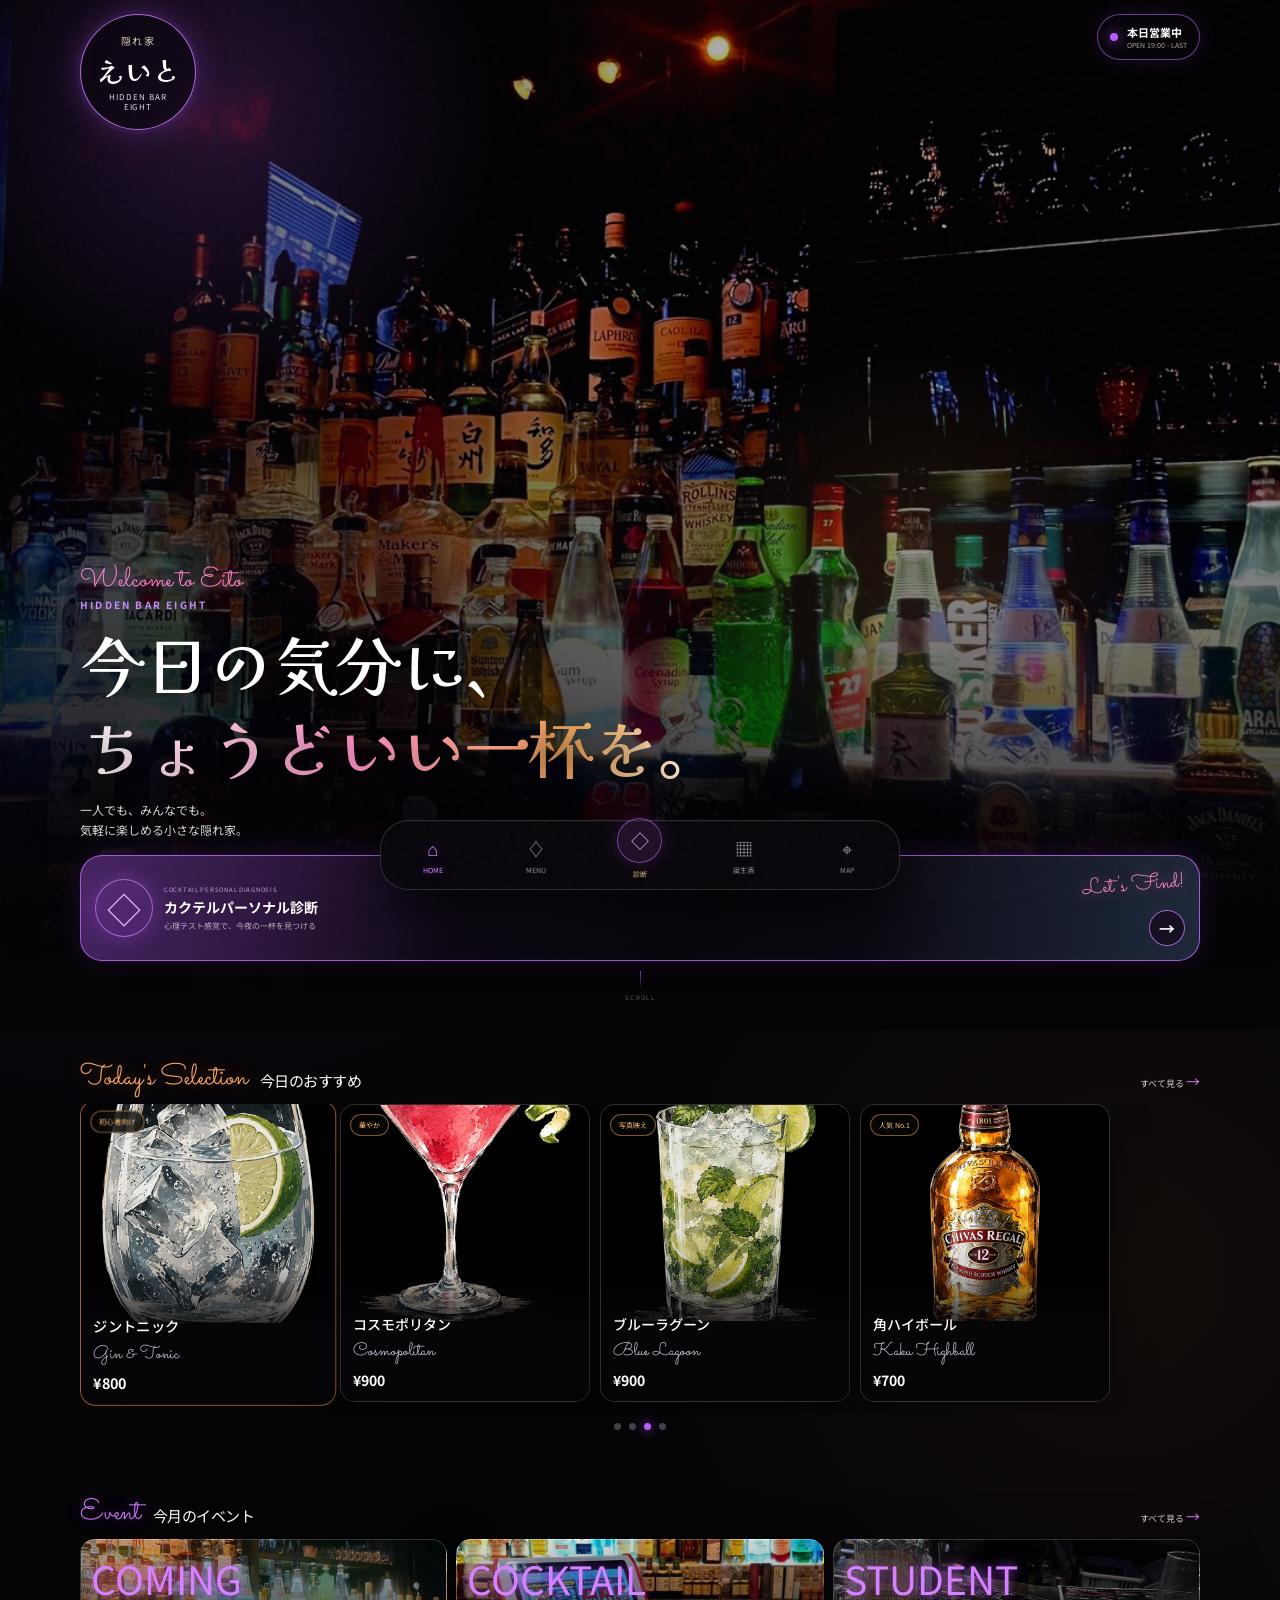
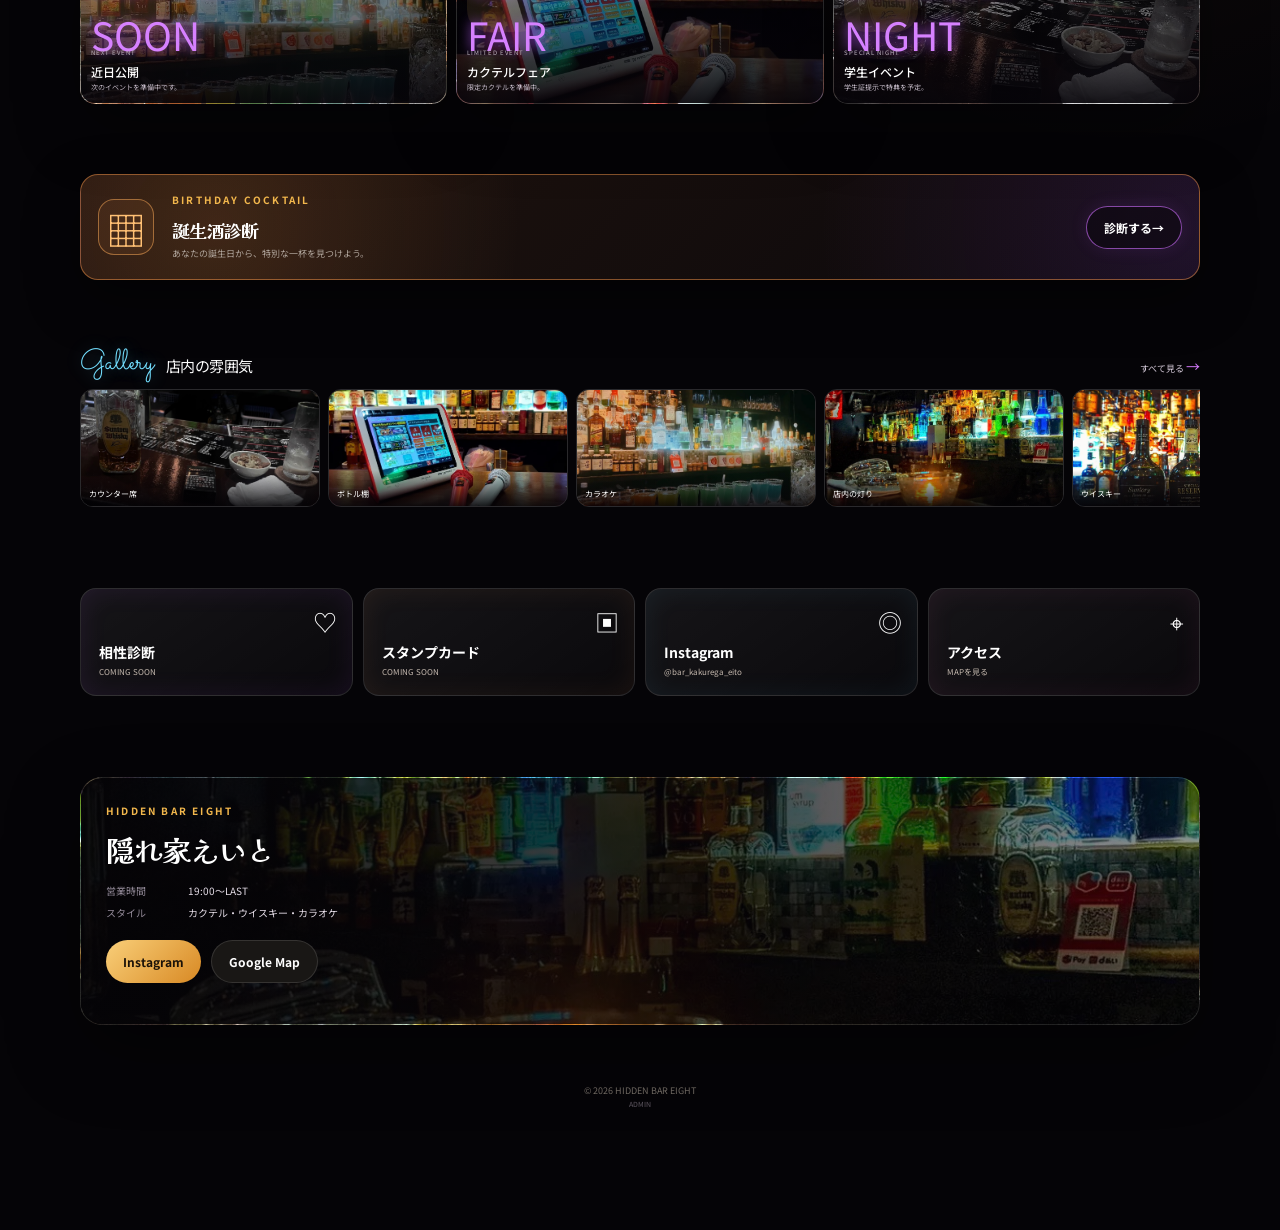
==== index.html @ b8d8cebc "Ver.7 TOP Final" ====
<!doctype html>
<html lang="ja">
<head>
  <meta charset="utf-8">
  <meta name="viewport" content="width=device-width,initial-scale=1,viewport-fit=cover">
  <meta name="theme-color" content="#07050b">
  <meta name="description" content="隠れ家えいと。今日の気分に、ちょうどいい一杯を。">
  <title>隠れ家えいと | HIDDEN BAR EIGHT</title>
  <link rel="preconnect" href="https://fonts.googleapis.com">
  <link rel="preconnect" href="https://fonts.gstatic.com" crossorigin>
  <link href="https://fonts.googleapis.com/css2?family=Kaisei+Decol:wght@500;700&family=Noto+Sans+JP:wght@300;400;500;600;700&family=Sacramento&display=swap" rel="stylesheet">
  <link rel="stylesheet" href="assets/css/style.css">
  <link rel="stylesheet" href="assets/css/top-final.css">
  <script src="https://cdn.jsdelivr.net/npm/@supabase/supabase-js@2"></script>
  <script src="assets/data/menu-data.js" defer></script>
  <script src="assets/js/supabase-config.js" defer></script>
  <script src="assets/js/data-service.js" defer></script>
  <script src="assets/js/app.js" defer></script>
  <script src="assets/js/top-final.js" defer></script>
</head>
<body data-page="home" class="top-final">
  <div class="noise" aria-hidden="true"></div>

  <header class="hero final-hero" id="home">
    <div class="hero__media">
      <img src="assets/images/hero.jpg" alt="隠れ家えいとの店内">
      <div class="hero__shade"></div>
      <div class="hero__glow"></div>
    </div>

    <div class="topbar shell">
      <a class="brand final-brand" href="#home" aria-label="トップへ戻る">
        <span class="final-brand__seal">
          <small>隠れ家</small>
          <strong>えいと</strong>
          <em>HIDDEN BAR<br>EIGHT</em>
        </span>
      </a>
      <div class="open-pill"><i></i><span><strong>本日営業中</strong><small>OPEN 19:00 - LAST</small></span></div>
    </div>

    <div class="hero__content shell">
      <p class="hero-script intro-item">Welcome to Eito</p>
      <p class="eyebrow intro-item">HIDDEN BAR EIGHT</p>
      <h1 class="intro-item">今日の気分に、<br><span>ちょうどいい一杯を。</span></h1>
      <p class="hero__lead intro-item">一人でも、みんなでも。<br>気軽に楽しめる小さな隠れ家。</p>

      <a class="diagnosis-cta intro-item" href="#diagnosis-main">
        <span class="diagnosis-cta__orb" aria-hidden="true">◇</span>
        <span class="diagnosis-cta__copy"><small>COCKTAIL PERSONAL DIAGNOSIS</small><strong>カクテルパーソナル診断</strong><em>心理テスト感覚で、今夜の一杯を見つける</em></span>
        <span class="diagnosis-cta__action"><i>Let's Find!</i><b>→</b></span>
      </a>
      <span class="scroll-cue" aria-hidden="true"><i></i>SCROLL</span>
    </div>
  </header>

  <main>
    <section class="section final-section" id="selection">
      <div class="section-head shell reveal">
        <div class="section-title-row"><p class="script-title script-title--orange">Today's Selection</p><h2>今日のおすすめ</h2></div>
        <a href="menu.html">すべて見る <span>→</span></a>
      </div>
      <div id="recommended-list" class="recommend-rail shell reveal"></div>
      <div class="rail-dots shell" id="recommend-dots" aria-hidden="true"></div>
    </section>

    <section class="section final-section" id="events">
      <div class="section-head shell reveal">
        <div class="section-title-row"><p class="script-title script-title--purple">Event</p><h2>今月のイベント</h2></div>
        <a href="#events">すべて見る <span>→</span></a>
      </div>
      <div class="event-grid shell">
        <article class="event-card event-card--coming reveal"><div class="event-card__overlay"></div><span class="event-card__tag">COMING SOON</span><div class="event-card__body"><small>NEXT EVENT</small><h3>近日公開</h3><p>次のイベントを準備中です。</p></div></article>
        <article class="event-card event-card--fair reveal"><div class="event-card__overlay"></div><span class="event-card__tag">COCKTAIL FAIR</span><div class="event-card__body"><small>LIMITED EVENT</small><h3>カクテルフェア</h3><p>限定カクテルを準備中。</p></div></article>
        <article class="event-card event-card--student reveal"><div class="event-card__overlay"></div><span class="event-card__tag">STUDENT NIGHT</span><div class="event-card__body"><small>SPECIAL NIGHT</small><h3>学生イベント</h3><p>学生証提示で特典を予定。</p></div></article>
      </div>
    </section>

    <section class="section shell final-section" id="diagnosis-main">
      <article class="feature-card birthday-card reveal">
        <span class="feature-card__icon" aria-hidden="true">▦</span>
        <div><p class="eyebrow">BIRTHDAY COCKTAIL</p><h2>誕生酒診断</h2><p>あなたの誕生日から、特別な一杯を見つけよう。</p></div>
        <a class="gold-button" href="#">診断する <span>→</span></a>
      </article>
    </section>

    <section class="section final-section" id="gallery">
      <div class="section-head shell reveal">
        <div class="section-title-row"><p class="script-title script-title--cyan">Gallery</p><h2>店内の雰囲気</h2></div>
        <a href="#gallery">すべて見る <span>→</span></a>
      </div>
      <div class="gallery shell reveal" id="gallery-rail">
        <button data-lightbox="assets/images/gallery/gallery-01.jpg" data-caption="カウンター席"><img src="assets/images/gallery/gallery-01.jpg" alt="隠れ家えいとのカウンター席" loading="lazy"><span>カウンター席</span></button>
        <button data-lightbox="assets/images/gallery/gallery-02.jpg" data-caption="ボトル棚"><img src="assets/images/gallery/gallery-02.jpg" alt="店内のボトル棚" loading="lazy"><span>ボトル棚</span></button>
        <button data-lightbox="assets/images/gallery/gallery-03.jpg" data-caption="カラオケ設備"><img src="assets/images/gallery/gallery-03.jpg" alt="カラオケ設備" loading="lazy"><span>カラオケ</span></button>
        <button data-lightbox="assets/images/gallery/gallery-04.jpg" data-caption="店内の灯り"><img src="assets/images/gallery/gallery-04.jpg" alt="店内の灯り" loading="lazy"><span>店内の灯り</span></button>
        <button data-lightbox="assets/images/gallery/gallery-05.jpg" data-caption="ウイスキー"><img src="assets/images/gallery/gallery-05.jpg" alt="店内のウイスキー" loading="lazy"><span>ウイスキー</span></button>
        <button data-lightbox="assets/images/gallery/gallery-06.jpg" data-caption="店内全景"><img src="assets/images/gallery/gallery-06.jpg" alt="店内全景" loading="lazy"><span>店内全景</span></button>
      </div>
    </section>

    <section class="section shell utility-grid final-utilities">
      <a class="utility" href="#"><span>♡</span><strong>相性診断</strong><small>COMING SOON</small></a>
      <a class="utility" href="#"><span>▣</span><strong>スタンプカード</strong><small>COMING SOON</small></a>
      <a class="utility" href="https://www.instagram.com/bar_kakurega_eito" target="_blank" rel="noopener"><span>◎</span><strong>Instagram</strong><small>@bar_kakurega_eito</small></a>
      <a class="utility" href="#access"><span>⌖</span><strong>アクセス</strong><small>MAPを見る</small></a>
    </section>

    <section class="section shell final-section" id="access">
      <article class="store-card final-store reveal">
        <div class="final-store__shade"></div>
        <div class="final-store__content"><p class="eyebrow">HIDDEN BAR EIGHT</p><h2 data-setting="storeName">隠れ家えいと</h2><dl><div><dt>営業時間</dt><dd data-setting="hours">19:00〜LAST</dd></div><div><dt>スタイル</dt><dd>カクテル・ウイスキー・カラオケ</dd></div></dl><div class="store-card__buttons"><a class="gold-button" href="https://www.instagram.com/bar_kakurega_eito" target="_blank" rel="noopener">Instagram</a><a class="dark-button" href="#">Google Map</a></div></div>
      </article>
    </section>
  </main>

  <footer class="footer">© 2026 HIDDEN BAR EIGHT<br><a href="admin-login.html">ADMIN</a></footer>

  <nav class="bottom-nav" aria-label="メインメニュー">
    <a class="active" href="index.html"><span>⌂</span><small>HOME</small></a>
    <a href="menu.html"><span>♢</span><small>MENU</small></a>
    <a class="bottom-nav__primary" href="#diagnosis-main"><span>◇</span><small>診断</small></a>
    <a href="#diagnosis-main"><span>▦</span><small>誕生酒</small></a>
    <a href="#access"><span>⌖</span><small>MAP</small></a>
  </nav>

  <div class="lightbox" aria-hidden="true"><button class="lightbox__close" aria-label="閉じる">×</button><button class="lightbox__prev" aria-label="前の写真">‹</button><figure><img src="" alt="拡大表示"><figcaption></figcaption></figure><button class="lightbox__next" aria-label="次の写真">›</button></div>
</body>
</html>
---- assets/css/style.css ----
:root{
  --bg:#060504;--panel:#0d0b0a;--panel2:#15110e;--text:#fffaf1;--muted:#b7aca2;
  --gold:#f3b84d;--gold2:#ffe2a0;--line:rgba(255,255,255,.12);--radius:28px;
}
*{box-sizing:border-box}
html{scroll-behavior:smooth}
body{margin:0;background:
radial-gradient(circle at 90% 10%,rgba(132,65,172,.12),transparent 28%),
radial-gradient(circle at 8% 58%,rgba(226,125,35,.10),transparent 32%),
var(--bg);color:var(--text);font-family:-apple-system,BlinkMacSystemFont,"Segoe UI","Noto Sans JP",sans-serif;overflow-x:hidden;padding-bottom:96px}
a{color:inherit}img{display:block;width:100%}button,input{font:inherit}.shell{width:min(calc(100% - 32px),1120px);margin-inline:auto}
.noise{position:fixed;inset:0;z-index:999;pointer-events:none;opacity:.022;background-image:url("data:image/svg+xml,%3Csvg viewBox='0 0 180 180' xmlns='http://www.w3.org/2000/svg'%3E%3Cfilter id='n'%3E%3CfeTurbulence type='fractalNoise' baseFrequency='.9' numOctaves='2' stitchTiles='stitch'/%3E%3C/filter%3E%3Crect width='100%25' height='100%25' filter='url(%23n)'/%3E%3C/svg%3E")}

.hero{position:relative;min-height:100svh;overflow:hidden}.hero__media{position:absolute;inset:0}.hero__media img{height:100%;object-fit:cover;transform:scale(1.025);filter:saturate(.92) contrast(1.05)}.hero__shade{position:absolute;inset:0;background:linear-gradient(180deg,rgba(0,0,0,.25),rgba(0,0,0,.46) 44%,rgba(6,5,4,.99) 95%),linear-gradient(90deg,rgba(0,0,0,.58),transparent 68%)}.hero__glow{position:absolute;inset:0;background:radial-gradient(circle at 72% 23%,rgba(255,164,54,.18),transparent 22%);mix-blend-mode:screen}
.topbar{position:relative;z-index:3;display:flex;justify-content:space-between;align-items:center;padding-top:max(18px,env(safe-area-inset-top))}.brand{display:flex;align-items:center;gap:10px;text-decoration:none}.brand__seal{width:45px;height:45px;border-radius:50%;display:grid;place-items:center;border:1px solid rgba(255,219,143,.58);color:var(--gold);font:700 22px Georgia,serif;box-shadow:0 0 25px rgba(243,184,77,.15)}.brand>span:last-child{display:grid}.brand strong{font-size:13px}.brand small{font-size:8px;color:#d4c6b7;letter-spacing:.14em}
.open-pill{display:flex;align-items:center;gap:9px;padding:9px 12px;border-radius:999px;border:1px solid var(--line);background:rgba(11,10,9,.58);backdrop-filter:blur(20px)}.open-pill i{width:8px;height:8px;border-radius:50%;background:#65dd91;box-shadow:0 0 14px #65dd91}.open-pill span{display:grid}.open-pill strong{font-size:11px}.open-pill small{font-size:7px;color:#aaa199}
.hero__content{position:relative;z-index:2;min-height:100svh;display:flex;flex-direction:column;justify-content:flex-end;padding-bottom:46px}.eyebrow{margin:0 0 10px;color:var(--gold);font-size:10px;font-weight:700;letter-spacing:.22em}.hero h1{margin:0;font-size:clamp(40px,10.6vw,69px);line-height:1.13;letter-spacing:-.045em;text-shadow:0 16px 35px rgba(0,0,0,.55)}.hero h1 span{background:linear-gradient(90deg,#ffad58,#ffe6a3 48%,#e7b34d);-webkit-background-clip:text;color:transparent}.hero__lead{margin:22px 0 24px;color:#e3d8cf;font-size:14px;line-height:1.85}
.diagnosis-cta{display:grid;grid-template-columns:auto 1fr auto;align-items:center;gap:14px;padding:18px;border-radius:30px;text-decoration:none;border:1px solid rgba(255,210,122,.68);background:linear-gradient(135deg,rgba(87,49,21,.52),rgba(16,14,13,.78) 56%,rgba(74,32,91,.35));backdrop-filter:blur(28px);box-shadow:0 25px 72px rgba(0,0,0,.45),0 0 36px rgba(243,184,77,.12);overflow:hidden;position:relative}.diagnosis-cta:before{content:"";position:absolute;inset:-2px;background:linear-gradient(90deg,transparent,rgba(255,235,181,.3),transparent);transform:translateX(-110%);animation:sweep 4.7s infinite}.diagnosis-cta:active{transform:scale(.985)}.diagnosis-cta__orb{width:60px;height:60px;border-radius:20px;display:grid;place-items:center;font-size:32px;background:radial-gradient(circle at 35% 25%,#ffe2a6,#d4892f 60%,#5c3218);box-shadow:0 0 30px rgba(255,174,72,.34)}.diagnosis-cta__copy{display:grid;gap:3px;min-width:0}.diagnosis-cta__copy small{font-size:9px;color:#dcc39a}.diagnosis-cta__copy strong{font-size:15px}.diagnosis-cta__copy em{font-style:normal;font-size:9px;color:#aaa199}.diagnosis-cta__action{display:grid;justify-items:end;gap:8px}.diagnosis-cta__action i{font-family:cursive;color:#ffd99a;font-size:14px;transform:rotate(-4deg)}.diagnosis-cta__action b{width:36px;height:36px;border-radius:50%;display:grid;place-items:center;background:linear-gradient(135deg,#ffd980,#df8d24);color:#1d1409}

.section{padding:46px 0}.section-head{display:flex;justify-content:space-between;align-items:end;gap:16px;margin-bottom:18px}.section-head h2,.feature-card h2,.store-card h2{margin:0;font-size:29px;letter-spacing:-.035em}.section-head>a{font-size:11px;color:#d6c7b8;text-decoration:none}
.recommend-rail{display:grid;grid-auto-flow:column;grid-auto-columns:76%;gap:15px;overflow-x:auto;scroll-snap-type:x mandatory;scrollbar-width:none;padding-bottom:12px}.recommend-rail::-webkit-scrollbar{display:none}
.drink-card{position:relative;scroll-snap-align:start;min-height:455px;border-radius:30px;overflow:hidden;background:linear-gradient(180deg,#0e0c0b,#080706);border:1px solid var(--line);box-shadow:0 29px 78px rgba(0,0,0,.46);cursor:pointer}.drink-card img{height:335px;object-fit:cover}.drink-card:after{content:"";position:absolute;inset:0;background:linear-gradient(180deg,transparent 48%,rgba(0,0,0,.08) 60%,rgba(6,5,4,.98) 82%);pointer-events:none}.drink-card__badge{position:absolute;z-index:3;top:15px;left:15px;padding:7px 10px;border-radius:999px;background:rgba(8,7,6,.72);border:1px solid rgba(255,212,128,.4);font-size:9px;color:#f0cb84;backdrop-filter:blur(12px)}.drink-card__body{position:absolute;z-index:2;left:19px;right:19px;bottom:18px}.drink-card h3{margin:0 0 4px;font-size:20px}.drink-card p{margin:0;color:#aca29a;font-size:11px}.drink-card strong{display:block;margin-top:12px;color:var(--gold);font-size:18px}.mini-meter{display:grid;grid-template-columns:auto 1fr;gap:10px;align-items:center;margin-top:12px}.mini-meter span{font-size:9px;color:#8f8780}.mini-meter i{height:4px;background:#29231f;border-radius:999px;overflow:hidden;position:relative}.mini-meter i:after{content:"";position:absolute;inset:0 auto 0 0;width:var(--value);background:linear-gradient(90deg,#cf872d,#ffd77a);border-radius:999px}
.event-grid{display:grid;gap:14px}.event-card{display:grid;grid-template-columns:74px 1fr;gap:16px;padding:19px;border-radius:26px;background:linear-gradient(135deg,rgba(50,29,18,.86),rgba(17,15,14,.89));border:1px solid rgba(243,184,77,.22);box-shadow:0 24px 64px rgba(0,0,0,.36)}.event-card>span{width:74px;height:82px;border-radius:22px;display:grid;place-items:center;font-size:39px;background:rgba(255,201,111,.1)}.event-card small{font-size:8px;letter-spacing:.16em;color:var(--gold)}.event-card h3{margin:6px 0;font-size:18px}.event-card p{margin:0 0 12px;color:#aaa097;font-size:11px}.event-card b{font-size:10px;color:#efd09a}
.feature-card{display:grid;gap:18px;padding:25px;border-radius:30px;border:1px solid rgba(243,184,77,.38);background:linear-gradient(130deg,rgba(85,51,25,.5),rgba(20,17,15,.86) 55%,rgba(79,41,101,.28));box-shadow:0 26px 72px rgba(0,0,0,.4)}.feature-card__icon{width:74px;height:74px;border-radius:23px;display:grid;place-items:center;font-size:40px;background:linear-gradient(145deg,#f0be62,#85551d)}.feature-card p:not(.eyebrow){color:#afa49b;font-size:12px;line-height:1.75}
.gold-button,.dark-button{display:inline-flex;width:max-content;align-items:center;justify-content:center;padding:12px 17px;border-radius:999px;text-decoration:none;font-size:12px;font-weight:700}.gold-button{background:linear-gradient(135deg,#f9cf79,#d88924);color:#1b1208}.dark-button{background:#191715;color:#fff;border:1px solid var(--line)}
.gallery{display:grid;grid-template-columns:repeat(2,1fr);grid-auto-rows:150px;gap:9px}.gallery button{padding:0;border:0;border-radius:20px;overflow:hidden;background:none;cursor:pointer}.gallery img{height:100%;object-fit:cover;transition:.45s ease}.gallery button:hover img{transform:scale(1.04)}.gallery__main{grid-column:1/-1;grid-row:span 2}
.utility-grid{display:grid;grid-template-columns:repeat(2,1fr);gap:12px}.utility{position:relative;min-height:128px;padding:18px;border-radius:24px;text-decoration:none;display:grid;align-content:end;gap:4px;border:1px solid rgba(255,255,255,.09)}.utility>span{position:absolute;top:15px;right:15px;font-size:24px}.utility strong{font-size:14px}.utility small{font-size:8px;color:#c4b8ae}.utility--purple{background:linear-gradient(145deg,#40295c,#17131b)}.utility--gold{background:linear-gradient(145deg,#654718,#191610)}.utility--green{background:linear-gradient(145deg,#174933,#111914)}.utility--orange{background:linear-gradient(145deg,#6a3519,#1a1410)}
.store-card{padding:25px;border-radius:30px;border:1px solid var(--line);background:linear-gradient(145deg,rgba(255,255,255,.07),rgba(255,255,255,.02));box-shadow:0 26px 72px rgba(0,0,0,.4)}.store-card p:not(.eyebrow){color:#aaa097;font-size:12px}.store-card__buttons{display:flex;gap:10px;flex-wrap:wrap;margin-top:20px}.footer{text-align:center;padding:24px;color:#746d66;font-size:9px}

.menu-hero{position:relative;height:44svh;min-height:360px;overflow:hidden}.menu-hero__media{position:absolute;inset:0}.menu-hero__media img{height:100%;object-fit:cover}.menu-hero__media div{position:absolute;inset:0;background:linear-gradient(180deg,rgba(0,0,0,.25),rgba(6,5,4,.99))}.menu-hero__content{position:relative;z-index:2;padding-top:150px}.menu-hero h1{font:500 clamp(56px,16vw,92px) Georgia,serif;letter-spacing:.12em;margin:0;color:var(--gold)}.menu-hero p{color:#c9bcb0}
.menu-tools{padding-top:28px}.search-box{display:flex;align-items:center;gap:10px;padding:14px;border:1px solid var(--line);border-radius:18px;background:rgba(255,255,255,.05);backdrop-filter:blur(18px)}.search-box input{width:100%;border:0;outline:0;background:transparent;color:#fff}.filter-row{display:flex;gap:9px;overflow-x:auto;padding:14px 0;scrollbar-width:none}.filter-row::-webkit-scrollbar{display:none}.filter-row button{white-space:nowrap;border:1px solid var(--line);border-radius:999px;padding:10px 14px;background:#12100e;color:#bcb2a8}.filter-row button.active{background:linear-gradient(135deg,#f5c76e,#d58a29);color:#1b1208;border-color:transparent}
.menu-grid{display:grid;grid-template-columns:repeat(2,minmax(0,1fr));gap:12px}.menu-item{position:relative;min-height:345px;border-radius:24px;overflow:hidden;border:1px solid var(--line);background:#0d0b0a;cursor:pointer;box-shadow:0 18px 50px rgba(0,0,0,.34)}.menu-item img{height:245px;object-fit:cover}.menu-item:after{content:"";position:absolute;inset:0;background:linear-gradient(180deg,transparent 46%,rgba(0,0,0,.12) 60%,rgba(6,5,4,.98) 83%);pointer-events:none}.menu-item__badge{position:absolute;z-index:3;top:12px;left:12px;padding:6px 9px;border-radius:999px;background:rgba(8,7,6,.72);border:1px solid rgba(255,212,128,.35);font-size:8px;color:#f0cb84}.menu-item__body{position:absolute;z-index:2;left:14px;right:14px;bottom:14px}.menu-item h3{margin:0 0 4px;font-size:15px}.menu-item p{margin:0;color:#aaa199;font-size:9px}.menu-item strong{display:block;margin-top:10px;color:var(--gold);font-size:15px}.sold-out{filter:grayscale(1);opacity:.48}.empty-message{text-align:center;color:#938a82;padding:60px 0}

.bottom-nav{position:fixed;z-index:100;left:12px;right:12px;bottom:max(10px,env(safe-area-inset-bottom));min-height:72px;display:grid;grid-template-columns:repeat(5,1fr);border-radius:28px;background:rgba(13,12,11,.91);border:1px solid var(--line);backdrop-filter:blur(26px);box-shadow:0 18px 50px rgba(0,0,0,.52)}.bottom-nav a{display:grid;place-items:center;align-content:center;gap:4px;text-decoration:none;color:#8e8780;font-size:18px}.bottom-nav small{font-size:7px}.bottom-nav a.active{color:var(--gold)}.bottom-nav__primary span{width:45px;height:45px;border-radius:50%;display:grid;place-items:center;background:linear-gradient(135deg,#f3b54e,#7a421b);box-shadow:0 0 26px rgba(243,184,77,.3);transform:translateY(-8px)}.bottom-nav__primary small{transform:translateY(-6px);color:#d9b574}
.lightbox{position:fixed;inset:0;z-index:500;background:rgba(0,0,0,.9);display:grid;place-items:center;padding:24px;opacity:0;pointer-events:none;transition:.25s}.lightbox.open{opacity:1;pointer-events:auto}.lightbox img{max-width:min(92vw,820px);max-height:82vh;object-fit:contain;border-radius:20px}.lightbox button{position:absolute;right:20px;top:max(20px,env(safe-area-inset-top));width:44px;height:44px;border-radius:50%;background:#191715;color:#fff;border:1px solid var(--line);font-size:26px}
.drink-dialog{width:min(calc(100% - 24px),620px);max-height:90vh;border:1px solid var(--line);border-radius:30px;background:#0b0908;color:#fff;padding:0;overflow:auto;box-shadow:0 35px 100px rgba(0,0,0,.7)}.drink-dialog::backdrop{background:rgba(0,0,0,.82);backdrop-filter:blur(9px)}.drink-dialog__close{position:sticky;z-index:4;top:12px;float:right;margin:12px 12px -56px 0;width:42px;height:42px;border-radius:50%;border:1px solid var(--line);background:rgba(15,13,11,.8);color:#fff;font-size:24px}.detail-image{height:430px;object-fit:cover}.detail-content{padding:22px}.detail-content h2{font-size:30px;margin:0}.detail-content .english{color:var(--gold);font:italic 18px Georgia,serif;margin:4px 0 14px}.detail-content .description{color:#c3b8ae;line-height:1.8;font-size:13px}.detail-price{font-size:24px;color:var(--gold);margin:18px 0}.taste-grid{display:grid;gap:10px}.taste-row{display:grid;grid-template-columns:90px 1fr;gap:12px;align-items:center;font-size:11px}.stars{letter-spacing:.12em;color:#4d4640}.stars b{color:var(--gold)}
.reveal{opacity:0;transform:translateY(18px);transition:opacity .72s ease,transform .72s ease}.reveal.visible{opacity:1;transform:none}
@keyframes sweep{0%,55%{transform:translateX(-110%)}75%,100%{transform:translateX(110%)}}
@media(min-width:760px){
 body{padding-bottom:20px}.bottom-nav{max-width:520px;margin:auto}.recommend-rail{grid-auto-columns:31%}.event-grid{grid-template-columns:repeat(3,1fr)}.feature-card{grid-template-columns:auto 1fr auto;align-items:center}.gallery{grid-template-columns:repeat(4,1fr)}.gallery__main{grid-column:span 2;grid-row:span 2}.utility-grid{grid-template-columns:repeat(4,1fr)}.menu-grid{grid-template-columns:repeat(4,1fr)}
}
@media(prefers-reduced-motion:reduce){*{animation:none!important;transition:none!important;scroll-behavior:auto!important}.reveal{opacity:1;transform:none}}

.data-source-badge{
  position:fixed;z-index:140;top:max(76px,calc(env(safe-area-inset-top) + 58px));right:12px;
  display:flex;align-items:center;gap:7px;padding:7px 10px;border-radius:999px;
  border:1px solid rgba(255,255,255,.1);background:rgba(12,10,9,.72);
  color:#a49b93;font-size:8px;backdrop-filter:blur(16px);box-shadow:0 10px 30px rgba(0,0,0,.25)
}
.data-source-badge i{width:7px;height:7px;border-radius:50%;background:#d69b3b;box-shadow:0 0 10px rgba(214,155,59,.55)}
.data-source-badge.is-online{color:#bde9cc}
.data-source-badge.is-online i{background:#62dd90;box-shadow:0 0 12px #62dd90}
---- assets/css/top-final.css ----
:root{--final-bg:#050407;--purple:#b85cff;--pink:#ff62b4;--orange:#ff9c4b;--cyan:#63d9ff;--white:#fff;--muted:#b8afb9}
body.top-final{background:radial-gradient(circle at 12% 18%,rgba(184,92,255,.09),transparent 24%),radial-gradient(circle at 88% 45%,rgba(255,156,75,.06),transparent 25%),var(--final-bg);font-family:"Noto Sans JP",sans-serif;color:#fff;padding-bottom:96px}
.top-final h1,.top-final h2,.top-final h3{font-family:"Kaisei Decol","Noto Serif JP",serif}.top-final .shell{width:min(calc(100% - 24px),1120px)}.top-final .data-source-badge{display:none!important}
.final-hero{min-height:100svh}.final-hero .hero__media img{object-position:center 42%;filter:saturate(1.08) contrast(1.04) brightness(.88)}.final-hero .hero__shade{background:linear-gradient(180deg,rgba(4,2,7,.16),rgba(4,2,7,.18) 34%,rgba(4,2,7,.63) 72%,#050407 99%),linear-gradient(90deg,rgba(4,2,7,.56),transparent 68%)}.final-hero .hero__glow{background:radial-gradient(circle at 17% 11%,rgba(184,92,255,.18),transparent 20%),radial-gradient(circle at 72% 56%,rgba(255,156,75,.12),transparent 22%)}
.top-final .topbar{align-items:flex-start;padding-top:max(14px,env(safe-area-inset-top))}.final-brand{text-decoration:none}.final-brand__seal{width:116px;height:116px;border-radius:50%;display:grid;place-items:center;align-content:center;gap:2px;text-align:center;background:rgba(8,5,12,.56);border:1px solid rgba(200,121,255,.85);box-shadow:0 0 0 4px rgba(184,92,255,.05),0 0 34px rgba(184,92,255,.28),inset 0 0 30px rgba(255,255,255,.025);backdrop-filter:blur(12px)}.final-brand__seal small{font-size:10px;letter-spacing:.16em}.final-brand__seal strong{font:700 28px "Kaisei Decol",serif}.final-brand__seal em{font-style:normal;font-size:8px;line-height:1.2;letter-spacing:.12em;color:#e1d7e5}.top-final .open-pill{border-color:rgba(188,111,255,.55);background:rgba(8,5,12,.68);box-shadow:0 0 24px rgba(184,92,255,.14)}.top-final .open-pill i{background:var(--purple);box-shadow:0 0 14px var(--purple)}
.top-final .hero__content{min-height:100svh;justify-content:flex-end;padding-bottom:28px}.hero-script,.script-title{font-family:"Sacramento",cursive}.hero-script{margin:0 0 -3px;color:#ff83cd;font-size:27px;transform:rotate(-4deg);text-shadow:0 0 18px rgba(255,98,180,.55)}.top-final .hero__content>.eyebrow{color:#c98aff;margin-bottom:9px}.top-final .hero h1{font-size:clamp(35px,9vw,66px);line-height:1.26;font-weight:500;letter-spacing:-.03em;text-shadow:0 10px 34px rgba(0,0,0,.82)}.top-final .hero h1 span{background:linear-gradient(90deg,#fff 0%,#ff93c9 42%,#ffb15c 78%,#fff 100%);-webkit-background-clip:text;color:transparent}.top-final .hero__lead{font-size:12px;line-height:1.65;margin:13px 0 15px;color:rgba(255,255,255,.86)}
.intro-item{opacity:0;transform:translateY(16px);animation:introUp .72s ease forwards}.intro-item:nth-of-type(1){animation-delay:.1s}.intro-item:nth-of-type(2){animation-delay:.22s}.intro-item:nth-of-type(3){animation-delay:.34s}.intro-item:nth-of-type(4){animation-delay:.48s}.diagnosis-cta.intro-item{animation-delay:.62s}.top-final .diagnosis-cta{grid-template-columns:auto 1fr auto;gap:11px;padding:14px;border-radius:22px;border:1px solid rgba(195,107,255,.8);background:radial-gradient(circle at 0 50%,rgba(184,92,255,.3),transparent 33%),radial-gradient(circle at 100% 50%,rgba(99,217,255,.15),transparent 31%),linear-gradient(135deg,rgba(28,14,40,.91),rgba(9,7,13,.91) 56%,rgba(21,13,31,.9));box-shadow:0 22px 66px rgba(0,0,0,.5),0 0 28px rgba(184,92,255,.18),inset 0 0 40px rgba(255,255,255,.02)}.top-final .diagnosis-cta__orb{width:58px;height:58px;border-radius:50%;font-size:34px;color:#e1b4ff;background:rgba(183,83,255,.12);border:1px solid rgba(207,135,255,.68);box-shadow:0 0 22px rgba(184,92,255,.3);animation:orbPulse 2.8s ease-in-out infinite}.top-final .diagnosis-cta__copy small{font-size:6px;color:#c9a1df;letter-spacing:.12em}.top-final .diagnosis-cta__copy strong{font-size:14px}.top-final .diagnosis-cta__copy em{font-size:8px;color:#b8aebc}.top-final .diagnosis-cta__action i{font:22px "Sacramento",cursive;color:#ff8ad1;text-shadow:0 0 15px rgba(255,98,180,.55)}.top-final .diagnosis-cta__action b{background:rgba(20,11,28,.8);border:1px solid rgba(205,124,255,.76);color:#fff;animation:arrowMove 1.8s ease-in-out infinite}.scroll-cue{display:grid;justify-items:center;gap:4px;margin-top:10px;font-size:6px;letter-spacing:.22em;color:#756e7b}.scroll-cue i{width:1px;height:18px;background:linear-gradient(var(--purple),transparent)}
.final-section{padding:35px 0}.top-final .section-head{margin-bottom:13px}.section-title-row{display:flex;align-items:flex-end;gap:12px}.script-title{margin:0;font-size:29px;line-height:.9}.script-title--orange{color:#ffad68;text-shadow:0 0 16px rgba(255,156,75,.38)}.script-title--purple{color:#d078ff;text-shadow:0 0 16px rgba(184,92,255,.45)}.script-title--cyan{color:#73dfff;text-shadow:0 0 16px rgba(99,217,255,.35)}.top-final .section-head h2{font-size:15px;font-family:"Noto Sans JP",sans-serif;font-weight:400}.top-final .section-head>a{font-size:9px;color:#d5cad9}.top-final .section-head>a span{color:#d67cff;font-size:14px}
.top-final .recommend-rail{grid-auto-columns:48%;gap:10px;padding-right:18px}.top-final .drink-card{min-height:298px;border-radius:15px;border-color:rgba(255,255,255,.16);background:linear-gradient(180deg,rgba(16,13,19,.82),rgba(6,5,8,.98));box-shadow:0 16px 42px rgba(0,0,0,.45)}.top-final .drink-card:first-child{transform:scale(1.025);transform-origin:left center;border-color:rgba(255,158,75,.6);box-shadow:0 17px 45px rgba(0,0,0,.46),0 0 18px rgba(255,156,75,.09)}.top-final .drink-card img{height:216px;object-fit:cover}.top-final .drink-card:after{background:linear-gradient(180deg,transparent 40%,rgba(5,4,7,.12) 54%,rgba(5,4,7,.98) 78%)}.top-final .drink-card__badge{top:9px;left:9px;padding:5px 8px;font-size:7px;color:#ffc07b;border-color:rgba(255,174,92,.48)}.top-final .drink-card__body{left:12px;right:12px;bottom:11px}.top-final .drink-card h3{font:500 14px "Noto Sans JP",sans-serif}.top-final .drink-card p{font-family:"Sacramento",cursive;font-size:18px;color:#d8cadf}.top-final .drink-card strong{font-size:14px;color:#fff;margin-top:5px}.top-final .mini-meter{display:none}.rail-dots{display:flex;justify-content:center;gap:8px;margin-top:9px}.rail-dots i{width:7px;height:7px;border-radius:50%;background:#45404a}.rail-dots i.active{background:var(--purple);box-shadow:0 0 11px rgba(184,92,255,.78)}
.top-final .event-grid{grid-template-columns:repeat(3,minmax(0,1fr));gap:9px}.top-final .event-card{min-height:165px;display:block;position:relative;overflow:hidden;padding:0;border-radius:15px;background-position:center;background-size:cover;border:1px solid rgba(255,255,255,.17)}.event-card--coming{background-image:url("../images/gallery/gallery-03.jpg")}.event-card--fair{background-image:url("../images/gallery/gallery-02.jpg")}.event-card--student{background-image:url("../images/gallery/gallery-01.jpg")}.event-card__overlay{position:absolute;inset:0;background:linear-gradient(180deg,rgba(6,4,9,.15),rgba(6,4,9,.93))}.event-card__tag{position:absolute;top:10px;left:10px;right:10px;color:#d681ff;font-size:11px;text-shadow:0 0 12px rgba(184,92,255,.82)}.event-card__body{position:absolute;left:10px;right:10px;bottom:10px}.event-card__body small{font-size:6px;color:#c0b7c2}.event-card__body h3{font:500 12px "Noto Sans JP",sans-serif;margin:3px 0}.event-card__body p{font-size:7px;line-height:1.4;margin:0;color:#c7bdca}
.birthday-card{grid-template-columns:auto 1fr auto;align-items:center;padding:17px;border-radius:18px;border-color:rgba(255,156,75,.48);background:radial-gradient(circle at 12% 50%,rgba(255,156,75,.15),transparent 31%),radial-gradient(circle at 100% 50%,rgba(184,92,255,.13),transparent 34%),linear-gradient(135deg,rgba(40,24,17,.84),rgba(10,8,12,.94));box-shadow:0 18px 54px rgba(0,0,0,.42)}.birthday-card .feature-card__icon{width:56px;height:56px;border-radius:16px;color:#ffc074;background:rgba(255,156,75,.08);border:1px solid rgba(255,174,91,.5)}.birthday-card h2{font-size:18px}.birthday-card p:not(.eyebrow){font-size:9px;margin:3px 0 0}.birthday-card .gold-button{background:rgba(13,9,16,.66);border:1px solid rgba(207,111,255,.62);color:#fff;box-shadow:0 0 18px rgba(184,92,255,.10)}
.top-final .gallery{display:grid;grid-auto-flow:column;grid-auto-columns:44%;grid-template-columns:none;grid-auto-rows:118px;overflow-x:auto;gap:8px;scroll-snap-type:x mandatory;scrollbar-width:none;padding-right:18px}.top-final .gallery::-webkit-scrollbar{display:none}.top-final .gallery button{position:relative;grid-column:auto;grid-row:auto;scroll-snap-align:start;border-radius:13px;border:1px solid rgba(255,255,255,.15)}.top-final .gallery img{height:100%;object-fit:cover}.top-final .gallery button span{position:absolute;left:0;right:0;bottom:0;padding:18px 8px 7px;background:linear-gradient(transparent,rgba(3,2,5,.88));font-size:8px;color:#fff;text-align:left}
.final-utilities{gap:10px}.top-final .utility{min-height:108px;border-radius:16px;background:linear-gradient(145deg,rgba(255,255,255,.07),rgba(255,255,255,.025));border-color:rgba(255,255,255,.12)}.top-final .utility:nth-child(1){box-shadow:inset 0 0 28px rgba(184,92,255,.09)}.top-final .utility:nth-child(2){box-shadow:inset 0 0 28px rgba(255,156,75,.08)}.top-final .utility:nth-child(3){box-shadow:inset 0 0 28px rgba(99,217,255,.07)}.top-final .utility:nth-child(4){box-shadow:inset 0 0 28px rgba(255,98,180,.07)}
.final-store{position:relative;overflow:hidden;min-height:248px;background:url("../images/gallery/gallery-04.jpg") center/cover;border-radius:22px}.final-store__shade{position:absolute;inset:0;background:linear-gradient(90deg,rgba(5,4,7,.95),rgba(5,4,7,.72) 58%,rgba(5,4,7,.43))}.final-store__content{position:relative;z-index:2}.final-store dl{display:grid;gap:7px;margin:13px 0 0}.final-store dl div{display:grid;grid-template-columns:72px 1fr;gap:10px;font-size:10px}.final-store dt{color:#918896}.final-store dd{margin:0;color:#e4dce6}.top-final .footer a{font-size:7px;color:#5f5862;text-decoration:none}
.top-final .bottom-nav{left:10px;right:10px;min-height:70px;border-radius:28px;background:rgba(9,7,11,.91);border-color:rgba(255,255,255,.15);box-shadow:0 18px 48px rgba(0,0,0,.66),inset 0 1px rgba(255,255,255,.035)}.top-final .bottom-nav a{color:#918b95}.top-final .bottom-nav a.active{color:#d484ff;text-shadow:0 0 14px rgba(184,92,255,.55)}.top-final .bottom-nav__primary span{background:rgba(184,92,255,.12);color:#dfaaff;border:1px solid rgba(195,108,255,.55);box-shadow:0 0 20px rgba(184,92,255,.18)}
.top-final .lightbox{display:flex}.top-final .lightbox figure{margin:0;max-width:min(90vw,760px)}.top-final .lightbox figcaption{text-align:center;color:#d8cfdb;font-size:11px;margin-top:10px}.lightbox__prev,.lightbox__next{position:absolute;top:50%;transform:translateY(-50%);width:44px;height:54px;border-radius:999px;background:rgba(14,11,17,.72);border:1px solid rgba(255,255,255,.16);color:#fff;font-size:34px}.lightbox__prev{left:12px}.lightbox__next{right:12px}.lightbox__close{z-index:2}
@keyframes introUp{to{opacity:1;transform:none}}@keyframes orbPulse{0%,100%{box-shadow:0 0 18px rgba(184,92,255,.24)}50%{box-shadow:0 0 32px rgba(184,92,255,.48)}}@keyframes arrowMove{0%,100%{transform:translateX(0)}50%{transform:translateX(4px)}}
@media(max-width:420px){.final-brand__seal{width:96px;height:96px}.final-brand__seal strong{font-size:24px}.top-final .open-pill small{display:none}.top-final .hero h1{font-size:34px}.top-final .diagnosis-cta__action i{display:none}.top-final .diagnosis-cta{grid-template-columns:auto 1fr auto}.top-final .event-card{min-height:154px}.birthday-card{grid-template-columns:auto 1fr}.birthday-card .gold-button{grid-column:1/-1;justify-self:end}.top-final .gallery{grid-auto-columns:42%}}
@media(max-width:360px){.top-final .shell{width:min(calc(100% - 18px),1120px)}.final-brand__seal{width:84px;height:84px}.final-brand__seal strong{font-size:21px}.top-final .open-pill{padding:8px 10px}.top-final .hero h1{font-size:31px}.top-final .diagnosis-cta__orb{width:50px;height:50px}.top-final .diagnosis-cta__copy strong{font-size:12px}.top-final .event-grid{gap:6px}.event-card__tag{font-size:9px}.top-final .recommend-rail{grid-auto-columns:52%}}
@media(min-width:760px){.top-final .recommend-rail{grid-auto-columns:250px}.top-final .gallery{grid-auto-columns:240px}}
@media(prefers-reduced-motion:reduce){.intro-item{opacity:1;transform:none;animation:none}.diagnosis-cta__orb,.diagnosis-cta__action b{animation:none}}
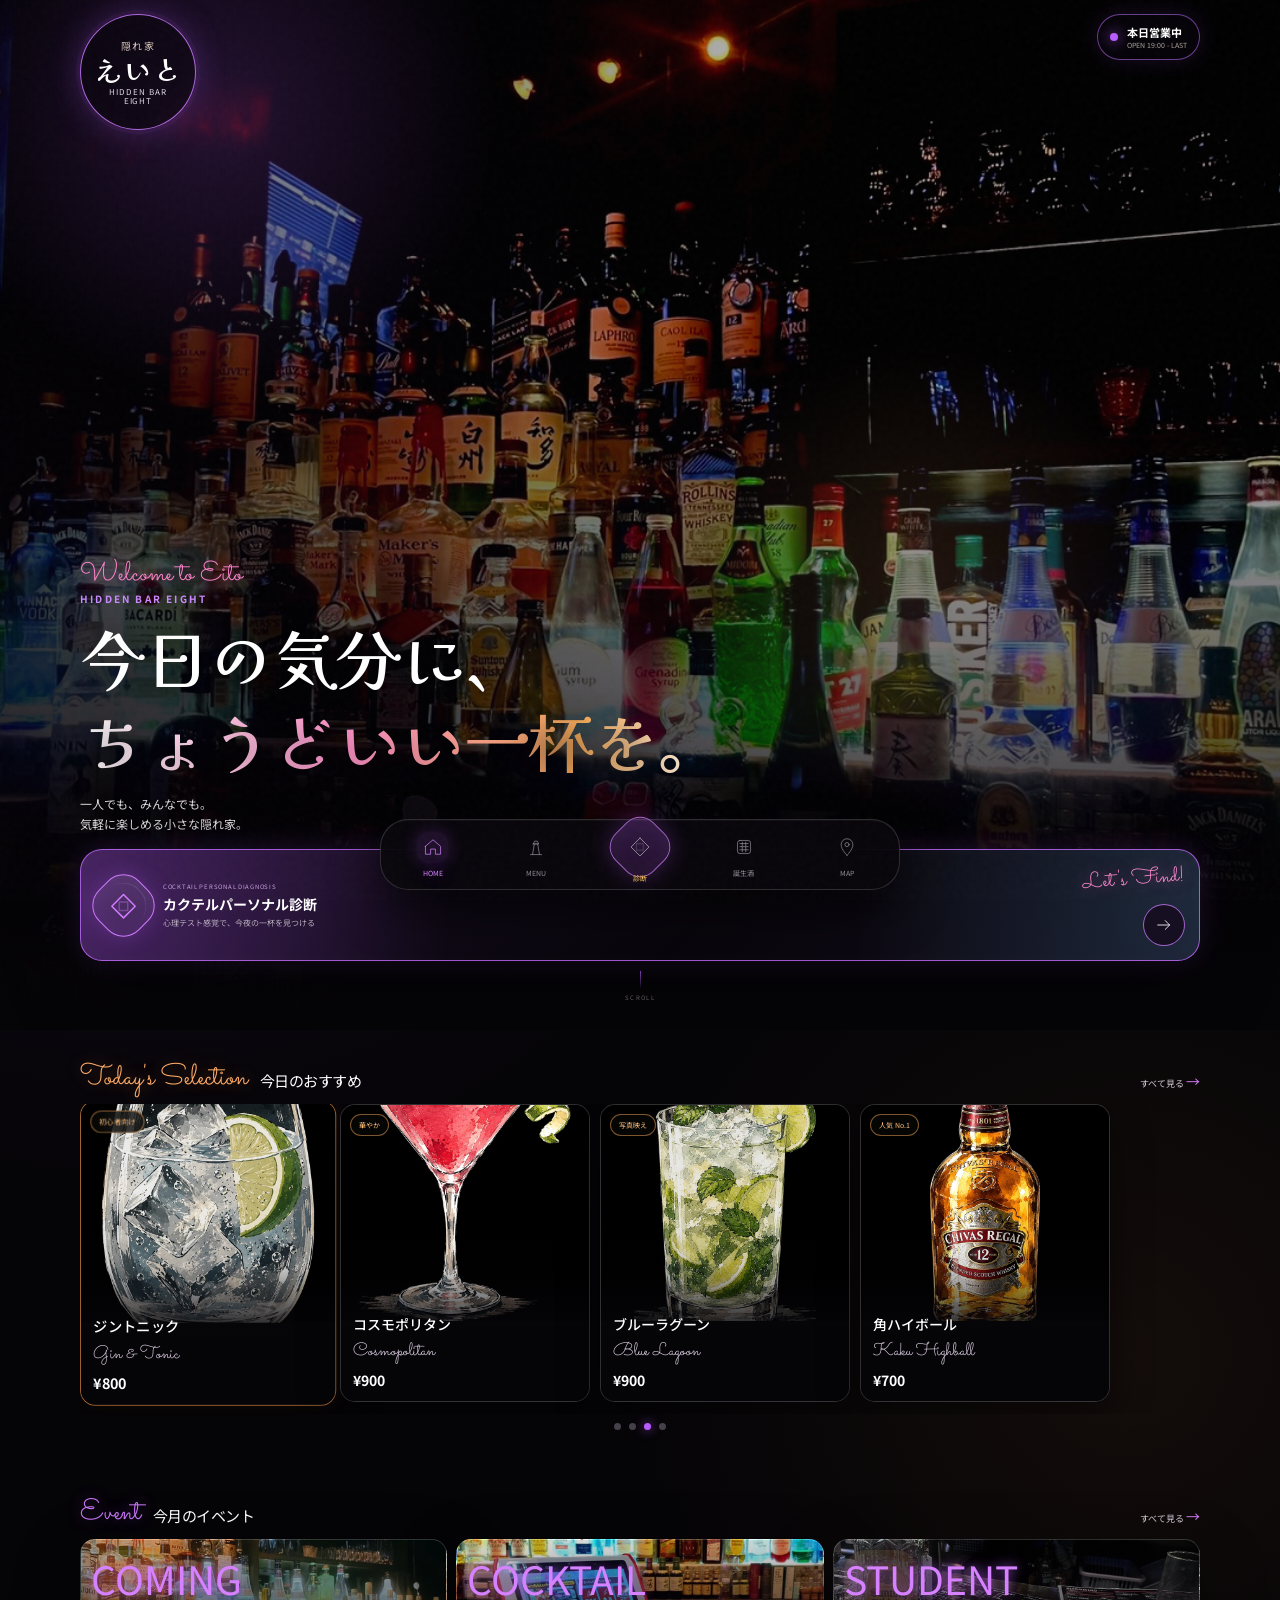
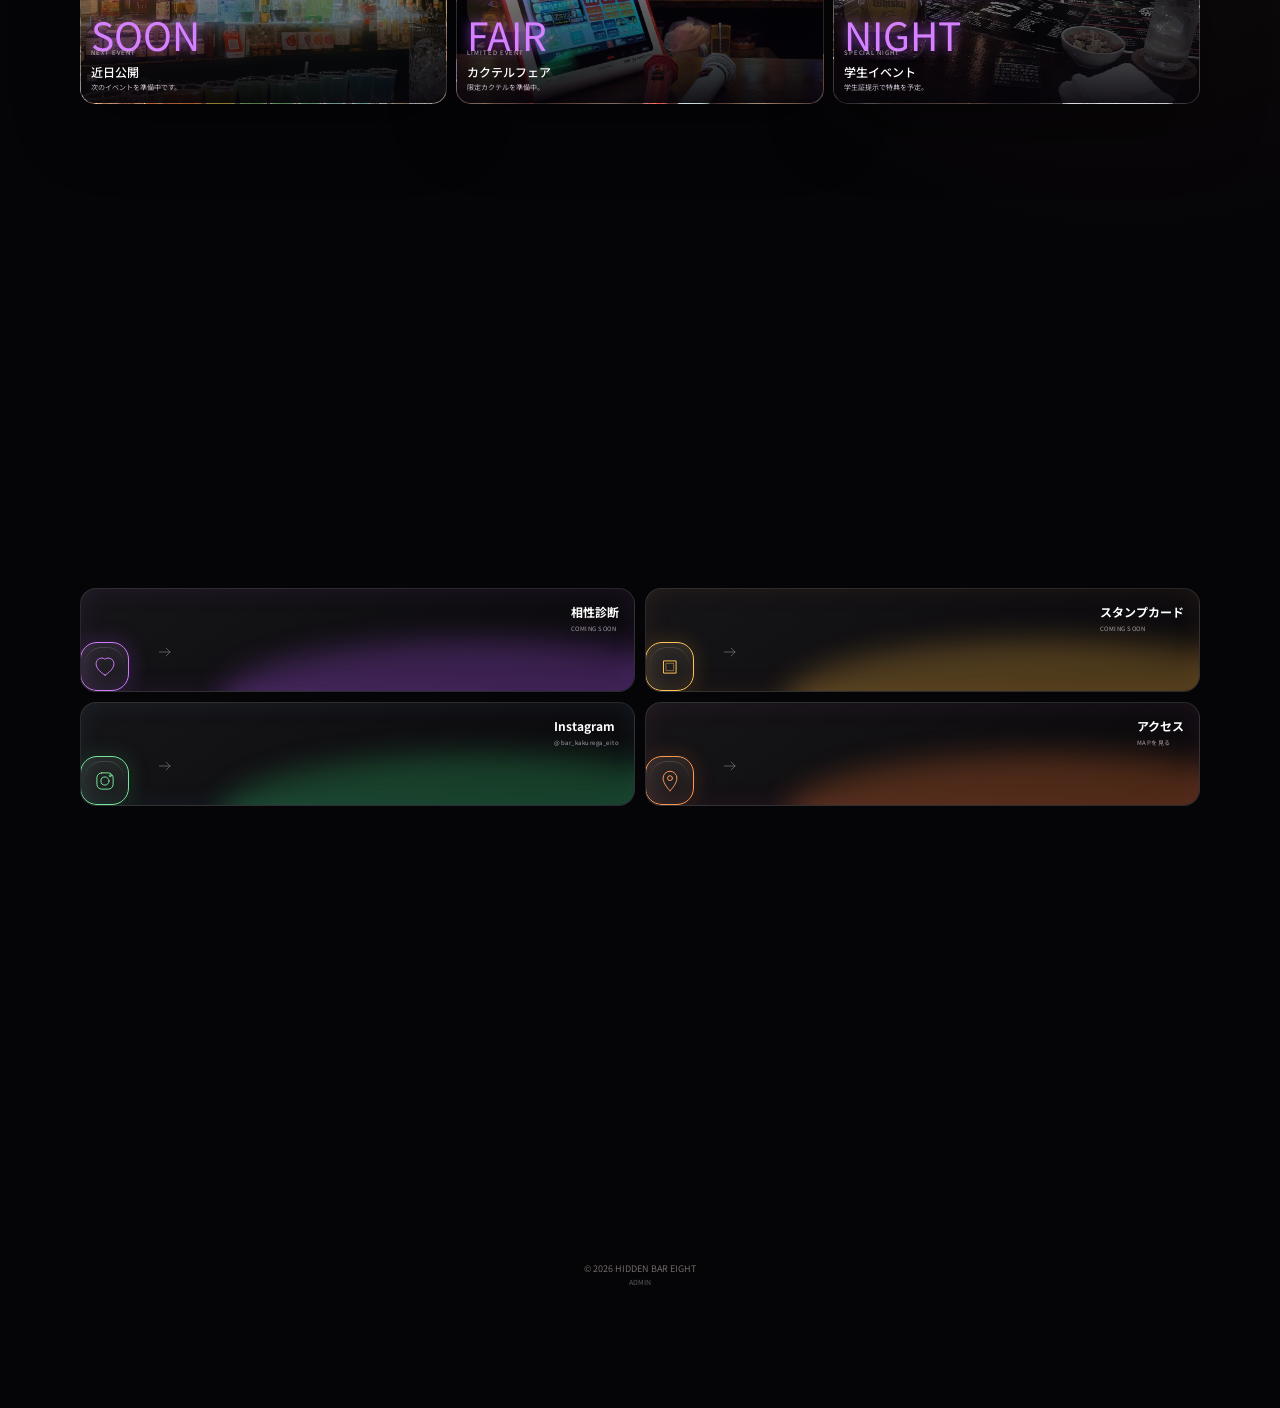
==== commit 3e387f54: "Ver.7 TOP アイコンシステム完成" ====
--- a/index.html
+++ b/index.html
@@ -18,7 +18,22 @@
   <script src="assets/js/app.js" defer></script>
   <script src="assets/js/top-final.js" defer></script>
 </head>
-<body data-page="home" class="top-final">
+<body data-page="home" class="top-final icon-system-final">
+  <svg class="svg-sprite" aria-hidden="true" focusable="false">
+    <symbol id="i-diagnosis" viewBox="0 0 64 64"><path d="M32 10 54 32 32 54 10 32 32 10Z" fill="none"/><path d="M24 24h16v16H24z" fill="none" opacity=".35"/></symbol>
+    <symbol id="i-birthday" viewBox="0 0 64 64"><rect x="13" y="13" width="38" height="38" rx="7" fill="none"/><path d="M20 22h24M20 31h24M20 40h24M27 18v28M37 18v28" fill="none"/></symbol>
+    <symbol id="i-heart" viewBox="0 0 64 64"><path d="M32 52S10 40 10 24c0-8 6-14 14-14 5 0 8 3 8 3s3-3 8-3c8 0 14 6 14 14 0 16-22 28-22 28Z" fill="none"/></symbol>
+    <symbol id="i-stamp" viewBox="0 0 64 64"><path d="M17 17h30v30H17z" fill="none"/><path d="M23 23h18v18H23z" fill="none" opacity=".45"/></symbol>
+    <symbol id="i-instagram" viewBox="0 0 64 64"><rect x="12" y="12" width="40" height="40" rx="12" fill="none"/><circle cx="32" cy="32" r="10" fill="none"/><circle cx="45" cy="19" r="2.5"/></symbol>
+    <symbol id="i-map" viewBox="0 0 64 64"><path d="M32 56s17-16 17-31a17 17 0 1 0-34 0c0 15 17 31 17 31Z" fill="none"/><circle cx="32" cy="25" r="6" fill="none"/></symbol>
+    <symbol id="i-home" viewBox="0 0 64 64"><path d="M10 30 32 11l22 19v23H39V38H25v15H10V30Z" fill="none"/></symbol>
+    <symbol id="i-menu" viewBox="0 0 64 64"><path d="M16 54h32M22 54l5-31h10l5 31M24 23h16l-4-8h-8l-4 8Z" fill="none"/></symbol>
+    <symbol id="i-bell" viewBox="0 0 64 64"><path d="M17 46h30l-4-7V27a11 11 0 0 0-22 0v12l-4 7Z" fill="none"/><path d="M27 50c1 4 9 4 10 0" fill="none"/></symbol>
+    <symbol id="i-arrow" viewBox="0 0 64 64"><path d="M12 32h38M36 18l14 14-14 14" fill="none"/></symbol>
+    <symbol id="i-chevron" viewBox="0 0 64 64"><path d="m16 24 16 16 16-16" fill="none"/></symbol>
+    <symbol id="i-menu-lines" viewBox="0 0 64 64"><path d="M12 18h40M12 32h40M12 46h40" fill="none"/></symbol>
+  </svg>
+
   <div class="noise" aria-hidden="true"></div>
 
   <header class="hero final-hero" id="home">
@@ -46,9 +61,9 @@
       <p class="hero__lead intro-item">一人でも、みんなでも。<br>気軽に楽しめる小さな隠れ家。</p>
 
       <a class="diagnosis-cta intro-item" href="#diagnosis-main">
-        <span class="diagnosis-cta__orb" aria-hidden="true">◇</span>
+        <span class="diagnosis-cta__orb icon-shell icon-shell--purple" aria-hidden="true"><svg><use href="#i-diagnosis"></use></svg></span>
         <span class="diagnosis-cta__copy"><small>COCKTAIL PERSONAL DIAGNOSIS</small><strong>カクテルパーソナル診断</strong><em>心理テスト感覚で、今夜の一杯を見つける</em></span>
-        <span class="diagnosis-cta__action"><i>Let's Find!</i><b>→</b></span>
+        <span class="diagnosis-cta__action"><i>Let's Find!</i><b class="round-arrow"><svg><use href="#i-arrow"></use></svg></b></span>
       </a>
       <span class="scroll-cue" aria-hidden="true"><i></i>SCROLL</span>
     </div>
@@ -78,9 +93,9 @@
 
     <section class="section shell final-section" id="diagnosis-main">
       <article class="feature-card birthday-card reveal">
-        <span class="feature-card__icon" aria-hidden="true">▦</span>
+        <span class="feature-card__icon icon-shell icon-shell--gold" aria-hidden="true"><svg><use href="#i-birthday"></use></svg></span>
         <div><p class="eyebrow">BIRTHDAY COCKTAIL</p><h2>誕生酒診断</h2><p>あなたの誕生日から、特別な一杯を見つけよう。</p></div>
-        <a class="gold-button" href="#">診断する <span>→</span></a>
+        <a class="gold-button" href="#">診断する <span class="button-arrow"><svg><use href="#i-arrow"></use></svg></span></a>
       </article>
     </section>
 
@@ -100,16 +115,16 @@
     </section>
 
     <section class="section shell utility-grid final-utilities">
-      <a class="utility" href="#"><span>♡</span><strong>相性診断</strong><small>COMING SOON</small></a>
-      <a class="utility" href="#"><span>▣</span><strong>スタンプカード</strong><small>COMING SOON</small></a>
-      <a class="utility" href="https://www.instagram.com/bar_kakurega_eito" target="_blank" rel="noopener"><span>◎</span><strong>Instagram</strong><small>@bar_kakurega_eito</small></a>
-      <a class="utility" href="#access"><span>⌖</span><strong>アクセス</strong><small>MAPを見る</small></a>
+      <a class="utility utility--compatibility" href="#"><span class="utility__icon icon-shell icon-shell--purple"><svg><use href="#i-heart"></use></svg></span><span class="utility__copy"><strong>相性診断</strong><small>COMING SOON</small></span><svg class="utility__arrow"><use href="#i-arrow"></use></svg></a>
+      <a class="utility utility--stamp" href="#"><span class="utility__icon icon-shell icon-shell--gold"><svg><use href="#i-stamp"></use></svg></span><span class="utility__copy"><strong>スタンプカード</strong><small>COMING SOON</small></span><svg class="utility__arrow"><use href="#i-arrow"></use></svg></a>
+      <a class="utility utility--instagram" href="https://www.instagram.com/bar_kakurega_eito" target="_blank" rel="noopener"><span class="utility__icon icon-shell icon-shell--green"><svg><use href="#i-instagram"></use></svg></span><span class="utility__copy"><strong>Instagram</strong><small>@bar_kakurega_eito</small></span><svg class="utility__arrow"><use href="#i-arrow"></use></svg></a>
+      <a class="utility utility--map" href="#access"><span class="utility__icon icon-shell icon-shell--orange"><svg><use href="#i-map"></use></svg></span><span class="utility__copy"><strong>アクセス</strong><small>MAPを見る</small></span><svg class="utility__arrow"><use href="#i-arrow"></use></svg></a>
     </section>
 
     <section class="section shell final-section" id="access">
       <article class="store-card final-store reveal">
         <div class="final-store__shade"></div>
-        <div class="final-store__content"><p class="eyebrow">HIDDEN BAR EIGHT</p><h2 data-setting="storeName">隠れ家えいと</h2><dl><div><dt>営業時間</dt><dd data-setting="hours">19:00〜LAST</dd></div><div><dt>スタイル</dt><dd>カクテル・ウイスキー・カラオケ</dd></div></dl><div class="store-card__buttons"><a class="gold-button" href="https://www.instagram.com/bar_kakurega_eito" target="_blank" rel="noopener">Instagram</a><a class="dark-button" href="#">Google Map</a></div></div>
+        <div class="final-store__content"><p class="eyebrow">HIDDEN BAR EIGHT</p><h2 data-setting="storeName">隠れ家えいと</h2><dl><div><dt>営業時間</dt><dd data-setting="hours">19:00〜LAST</dd></div><div><dt>スタイル</dt><dd>カクテル・ウイスキー・カラオケ</dd></div></dl><div class="store-card__buttons"><a class="social-link-card social-link-card--instagram" href="https://www.instagram.com/bar_kakurega_eito" target="_blank" rel="noopener"><svg><use href="#i-instagram"></use></svg><span><strong>Instagram</strong><small>@bar_kakurega_eito</small></span><b><svg><use href="#i-arrow"></use></svg></b></a><a class="social-link-card social-link-card--map" href="#"><svg><use href="#i-map"></use></svg><span><strong>Google Map</strong><small>店舗の場所を確認</small></span><b><svg><use href="#i-arrow"></use></svg></b></a></div></div>
       </article>
     </section>
   </main>
@@ -117,11 +132,11 @@
   <footer class="footer">© 2026 HIDDEN BAR EIGHT<br><a href="admin-login.html">ADMIN</a></footer>
 
   <nav class="bottom-nav" aria-label="メインメニュー">
-    <a class="active" href="index.html"><span>⌂</span><small>HOME</small></a>
-    <a href="menu.html"><span>♢</span><small>MENU</small></a>
-    <a class="bottom-nav__primary" href="#diagnosis-main"><span>◇</span><small>診断</small></a>
-    <a href="#diagnosis-main"><span>▦</span><small>誕生酒</small></a>
-    <a href="#access"><span>⌖</span><small>MAP</small></a>
+    <a class="active" href="index.html"><span class="nav-icon"><svg><use href="#i-home"></use></svg></span><small>HOME</small></a>
+    <a href="menu.html"><span class="nav-icon"><svg><use href="#i-menu"></use></svg></span><small>MENU</small></a>
+    <a class="bottom-nav__primary" href="#diagnosis-main"><span class="nav-icon"><svg><use href="#i-diagnosis"></use></svg></span><small>診断</small></a>
+    <a href="#diagnosis-main"><span class="nav-icon"><svg><use href="#i-birthday"></use></svg></span><small>誕生酒</small></a>
+    <a href="#access"><span class="nav-icon"><svg><use href="#i-map"></use></svg></span><small>MAP</small></a>
   </nav>
 
   <div class="lightbox" aria-hidden="true"><button class="lightbox__close" aria-label="閉じる">×</button><button class="lightbox__prev" aria-label="前の写真">‹</button><figure><img src="" alt="拡大表示"><figcaption></figcaption></figure><button class="lightbox__next" aria-label="次の写真">›</button></div>
--- a/assets/css/top-final.css
+++ b/assets/css/top-final.css
@@ -19,3 +19,85 @@
 @media(max-width:360px){.top-final .shell{width:min(calc(100% - 18px),1120px)}.final-brand__seal{width:84px;height:84px}.final-brand__seal strong{font-size:21px}.top-final .open-pill{padding:8px 10px}.top-final .hero h1{font-size:31px}.top-final .diagnosis-cta__orb{width:50px;height:50px}.top-final .diagnosis-cta__copy strong{font-size:12px}.top-final .event-grid{gap:6px}.event-card__tag{font-size:9px}.top-final .recommend-rail{grid-auto-columns:52%}}
 @media(min-width:760px){.top-final .recommend-rail{grid-auto-columns:250px}.top-final .gallery{grid-auto-columns:240px}}
 @media(prefers-reduced-motion:reduce){.intro-item{opacity:1;transform:none;animation:none}.diagnosis-cta__orb,.diagnosis-cta__action b{animation:none}}
+
+/* =========================================================
+   Ver.7 TOP Final - Icon System refinement
+========================================================= */
+.svg-sprite{position:absolute;width:0;height:0;overflow:hidden;pointer-events:none}
+.icon-system-final svg{display:block;width:1em;height:1em;stroke:currentColor;stroke-width:2.4;stroke-linecap:round;stroke-linejoin:round;fill:none;overflow:visible}
+.icon-system-final .icon-shell{display:grid;place-items:center;position:relative;flex:0 0 auto;background:linear-gradient(145deg,rgba(255,255,255,.085),rgba(255,255,255,.018));border:1px solid currentColor;box-shadow:inset 0 0 26px rgba(255,255,255,.035),0 10px 28px rgba(0,0,0,.32)}
+.icon-system-final .icon-shell:after{content:"";position:absolute;inset:9%;border-radius:inherit;border-top:1px solid rgba(255,255,255,.24);opacity:.55;pointer-events:none}
+.icon-system-final .icon-shell--purple{color:#d07bff;box-shadow:0 0 22px rgba(184,92,255,.24),inset 0 0 25px rgba(184,92,255,.11)}
+.icon-system-final .icon-shell--gold{color:#ffc457;box-shadow:0 0 22px rgba(255,184,56,.19),inset 0 0 25px rgba(255,184,56,.10)}
+.icon-system-final .icon-shell--green{color:#75e79a;box-shadow:0 0 22px rgba(82,210,118,.18),inset 0 0 25px rgba(82,210,118,.09)}
+.icon-system-final .icon-shell--orange{color:#ff9855;box-shadow:0 0 22px rgba(255,126,48,.19),inset 0 0 25px rgba(255,126,48,.10)}
+
+/* Smartphone logo: never split the shop name */
+.icon-system-final .final-brand__seal strong{display:block;white-space:nowrap;word-break:keep-all;line-height:1.05;letter-spacing:.04em}
+.icon-system-final .final-brand__seal small,.icon-system-final .final-brand__seal em{white-space:nowrap}
+
+/* Main diagnosis icon and arrows */
+.icon-system-final .diagnosis-cta__orb{border-radius:22px;transform:rotate(45deg);width:57px;height:57px}
+.icon-system-final .diagnosis-cta__orb svg{width:34px;height:34px;transform:rotate(-45deg);stroke-width:2.8}
+.icon-system-final .diagnosis-cta__action b.round-arrow{display:grid;place-items:center;width:42px;height:42px;border-radius:50%;padding:0}
+.icon-system-final .diagnosis-cta__action b.round-arrow svg{width:20px;height:20px;stroke-width:2.7}
+.icon-system-final .button-arrow{display:inline-grid;place-items:center;margin-left:5px;vertical-align:middle}
+.icon-system-final .button-arrow svg{width:18px;height:18px}
+
+/* Birthday icon */
+.icon-system-final .birthday-card .feature-card__icon{border-radius:16px}
+.icon-system-final .birthday-card .feature-card__icon svg{width:31px;height:31px;stroke-width:2.15}
+
+/* Content shortcut cards */
+.icon-system-final .final-utilities{display:grid;grid-template-columns:repeat(2,minmax(0,1fr));gap:10px}
+.icon-system-final .final-utilities .utility{display:grid;grid-template-columns:auto minmax(0,1fr) auto;align-items:center;gap:12px;min-height:104px;padding:15px 14px;text-align:left;overflow:hidden;position:relative}
+.icon-system-final .final-utilities .utility:before{content:"";position:absolute;inset:auto -20% -70% 25%;height:120%;border-radius:50%;filter:blur(15px);opacity:.27;pointer-events:none}
+.icon-system-final .utility--compatibility:before{background:#b85cff}
+.icon-system-final .utility--stamp:before{background:#ffbb45}
+.icon-system-final .utility--instagram:before{background:#37cc73}
+.icon-system-final .utility--map:before{background:#ff7d35}
+.icon-system-final .utility__icon{width:49px;height:49px;border-radius:17px;z-index:1}
+.icon-system-final .utility__icon svg{width:26px;height:26px}
+.icon-system-final .utility__copy{display:grid;gap:4px;min-width:0;z-index:1}
+.icon-system-final .utility__copy strong{font-size:12px;line-height:1.35;white-space:normal}
+.icon-system-final .utility__copy small{font-size:6px;letter-spacing:.08em;color:#a79eaa;white-space:normal;overflow-wrap:anywhere}
+.icon-system-final .utility__arrow{width:18px;height:18px;color:#afa4b2;opacity:.72;z-index:1;transition:transform .24s ease,color .24s ease}
+.icon-system-final .utility:active{transform:scale(.975)}
+.icon-system-final .utility:hover .utility__arrow{transform:translateX(4px);color:#fff}
+
+/* Social / external-link cards in store information */
+.icon-system-final .store-card__buttons{display:grid;grid-template-columns:1fr;gap:9px;margin-top:18px}
+.icon-system-final .social-link-card{display:grid;grid-template-columns:auto 1fr auto;align-items:center;gap:12px;min-width:0;padding:12px 13px;border-radius:17px;color:#fff;text-decoration:none;border:1px solid rgba(255,255,255,.14);background:rgba(8,7,11,.72);backdrop-filter:blur(12px);box-shadow:0 12px 34px rgba(0,0,0,.25);transition:transform .22s ease,border-color .22s ease}
+.icon-system-final .social-link-card>svg{width:34px;height:34px;stroke-width:2.2}
+.icon-system-final .social-link-card span{display:grid;gap:2px;min-width:0}
+.icon-system-final .social-link-card strong{font-size:13px;font-weight:600}
+.icon-system-final .social-link-card small{font-size:8px;color:#b8afb9;overflow-wrap:anywhere}
+.icon-system-final .social-link-card b{display:grid;place-items:center;width:34px;height:34px;border-radius:50%;border:1px solid currentColor;background:rgba(255,255,255,.035)}
+.icon-system-final .social-link-card b svg{width:17px;height:17px}
+.icon-system-final .social-link-card--instagram{color:#ff7dc4;border-color:rgba(255,91,172,.43);background:linear-gradient(110deg,rgba(219,54,90,.17),rgba(126,39,177,.15),rgba(8,7,11,.72))}
+.icon-system-final .social-link-card--map{color:#ffb061;border-color:rgba(255,165,69,.42);background:linear-gradient(110deg,rgba(55,151,83,.08),rgba(255,164,70,.11),rgba(8,7,11,.72))}
+.icon-system-final .social-link-card:active{transform:scale(.98)}
+
+/* Refined bottom navigation icons */
+.icon-system-final .bottom-nav a{gap:5px}
+.icon-system-final .bottom-nav .nav-icon{display:grid;place-items:center;width:31px;height:31px;padding:0;background:none;border:0;border-radius:11px;color:currentColor;transition:background .22s ease,box-shadow .22s ease,transform .22s ease}
+.icon-system-final .bottom-nav .nav-icon svg{width:22px;height:22px;stroke-width:2.1}
+.icon-system-final .bottom-nav a.active .nav-icon{background:rgba(184,92,255,.12);box-shadow:0 0 17px rgba(184,92,255,.22)}
+.icon-system-final .bottom-nav__primary .nav-icon{width:54px;height:54px;border-radius:19px;transform:rotate(45deg);background:linear-gradient(145deg,rgba(184,92,255,.25),rgba(40,17,52,.76));border:1px solid rgba(209,132,255,.68);box-shadow:0 0 24px rgba(184,92,255,.27),inset 0 0 22px rgba(255,255,255,.035)}
+.icon-system-final .bottom-nav__primary .nav-icon svg{width:26px;height:26px;transform:rotate(-45deg);stroke-width:2.45}
+.icon-system-final .bottom-nav__primary small{color:#ffc952}
+
+@media(max-width:420px){
+  .icon-system-final .final-brand__seal{width:91px;height:91px}
+  .icon-system-final .final-brand__seal strong{font-size:21px;letter-spacing:.01em}
+  .icon-system-final .final-brand__seal small{font-size:8px}
+  .icon-system-final .final-brand__seal em{font-size:6px}
+  .icon-system-final .final-utilities .utility{grid-template-columns:auto 1fr;gap:9px;padding:13px 11px}
+  .icon-system-final .utility__icon{width:44px;height:44px;border-radius:15px}
+  .icon-system-final .utility__arrow{display:none}
+  .icon-system-final .utility__copy strong{font-size:11px}
+  .icon-system-final .store-card__buttons{grid-template-columns:1fr}
+}
+@media(max-width:350px){
+  .icon-system-final .final-utilities{grid-template-columns:1fr}
+}
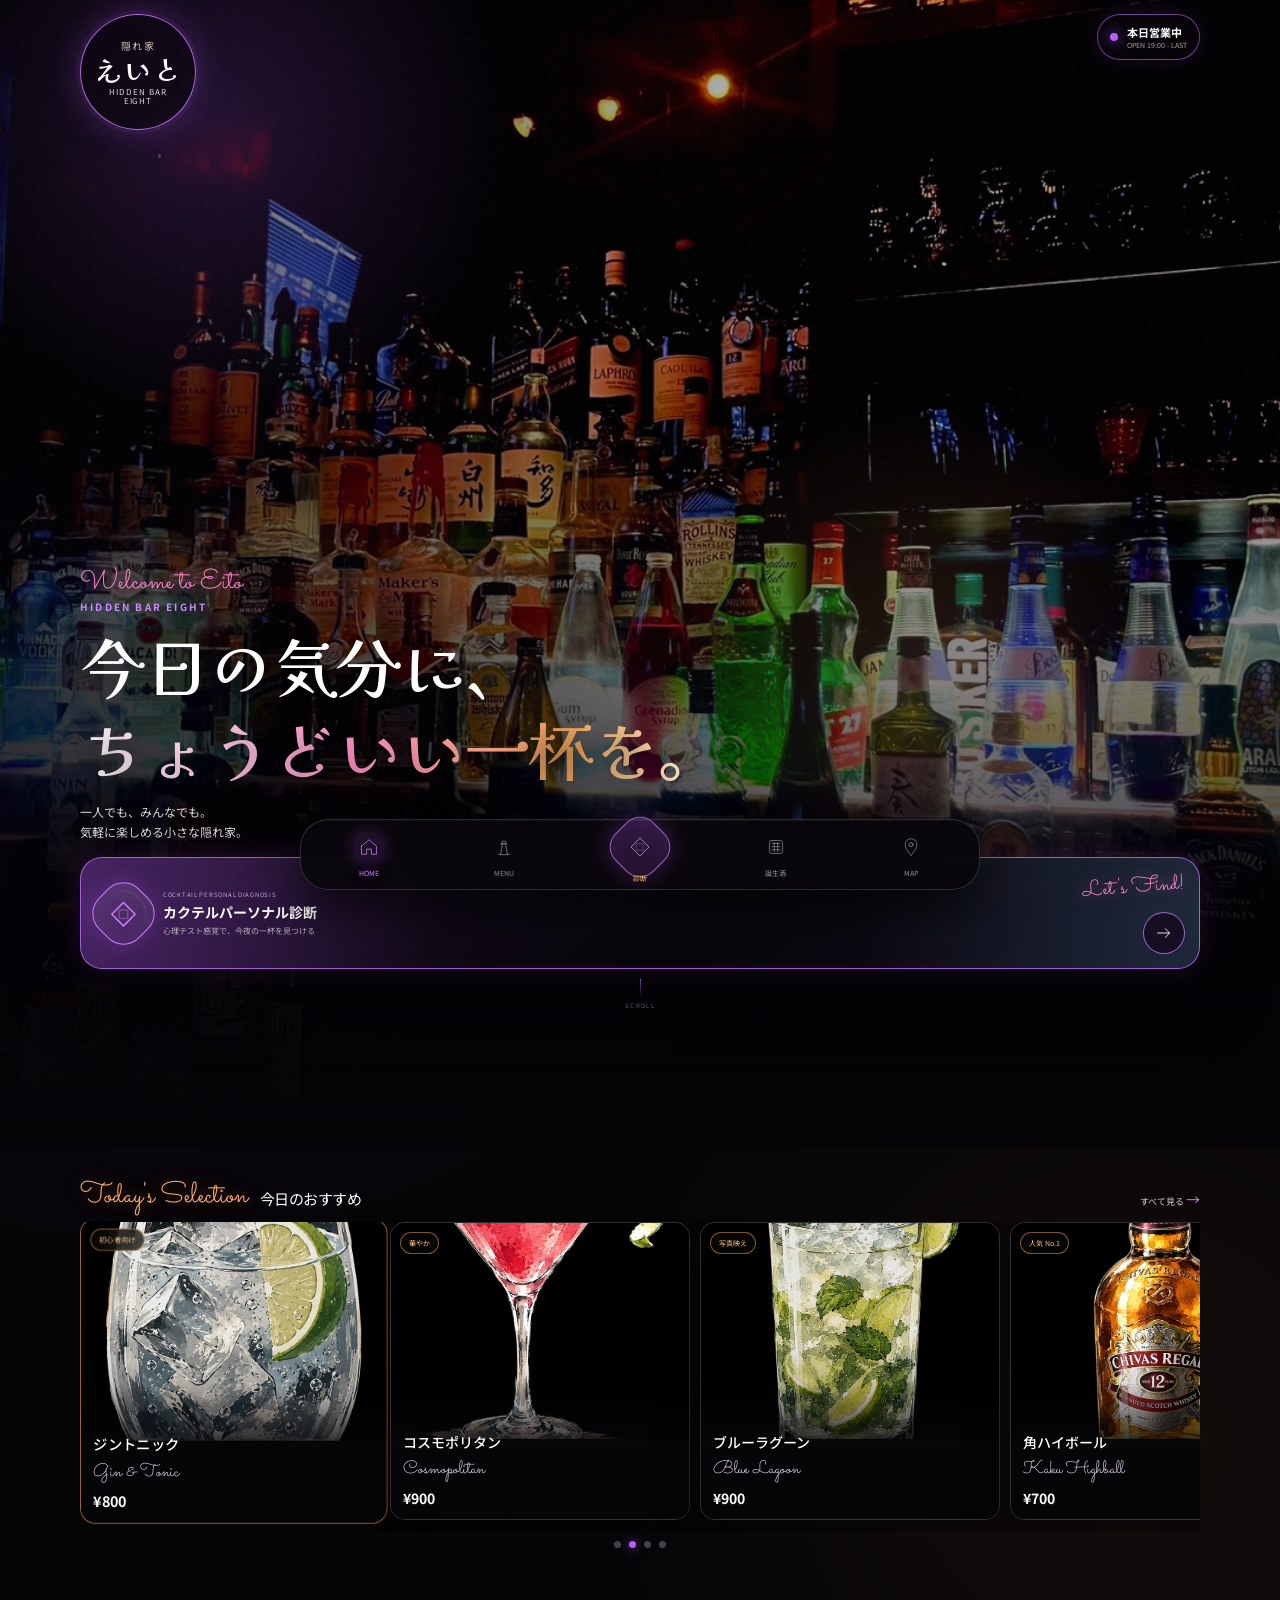
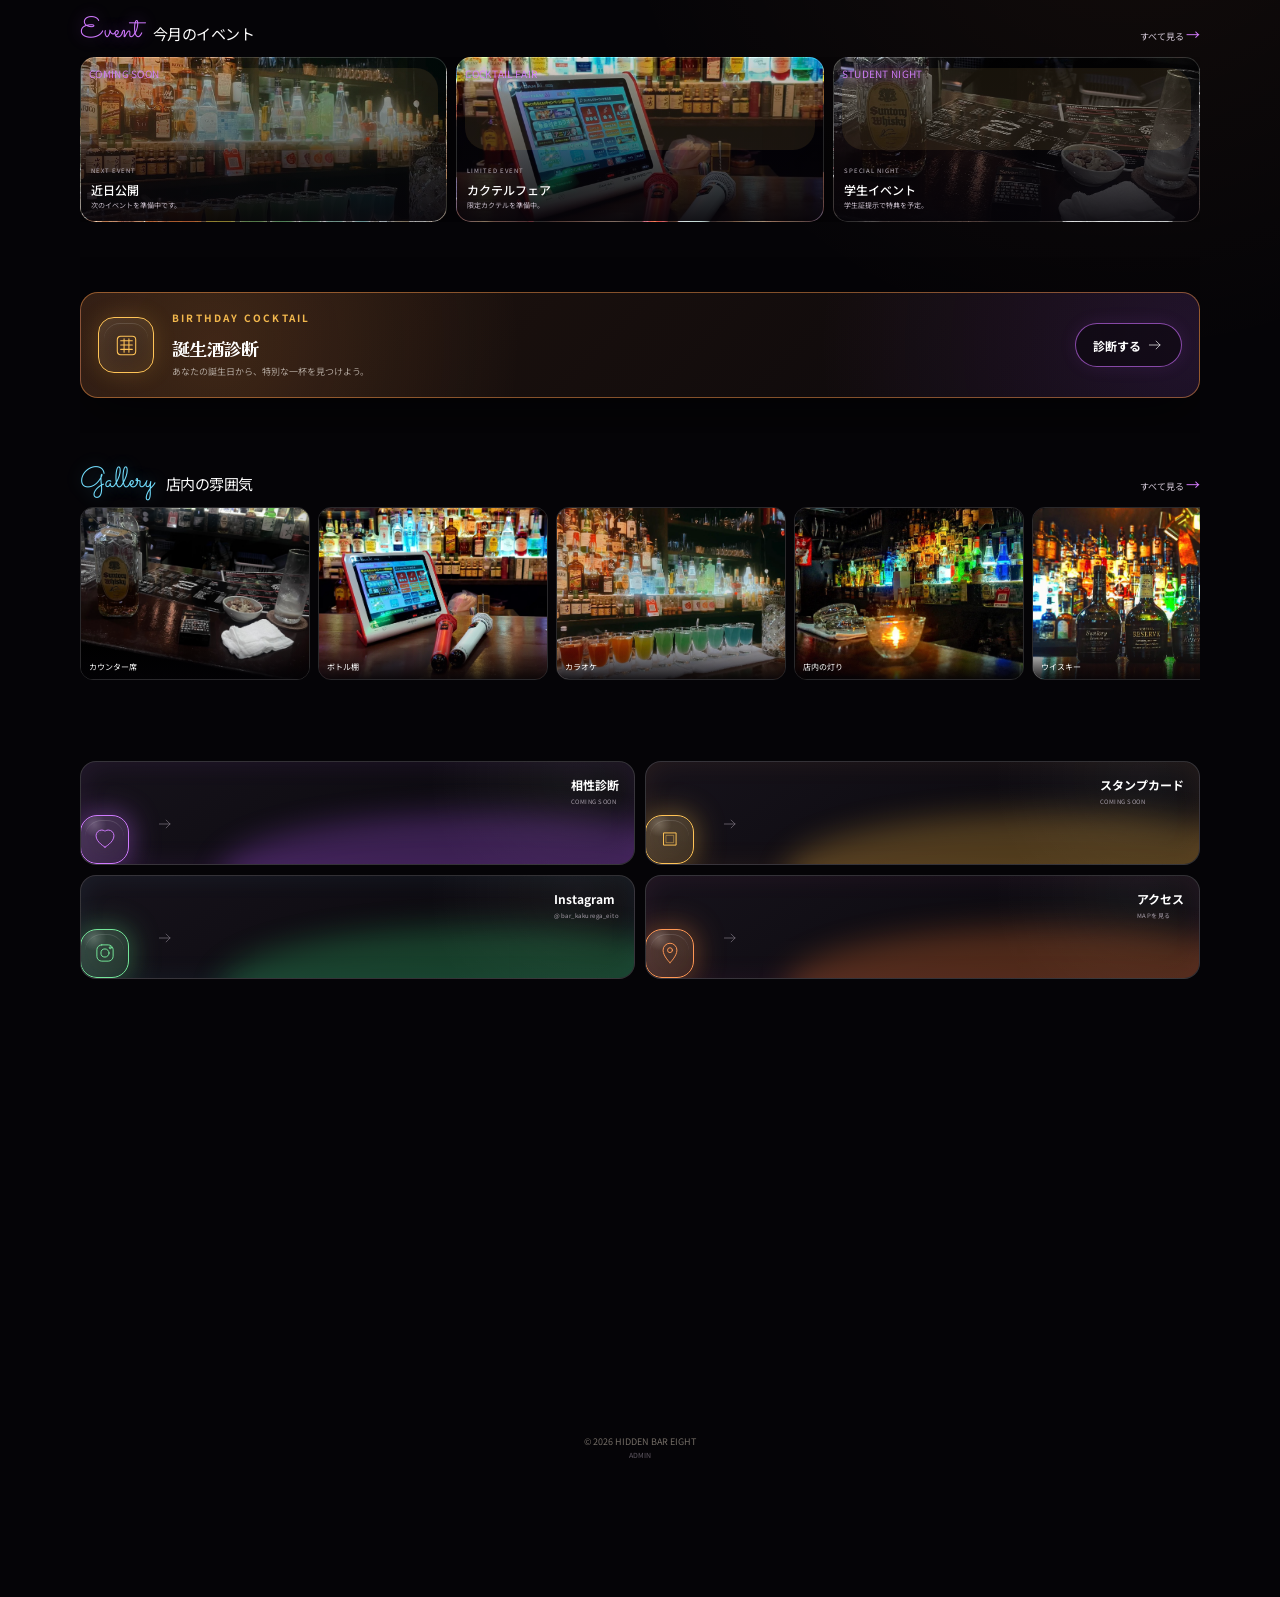
==== commit 99b1faea: "Ver.7　スマホ表示修正版" ====
--- a/index.html
+++ b/index.html
@@ -10,13 +10,13 @@
   <link rel="preconnect" href="https://fonts.gstatic.com" crossorigin>
   <link href="https://fonts.googleapis.com/css2?family=Kaisei+Decol:wght@500;700&family=Noto+Sans+JP:wght@300;400;500;600;700&family=Sacramento&display=swap" rel="stylesheet">
   <link rel="stylesheet" href="assets/css/style.css">
-  <link rel="stylesheet" href="assets/css/top-final.css">
+  <link rel="stylesheet" href="assets/css/top-final-mobile-v2.css?v=20260801-2">
   <script src="https://cdn.jsdelivr.net/npm/@supabase/supabase-js@2"></script>
   <script src="assets/data/menu-data.js" defer></script>
   <script src="assets/js/supabase-config.js" defer></script>
   <script src="assets/js/data-service.js" defer></script>
   <script src="assets/js/app.js" defer></script>
-  <script src="assets/js/top-final.js" defer></script>
+  <script src="assets/js/top-final.js?v=20260801-2" defer></script>
 </head>
 <body data-page="home" class="top-final icon-system-final">
   <svg class="svg-sprite" aria-hidden="true" focusable="false">
--- a/assets/css/top-final-mobile-v2.css
+++ b/assets/css/top-final-mobile-v2.css
@@ -0,0 +1,448 @@
+:root{--final-bg:#050407;--purple:#b85cff;--pink:#ff62b4;--orange:#ff9c4b;--cyan:#63d9ff;--white:#fff;--muted:#b8afb9}
+body.top-final{background:radial-gradient(circle at 12% 18%,rgba(184,92,255,.09),transparent 24%),radial-gradient(circle at 88% 45%,rgba(255,156,75,.06),transparent 25%),var(--final-bg);font-family:"Noto Sans JP",sans-serif;color:#fff;padding-bottom:96px}
+.top-final h1,.top-final h2,.top-final h3{font-family:"Kaisei Decol","Noto Serif JP",serif}.top-final .shell{width:min(calc(100% - 24px),1120px)}.top-final .data-source-badge{display:none!important}
+.final-hero{min-height:100svh}.final-hero .hero__media img{object-position:center 42%;filter:saturate(1.08) contrast(1.04) brightness(.88)}.final-hero .hero__shade{background:linear-gradient(180deg,rgba(4,2,7,.16),rgba(4,2,7,.18) 34%,rgba(4,2,7,.63) 72%,#050407 99%),linear-gradient(90deg,rgba(4,2,7,.56),transparent 68%)}.final-hero .hero__glow{background:radial-gradient(circle at 17% 11%,rgba(184,92,255,.18),transparent 20%),radial-gradient(circle at 72% 56%,rgba(255,156,75,.12),transparent 22%)}
+.top-final .topbar{align-items:flex-start;padding-top:max(14px,env(safe-area-inset-top))}.final-brand{text-decoration:none}.final-brand__seal{width:116px;height:116px;border-radius:50%;display:grid;place-items:center;align-content:center;gap:2px;text-align:center;background:rgba(8,5,12,.56);border:1px solid rgba(200,121,255,.85);box-shadow:0 0 0 4px rgba(184,92,255,.05),0 0 34px rgba(184,92,255,.28),inset 0 0 30px rgba(255,255,255,.025);backdrop-filter:blur(12px)}.final-brand__seal small{font-size:10px;letter-spacing:.16em}.final-brand__seal strong{font:700 28px "Kaisei Decol",serif}.final-brand__seal em{font-style:normal;font-size:8px;line-height:1.2;letter-spacing:.12em;color:#e1d7e5}.top-final .open-pill{border-color:rgba(188,111,255,.55);background:rgba(8,5,12,.68);box-shadow:0 0 24px rgba(184,92,255,.14)}.top-final .open-pill i{background:var(--purple);box-shadow:0 0 14px var(--purple)}
+.top-final .hero__content{min-height:100svh;justify-content:flex-end;padding-bottom:28px}.hero-script,.script-title{font-family:"Sacramento",cursive}.hero-script{margin:0 0 -3px;color:#ff83cd;font-size:27px;transform:rotate(-4deg);text-shadow:0 0 18px rgba(255,98,180,.55)}.top-final .hero__content>.eyebrow{color:#c98aff;margin-bottom:9px}.top-final .hero h1{font-size:clamp(35px,9vw,66px);line-height:1.26;font-weight:500;letter-spacing:-.03em;text-shadow:0 10px 34px rgba(0,0,0,.82)}.top-final .hero h1 span{background:linear-gradient(90deg,#fff 0%,#ff93c9 42%,#ffb15c 78%,#fff 100%);-webkit-background-clip:text;color:transparent}.top-final .hero__lead{font-size:12px;line-height:1.65;margin:13px 0 15px;color:rgba(255,255,255,.86)}
+.intro-item{opacity:0;transform:translateY(16px);animation:introUp .72s ease forwards}.intro-item:nth-of-type(1){animation-delay:.1s}.intro-item:nth-of-type(2){animation-delay:.22s}.intro-item:nth-of-type(3){animation-delay:.34s}.intro-item:nth-of-type(4){animation-delay:.48s}.diagnosis-cta.intro-item{animation-delay:.62s}.top-final .diagnosis-cta{grid-template-columns:auto 1fr auto;gap:11px;padding:14px;border-radius:22px;border:1px solid rgba(195,107,255,.8);background:radial-gradient(circle at 0 50%,rgba(184,92,255,.3),transparent 33%),radial-gradient(circle at 100% 50%,rgba(99,217,255,.15),transparent 31%),linear-gradient(135deg,rgba(28,14,40,.91),rgba(9,7,13,.91) 56%,rgba(21,13,31,.9));box-shadow:0 22px 66px rgba(0,0,0,.5),0 0 28px rgba(184,92,255,.18),inset 0 0 40px rgba(255,255,255,.02)}.top-final .diagnosis-cta__orb{width:58px;height:58px;border-radius:50%;font-size:34px;color:#e1b4ff;background:rgba(183,83,255,.12);border:1px solid rgba(207,135,255,.68);box-shadow:0 0 22px rgba(184,92,255,.3);animation:orbPulse 2.8s ease-in-out infinite}.top-final .diagnosis-cta__copy small{font-size:6px;color:#c9a1df;letter-spacing:.12em}.top-final .diagnosis-cta__copy strong{font-size:14px}.top-final .diagnosis-cta__copy em{font-size:8px;color:#b8aebc}.top-final .diagnosis-cta__action i{font:22px "Sacramento",cursive;color:#ff8ad1;text-shadow:0 0 15px rgba(255,98,180,.55)}.top-final .diagnosis-cta__action b{background:rgba(20,11,28,.8);border:1px solid rgba(205,124,255,.76);color:#fff;animation:arrowMove 1.8s ease-in-out infinite}.scroll-cue{display:grid;justify-items:center;gap:4px;margin-top:10px;font-size:6px;letter-spacing:.22em;color:#756e7b}.scroll-cue i{width:1px;height:18px;background:linear-gradient(var(--purple),transparent)}
+.final-section{padding:35px 0}.top-final .section-head{margin-bottom:13px}.section-title-row{display:flex;align-items:flex-end;gap:12px}.script-title{margin:0;font-size:29px;line-height:.9}.script-title--orange{color:#ffad68;text-shadow:0 0 16px rgba(255,156,75,.38)}.script-title--purple{color:#d078ff;text-shadow:0 0 16px rgba(184,92,255,.45)}.script-title--cyan{color:#73dfff;text-shadow:0 0 16px rgba(99,217,255,.35)}.top-final .section-head h2{font-size:15px;font-family:"Noto Sans JP",sans-serif;font-weight:400}.top-final .section-head>a{font-size:9px;color:#d5cad9}.top-final .section-head>a span{color:#d67cff;font-size:14px}
+.top-final .recommend-rail{grid-auto-columns:48%;gap:10px;padding-right:18px}.top-final .drink-card{min-height:298px;border-radius:15px;border-color:rgba(255,255,255,.16);background:linear-gradient(180deg,rgba(16,13,19,.82),rgba(6,5,8,.98));box-shadow:0 16px 42px rgba(0,0,0,.45)}.top-final .drink-card:first-child{transform:scale(1.025);transform-origin:left center;border-color:rgba(255,158,75,.6);box-shadow:0 17px 45px rgba(0,0,0,.46),0 0 18px rgba(255,156,75,.09)}.top-final .drink-card img{height:216px;object-fit:cover}.top-final .drink-card:after{background:linear-gradient(180deg,transparent 40%,rgba(5,4,7,.12) 54%,rgba(5,4,7,.98) 78%)}.top-final .drink-card__badge{top:9px;left:9px;padding:5px 8px;font-size:7px;color:#ffc07b;border-color:rgba(255,174,92,.48)}.top-final .drink-card__body{left:12px;right:12px;bottom:11px}.top-final .drink-card h3{font:500 14px "Noto Sans JP",sans-serif}.top-final .drink-card p{font-family:"Sacramento",cursive;font-size:18px;color:#d8cadf}.top-final .drink-card strong{font-size:14px;color:#fff;margin-top:5px}.top-final .mini-meter{display:none}.rail-dots{display:flex;justify-content:center;gap:8px;margin-top:9px}.rail-dots i{width:7px;height:7px;border-radius:50%;background:#45404a}.rail-dots i.active{background:var(--purple);box-shadow:0 0 11px rgba(184,92,255,.78)}
+.top-final .event-grid{grid-template-columns:repeat(3,minmax(0,1fr));gap:9px}.top-final .event-card{min-height:165px;display:block;position:relative;overflow:hidden;padding:0;border-radius:15px;background-position:center;background-size:cover;border:1px solid rgba(255,255,255,.17)}.event-card--coming{background-image:url("../images/gallery/gallery-03.jpg")}.event-card--fair{background-image:url("../images/gallery/gallery-02.jpg")}.event-card--student{background-image:url("../images/gallery/gallery-01.jpg")}.event-card__overlay{position:absolute;inset:0;background:linear-gradient(180deg,rgba(6,4,9,.15),rgba(6,4,9,.93))}.event-card__tag{position:absolute;top:10px;left:10px;right:10px;color:#d681ff;font-size:11px;text-shadow:0 0 12px rgba(184,92,255,.82)}.event-card__body{position:absolute;left:10px;right:10px;bottom:10px}.event-card__body small{font-size:6px;color:#c0b7c2}.event-card__body h3{font:500 12px "Noto Sans JP",sans-serif;margin:3px 0}.event-card__body p{font-size:7px;line-height:1.4;margin:0;color:#c7bdca}
+.birthday-card{grid-template-columns:auto 1fr auto;align-items:center;padding:17px;border-radius:18px;border-color:rgba(255,156,75,.48);background:radial-gradient(circle at 12% 50%,rgba(255,156,75,.15),transparent 31%),radial-gradient(circle at 100% 50%,rgba(184,92,255,.13),transparent 34%),linear-gradient(135deg,rgba(40,24,17,.84),rgba(10,8,12,.94));box-shadow:0 18px 54px rgba(0,0,0,.42)}.birthday-card .feature-card__icon{width:56px;height:56px;border-radius:16px;color:#ffc074;background:rgba(255,156,75,.08);border:1px solid rgba(255,174,91,.5)}.birthday-card h2{font-size:18px}.birthday-card p:not(.eyebrow){font-size:9px;margin:3px 0 0}.birthday-card .gold-button{background:rgba(13,9,16,.66);border:1px solid rgba(207,111,255,.62);color:#fff;box-shadow:0 0 18px rgba(184,92,255,.10)}
+.top-final .gallery{display:grid;grid-auto-flow:column;grid-auto-columns:44%;grid-template-columns:none;grid-auto-rows:118px;overflow-x:auto;gap:8px;scroll-snap-type:x mandatory;scrollbar-width:none;padding-right:18px}.top-final .gallery::-webkit-scrollbar{display:none}.top-final .gallery button{position:relative;grid-column:auto;grid-row:auto;scroll-snap-align:start;border-radius:13px;border:1px solid rgba(255,255,255,.15)}.top-final .gallery img{height:100%;object-fit:cover}.top-final .gallery button span{position:absolute;left:0;right:0;bottom:0;padding:18px 8px 7px;background:linear-gradient(transparent,rgba(3,2,5,.88));font-size:8px;color:#fff;text-align:left}
+.final-utilities{gap:10px}.top-final .utility{min-height:108px;border-radius:16px;background:linear-gradient(145deg,rgba(255,255,255,.07),rgba(255,255,255,.025));border-color:rgba(255,255,255,.12)}.top-final .utility:nth-child(1){box-shadow:inset 0 0 28px rgba(184,92,255,.09)}.top-final .utility:nth-child(2){box-shadow:inset 0 0 28px rgba(255,156,75,.08)}.top-final .utility:nth-child(3){box-shadow:inset 0 0 28px rgba(99,217,255,.07)}.top-final .utility:nth-child(4){box-shadow:inset 0 0 28px rgba(255,98,180,.07)}
+.final-store{position:relative;overflow:hidden;min-height:248px;background:url("../images/gallery/gallery-04.jpg") center/cover;border-radius:22px}.final-store__shade{position:absolute;inset:0;background:linear-gradient(90deg,rgba(5,4,7,.95),rgba(5,4,7,.72) 58%,rgba(5,4,7,.43))}.final-store__content{position:relative;z-index:2}.final-store dl{display:grid;gap:7px;margin:13px 0 0}.final-store dl div{display:grid;grid-template-columns:72px 1fr;gap:10px;font-size:10px}.final-store dt{color:#918896}.final-store dd{margin:0;color:#e4dce6}.top-final .footer a{font-size:7px;color:#5f5862;text-decoration:none}
+.top-final .bottom-nav{left:10px;right:10px;min-height:70px;border-radius:28px;background:rgba(9,7,11,.91);border-color:rgba(255,255,255,.15);box-shadow:0 18px 48px rgba(0,0,0,.66),inset 0 1px rgba(255,255,255,.035)}.top-final .bottom-nav a{color:#918b95}.top-final .bottom-nav a.active{color:#d484ff;text-shadow:0 0 14px rgba(184,92,255,.55)}.top-final .bottom-nav__primary span{background:rgba(184,92,255,.12);color:#dfaaff;border:1px solid rgba(195,108,255,.55);box-shadow:0 0 20px rgba(184,92,255,.18)}
+.top-final .lightbox{display:flex}.top-final .lightbox figure{margin:0;max-width:min(90vw,760px)}.top-final .lightbox figcaption{text-align:center;color:#d8cfdb;font-size:11px;margin-top:10px}.lightbox__prev,.lightbox__next{position:absolute;top:50%;transform:translateY(-50%);width:44px;height:54px;border-radius:999px;background:rgba(14,11,17,.72);border:1px solid rgba(255,255,255,.16);color:#fff;font-size:34px}.lightbox__prev{left:12px}.lightbox__next{right:12px}.lightbox__close{z-index:2}
+@keyframes introUp{to{opacity:1;transform:none}}@keyframes orbPulse{0%,100%{box-shadow:0 0 18px rgba(184,92,255,.24)}50%{box-shadow:0 0 32px rgba(184,92,255,.48)}}@keyframes arrowMove{0%,100%{transform:translateX(0)}50%{transform:translateX(4px)}}
+@media(max-width:420px){.final-brand__seal{width:96px;height:96px}.final-brand__seal strong{font-size:24px}.top-final .open-pill small{display:none}.top-final .hero h1{font-size:34px}.top-final .diagnosis-cta__action i{display:none}.top-final .diagnosis-cta{grid-template-columns:auto 1fr auto}.top-final .event-card{min-height:154px}.birthday-card{grid-template-columns:auto 1fr}.birthday-card .gold-button{grid-column:1/-1;justify-self:end}.top-final .gallery{grid-auto-columns:42%}}
+@media(max-width:360px){.top-final .shell{width:min(calc(100% - 18px),1120px)}.final-brand__seal{width:84px;height:84px}.final-brand__seal strong{font-size:21px}.top-final .open-pill{padding:8px 10px}.top-final .hero h1{font-size:31px}.top-final .diagnosis-cta__orb{width:50px;height:50px}.top-final .diagnosis-cta__copy strong{font-size:12px}.top-final .event-grid{gap:6px}.event-card__tag{font-size:9px}.top-final .recommend-rail{grid-auto-columns:52%}}
+@media(min-width:760px){.top-final .recommend-rail{grid-auto-columns:250px}.top-final .gallery{grid-auto-columns:240px}}
+@media(prefers-reduced-motion:reduce){.intro-item{opacity:1;transform:none;animation:none}.diagnosis-cta__orb,.diagnosis-cta__action b{animation:none}}
+
+/* =========================================================
+   Ver.7 TOP Final - Icon System refinement
+========================================================= */
+.svg-sprite{position:absolute;width:0;height:0;overflow:hidden;pointer-events:none}
+.icon-system-final svg{display:block;width:1em;height:1em;stroke:currentColor;stroke-width:2.4;stroke-linecap:round;stroke-linejoin:round;fill:none;overflow:visible}
+.icon-system-final .icon-shell{display:grid;place-items:center;position:relative;flex:0 0 auto;background:linear-gradient(145deg,rgba(255,255,255,.085),rgba(255,255,255,.018));border:1px solid currentColor;box-shadow:inset 0 0 26px rgba(255,255,255,.035),0 10px 28px rgba(0,0,0,.32)}
+.icon-system-final .icon-shell:after{content:"";position:absolute;inset:9%;border-radius:inherit;border-top:1px solid rgba(255,255,255,.24);opacity:.55;pointer-events:none}
+.icon-system-final .icon-shell--purple{color:#d07bff;box-shadow:0 0 22px rgba(184,92,255,.24),inset 0 0 25px rgba(184,92,255,.11)}
+.icon-system-final .icon-shell--gold{color:#ffc457;box-shadow:0 0 22px rgba(255,184,56,.19),inset 0 0 25px rgba(255,184,56,.10)}
+.icon-system-final .icon-shell--green{color:#75e79a;box-shadow:0 0 22px rgba(82,210,118,.18),inset 0 0 25px rgba(82,210,118,.09)}
+.icon-system-final .icon-shell--orange{color:#ff9855;box-shadow:0 0 22px rgba(255,126,48,.19),inset 0 0 25px rgba(255,126,48,.10)}
+
+/* Smartphone logo: never split the shop name */
+.icon-system-final .final-brand__seal strong{display:block;white-space:nowrap;word-break:keep-all;line-height:1.05;letter-spacing:.04em}
+.icon-system-final .final-brand__seal small,.icon-system-final .final-brand__seal em{white-space:nowrap}
+
+/* Main diagnosis icon and arrows */
+.icon-system-final .diagnosis-cta__orb{border-radius:22px;transform:rotate(45deg);width:57px;height:57px}
+.icon-system-final .diagnosis-cta__orb svg{width:34px;height:34px;transform:rotate(-45deg);stroke-width:2.8}
+.icon-system-final .diagnosis-cta__action b.round-arrow{display:grid;place-items:center;width:42px;height:42px;border-radius:50%;padding:0}
+.icon-system-final .diagnosis-cta__action b.round-arrow svg{width:20px;height:20px;stroke-width:2.7}
+.icon-system-final .button-arrow{display:inline-grid;place-items:center;margin-left:5px;vertical-align:middle}
+.icon-system-final .button-arrow svg{width:18px;height:18px}
+
+/* Birthday icon */
+.icon-system-final .birthday-card .feature-card__icon{border-radius:16px}
+.icon-system-final .birthday-card .feature-card__icon svg{width:31px;height:31px;stroke-width:2.15}
+
+/* Content shortcut cards */
+.icon-system-final .final-utilities{display:grid;grid-template-columns:repeat(2,minmax(0,1fr));gap:10px}
+.icon-system-final .final-utilities .utility{display:grid;grid-template-columns:auto minmax(0,1fr) auto;align-items:center;gap:12px;min-height:104px;padding:15px 14px;text-align:left;overflow:hidden;position:relative}
+.icon-system-final .final-utilities .utility:before{content:"";position:absolute;inset:auto -20% -70% 25%;height:120%;border-radius:50%;filter:blur(15px);opacity:.27;pointer-events:none}
+.icon-system-final .utility--compatibility:before{background:#b85cff}
+.icon-system-final .utility--stamp:before{background:#ffbb45}
+.icon-system-final .utility--instagram:before{background:#37cc73}
+.icon-system-final .utility--map:before{background:#ff7d35}
+.icon-system-final .utility__icon{width:49px;height:49px;border-radius:17px;z-index:1}
+.icon-system-final .utility__icon svg{width:26px;height:26px}
+.icon-system-final .utility__copy{display:grid;gap:4px;min-width:0;z-index:1}
+.icon-system-final .utility__copy strong{font-size:12px;line-height:1.35;white-space:normal}
+.icon-system-final .utility__copy small{font-size:6px;letter-spacing:.08em;color:#a79eaa;white-space:normal;overflow-wrap:anywhere}
+.icon-system-final .utility__arrow{width:18px;height:18px;color:#afa4b2;opacity:.72;z-index:1;transition:transform .24s ease,color .24s ease}
+.icon-system-final .utility:active{transform:scale(.975)}
+.icon-system-final .utility:hover .utility__arrow{transform:translateX(4px);color:#fff}
+
+/* Social / external-link cards in store information */
+.icon-system-final .store-card__buttons{display:grid;grid-template-columns:1fr;gap:9px;margin-top:18px}
+.icon-system-final .social-link-card{display:grid;grid-template-columns:auto 1fr auto;align-items:center;gap:12px;min-width:0;padding:12px 13px;border-radius:17px;color:#fff;text-decoration:none;border:1px solid rgba(255,255,255,.14);background:rgba(8,7,11,.72);backdrop-filter:blur(12px);box-shadow:0 12px 34px rgba(0,0,0,.25);transition:transform .22s ease,border-color .22s ease}
+.icon-system-final .social-link-card>svg{width:34px;height:34px;stroke-width:2.2}
+.icon-system-final .social-link-card span{display:grid;gap:2px;min-width:0}
+.icon-system-final .social-link-card strong{font-size:13px;font-weight:600}
+.icon-system-final .social-link-card small{font-size:8px;color:#b8afb9;overflow-wrap:anywhere}
+.icon-system-final .social-link-card b{display:grid;place-items:center;width:34px;height:34px;border-radius:50%;border:1px solid currentColor;background:rgba(255,255,255,.035)}
+.icon-system-final .social-link-card b svg{width:17px;height:17px}
+.icon-system-final .social-link-card--instagram{color:#ff7dc4;border-color:rgba(255,91,172,.43);background:linear-gradient(110deg,rgba(219,54,90,.17),rgba(126,39,177,.15),rgba(8,7,11,.72))}
+.icon-system-final .social-link-card--map{color:#ffb061;border-color:rgba(255,165,69,.42);background:linear-gradient(110deg,rgba(55,151,83,.08),rgba(255,164,70,.11),rgba(8,7,11,.72))}
+.icon-system-final .social-link-card:active{transform:scale(.98)}
+
+/* Refined bottom navigation icons */
+.icon-system-final .bottom-nav a{gap:5px}
+.icon-system-final .bottom-nav .nav-icon{display:grid;place-items:center;width:31px;height:31px;padding:0;background:none;border:0;border-radius:11px;color:currentColor;transition:background .22s ease,box-shadow .22s ease,transform .22s ease}
+.icon-system-final .bottom-nav .nav-icon svg{width:22px;height:22px;stroke-width:2.1}
+.icon-system-final .bottom-nav a.active .nav-icon{background:rgba(184,92,255,.12);box-shadow:0 0 17px rgba(184,92,255,.22)}
+.icon-system-final .bottom-nav__primary .nav-icon{width:54px;height:54px;border-radius:19px;transform:rotate(45deg);background:linear-gradient(145deg,rgba(184,92,255,.25),rgba(40,17,52,.76));border:1px solid rgba(209,132,255,.68);box-shadow:0 0 24px rgba(184,92,255,.27),inset 0 0 22px rgba(255,255,255,.035)}
+.icon-system-final .bottom-nav__primary .nav-icon svg{width:26px;height:26px;transform:rotate(-45deg);stroke-width:2.45}
+.icon-system-final .bottom-nav__primary small{color:#ffc952}
+
+@media(max-width:420px){
+  .icon-system-final .final-brand__seal{width:91px;height:91px}
+  .icon-system-final .final-brand__seal strong{font-size:21px;letter-spacing:.01em}
+  .icon-system-final .final-brand__seal small{font-size:8px}
+  .icon-system-final .final-brand__seal em{font-size:6px}
+  .icon-system-final .final-utilities .utility{grid-template-columns:auto 1fr;gap:9px;padding:13px 11px}
+  .icon-system-final .utility__icon{width:44px;height:44px;border-radius:15px}
+  .icon-system-final .utility__arrow{display:none}
+  .icon-system-final .utility__copy strong{font-size:11px}
+  .icon-system-final .store-card__buttons{grid-template-columns:1fr}
+}
+@media(max-width:350px){
+  .icon-system-final .final-utilities{grid-template-columns:1fr}
+}
+
+
+/* =========================================================
+   Mobile Corrected v2 — 2026-08-01
+   キャッシュ回避・スマホ崩れ・画像位置・固定ナビ重なり修正
+========================================================= */
+
+/* iOSで横幅が広がる原因を抑える */
+html, body {
+  width: 100%;
+  max-width: 100%;
+  overflow-x: clip;
+}
+.top-final *,
+.top-final *::before,
+.top-final *::after {
+  box-sizing: border-box;
+}
+.top-final main,
+.top-final header,
+.top-final section,
+.top-final footer {
+  max-width: 100%;
+  overflow: clip;
+}
+
+/* 固定ナビにコンテンツが隠れないよう余白を確保 */
+body.top-final {
+  padding-bottom: calc(112px + env(safe-area-inset-bottom));
+}
+.top-final .bottom-nav {
+  position: fixed;
+  z-index: 1000;
+  bottom: calc(10px + env(safe-area-inset-bottom));
+  margin: 0 auto;
+  width: auto;
+  max-width: 680px;
+}
+
+/* Heroの画像位置・高さをスマホ基準で固定 */
+.top-final .final-hero {
+  min-height: max(760px, 100svh);
+  height: auto;
+  padding-bottom: 118px;
+}
+.top-final .final-hero .hero__media {
+  position: absolute;
+  inset: 0;
+  overflow: hidden;
+}
+.top-final .final-hero .hero__media img {
+  width: 100%;
+  height: 100%;
+  max-width: none;
+  object-fit: cover;
+  object-position: 52% 44%;
+  transform: none;
+}
+.top-final .hero__content {
+  min-height: max(760px, 100svh);
+  justify-content: flex-end;
+  padding-top: 150px;
+  padding-bottom: 20px;
+}
+
+/* ロゴをスマホで必ず1行表示 */
+.icon-system-final .final-brand__seal {
+  flex: 0 0 auto;
+}
+.icon-system-final .final-brand__seal strong {
+  white-space: nowrap !important;
+  word-break: keep-all !important;
+  overflow-wrap: normal !important;
+}
+
+/* 診断カードの横はみ出し防止 */
+.top-final .diagnosis-cta {
+  width: 100%;
+  max-width: 100%;
+  min-width: 0;
+}
+.top-final .diagnosis-cta__copy {
+  min-width: 0;
+}
+.top-final .diagnosis-cta__copy strong,
+.top-final .diagnosis-cta__copy em {
+  overflow-wrap: anywhere;
+}
+
+/* おすすめカードのサイズを端末幅に合わせる */
+.top-final .recommend-rail {
+  max-width: 100%;
+  grid-auto-columns: min(72vw, 300px);
+  scroll-padding-left: 14px;
+}
+.top-final .drink-card {
+  width: 100%;
+  min-width: 0;
+}
+
+/* イベント文字が巨大化・はみ出ししないよう完全固定 */
+.top-final .event-grid {
+  width: min(calc(100% - 28px), 1120px);
+  grid-template-columns: repeat(3, minmax(0, 1fr));
+  overflow: hidden;
+}
+.top-final .event-card {
+  min-width: 0;
+  width: 100%;
+  overflow: hidden;
+}
+.top-final .event-card__tag {
+  display: block;
+  inset: 10px 8px auto;
+  width: auto;
+  max-width: calc(100% - 16px);
+  font-family: "Noto Sans JP", sans-serif;
+  font-size: clamp(7px, 2.25vw, 10px) !important;
+  line-height: 1.15;
+  letter-spacing: .03em;
+  white-space: normal;
+  overflow-wrap: anywhere;
+  word-break: break-word;
+  opacity: .92;
+}
+.top-final .event-card__body {
+  min-width: 0;
+}
+.top-final .event-card__body h3,
+.top-final .event-card__body p,
+.top-final .event-card__body small {
+  max-width: 100%;
+  overflow-wrap: anywhere;
+}
+
+/* ギャラリー画像を同一比率・位置に統一 */
+.top-final .gallery {
+  grid-auto-rows: auto;
+  grid-auto-columns: min(56vw, 230px);
+  align-items: stretch;
+}
+.top-final .gallery button {
+  aspect-ratio: 4 / 3;
+  height: auto;
+  min-width: 0;
+  overflow: hidden;
+}
+.top-final .gallery img {
+  width: 100%;
+  height: 100%;
+  object-fit: cover;
+  object-position: center;
+}
+
+/* コンテンツアイコンをデザイン案に近い質感へ強化 */
+.icon-system-final .utility__icon {
+  background:
+    radial-gradient(circle at 28% 18%, rgba(255,255,255,.22), transparent 24%),
+    linear-gradient(145deg, rgba(255,255,255,.10), rgba(255,255,255,.015));
+}
+.icon-system-final .utility__icon::before {
+  content: "";
+  position: absolute;
+  inset: -7px;
+  border-radius: inherit;
+  background: currentColor;
+  filter: blur(15px);
+  opacity: .18;
+  z-index: -1;
+}
+.icon-system-final .final-utilities .utility {
+  background:
+    radial-gradient(circle at 90% 15%, rgba(255,255,255,.055), transparent 30%),
+    linear-gradient(145deg, rgba(24,20,29,.94), rgba(8,7,11,.96));
+  border: 1px solid rgba(255,255,255,.15);
+}
+
+/* スマホ用 */
+@media (max-width: 520px) {
+  .top-final .shell {
+    width: calc(100% - 28px);
+  }
+
+  .top-final .topbar {
+    padding-left: 14px;
+    padding-right: 14px;
+  }
+
+  .icon-system-final .final-brand__seal {
+    width: 92px;
+    height: 92px;
+  }
+
+  .icon-system-final .final-brand__seal strong {
+    font-size: 22px;
+    letter-spacing: .015em;
+  }
+
+  .top-final .open-pill {
+    max-width: 148px;
+    padding: 9px 12px;
+  }
+
+  .top-final .hero-script {
+    font-size: clamp(28px, 8.5vw, 40px);
+  }
+
+  .top-final .hero h1 {
+    font-size: clamp(34px, 10.2vw, 47px);
+    line-height: 1.35;
+  }
+
+  .top-final .hero__lead {
+    margin-bottom: 18px;
+  }
+
+  .top-final .diagnosis-cta {
+    grid-template-columns: 56px minmax(0, 1fr) 42px;
+    gap: 11px;
+    padding: 15px 14px;
+    border-radius: 22px;
+  }
+
+  .icon-system-final .diagnosis-cta__orb {
+    width: 50px;
+    height: 50px;
+    border-radius: 17px;
+  }
+
+  .top-final .diagnosis-cta__copy small {
+    font-size: 6px;
+  }
+
+  .top-final .diagnosis-cta__copy strong {
+    font-size: clamp(13px, 3.7vw, 16px);
+    white-space: nowrap;
+  }
+
+  .top-final .diagnosis-cta__copy em {
+    font-size: 8px;
+    line-height: 1.45;
+  }
+
+  .top-final .section-head {
+    align-items: end;
+  }
+
+  .top-final .section-title-row {
+    min-width: 0;
+    flex-wrap: wrap;
+    row-gap: 0;
+  }
+
+  .top-final .script-title {
+    font-size: clamp(31px, 9vw, 43px);
+    line-height: .95;
+  }
+
+  .top-final .section-head h2 {
+    font-size: 18px;
+  }
+
+  .top-final .event-grid {
+    width: calc(100% - 28px);
+    gap: 8px;
+  }
+
+  .top-final .event-card {
+    min-height: 150px;
+    border-radius: 15px;
+  }
+
+  .top-final .event-card__body {
+    left: 8px;
+    right: 8px;
+    bottom: 9px;
+  }
+
+  .top-final .event-card__body h3 {
+    font-size: 11px;
+  }
+
+  .top-final .event-card__body p {
+    font-size: 6.5px;
+  }
+
+  .top-final .birthday-card {
+    padding: 18px 15px;
+  }
+
+  .top-final .gallery {
+    grid-auto-columns: 58vw;
+  }
+
+  .icon-system-final .final-utilities {
+    grid-template-columns: repeat(2, minmax(0, 1fr));
+  }
+
+  .icon-system-final .final-utilities .utility {
+    min-height: 128px;
+    grid-template-columns: 1fr;
+    align-content: space-between;
+    padding: 16px;
+  }
+
+  .icon-system-final .utility__icon {
+    width: 52px;
+    height: 52px;
+  }
+
+  .icon-system-final .utility__copy strong {
+    font-size: 16px;
+  }
+
+  .icon-system-final .utility__copy small {
+    font-size: 9px;
+  }
+
+  .top-final .final-store {
+    min-height: 330px;
+  }
+
+  .top-final .bottom-nav {
+    left: 12px;
+    right: 12px;
+    min-height: 76px;
+  }
+}
+
+/* iPhoneの低い画面ではHeroを圧縮 */
+@media (max-width: 520px) and (max-height: 760px) {
+  .top-final .final-hero,
+  .top-final .hero__content {
+    min-height: 760px;
+  }
+  .top-final .hero__content {
+    padding-top: 125px;
+  }
+  .top-final .hero h1 {
+    font-size: 34px;
+  }
+}
+
+/* フルページスクリーンショットでは固定ナビが複数写ることがあるが、
+   実画面上には1つだけ表示されます。 */
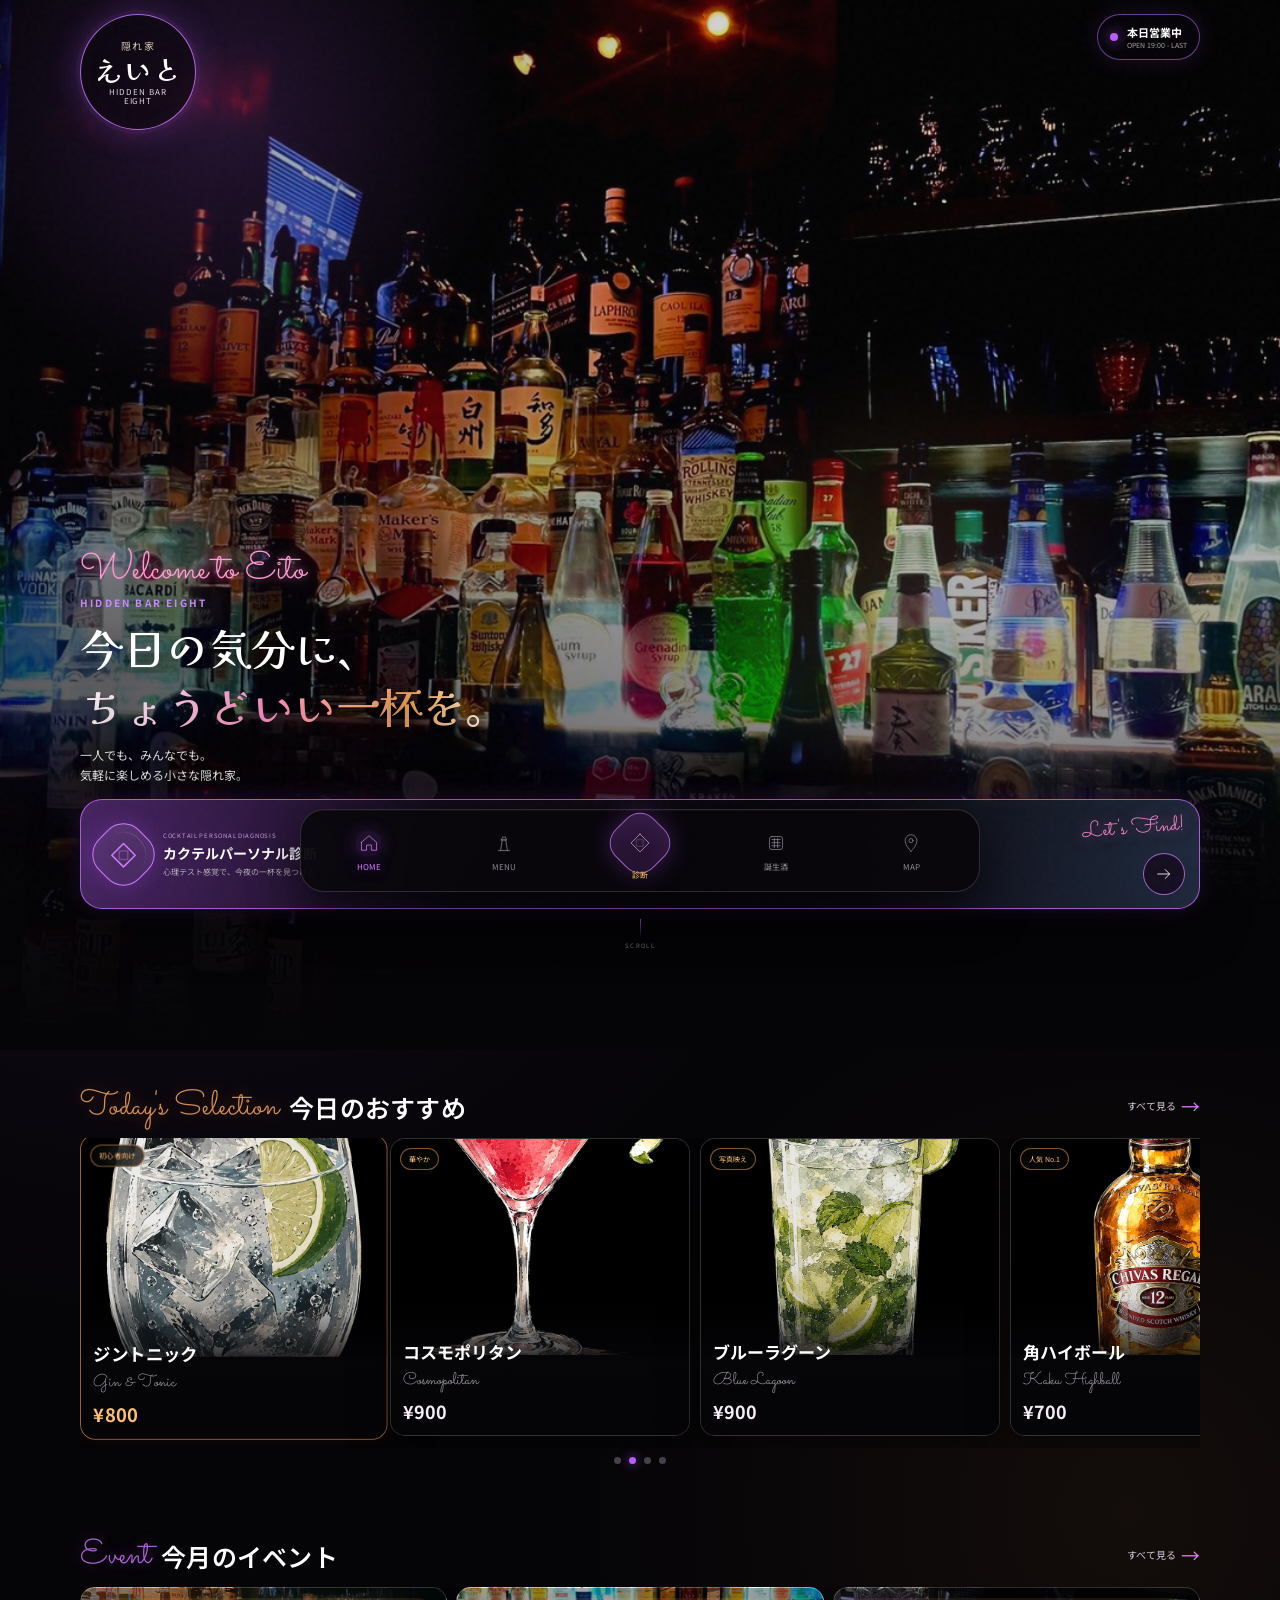
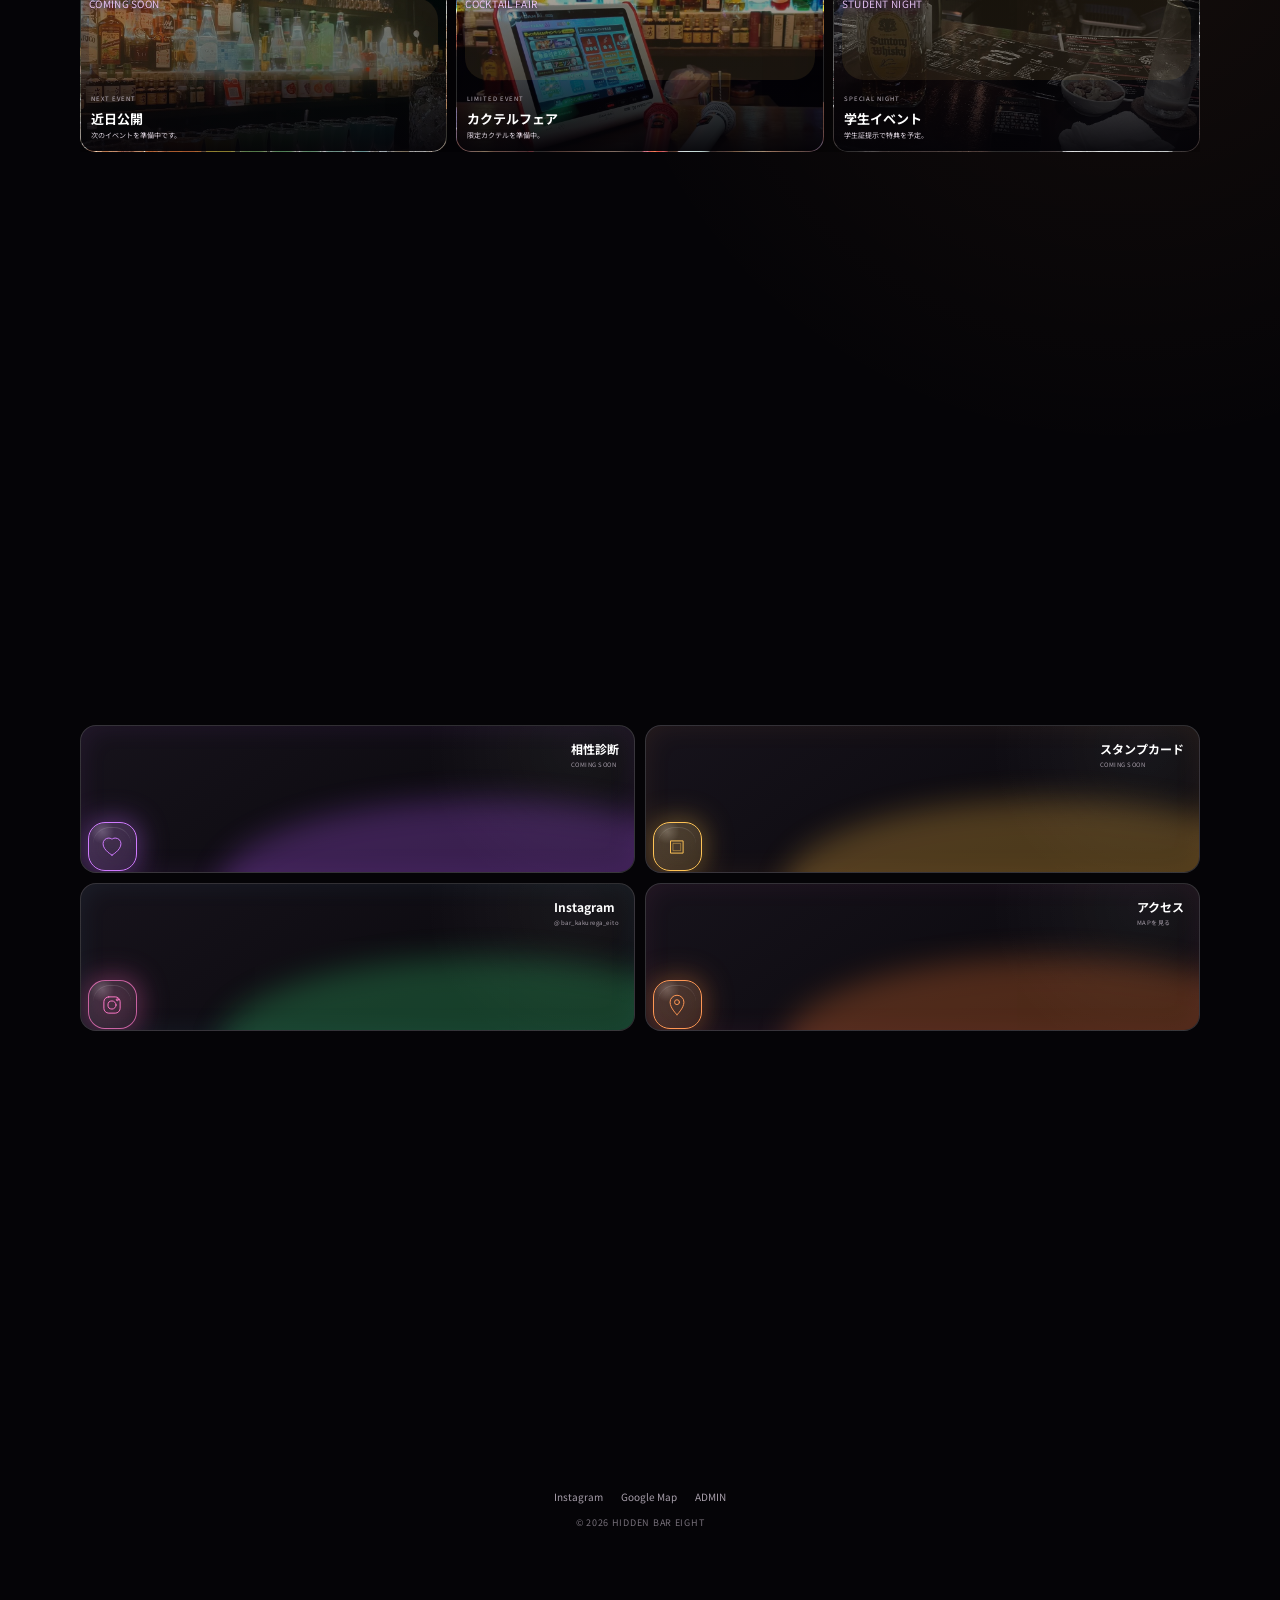
==== commit 9473ddae: "Ver.7 改善アップデート" ====
--- a/index.html
+++ b/index.html
@@ -10,13 +10,13 @@
   <link rel="preconnect" href="https://fonts.gstatic.com" crossorigin>
   <link href="https://fonts.googleapis.com/css2?family=Kaisei+Decol:wght@500;700&family=Noto+Sans+JP:wght@300;400;500;600;700&family=Sacramento&display=swap" rel="stylesheet">
   <link rel="stylesheet" href="assets/css/style.css">
-  <link rel="stylesheet" href="assets/css/top-final-mobile-v2.css?v=20260801-2">
+  <link rel="stylesheet" href="assets/css/top-final-refined-v3.css?v=20260803-1">
   <script src="https://cdn.jsdelivr.net/npm/@supabase/supabase-js@2"></script>
   <script src="assets/data/menu-data.js" defer></script>
   <script src="assets/js/supabase-config.js" defer></script>
   <script src="assets/js/data-service.js" defer></script>
   <script src="assets/js/app.js" defer></script>
-  <script src="assets/js/top-final.js?v=20260801-2" defer></script>
+  <script src="assets/js/top-final.js?v=20260803-1" defer></script>
 </head>
 <body data-page="home" class="top-final icon-system-final">
   <svg class="svg-sprite" aria-hidden="true" focusable="false">
@@ -129,7 +129,14 @@
     </section>
   </main>
 
-  <footer class="footer">© 2026 HIDDEN BAR EIGHT<br><a href="admin-login.html">ADMIN</a></footer>
+  <footer class="footer refined-footer">
+      <div class="refined-footer__links">
+        <a href="https://www.instagram.com/bar_kakurega_eito" target="_blank" rel="noopener">Instagram</a>
+        <a href="#access">Google Map</a>
+        <a href="admin-login.html">ADMIN</a>
+      </div>
+      <small>© 2026 HIDDEN BAR EIGHT</small>
+    </footer>
 
   <nav class="bottom-nav" aria-label="メインメニュー">
     <a class="active" href="index.html"><span class="nav-icon"><svg><use href="#i-home"></use></svg></span><small>HOME</small></a>
--- a/assets/css/top-final-refined-v3.css
+++ b/assets/css/top-final-refined-v3.css
@@ -0,0 +1,803 @@
+:root{--final-bg:#050407;--purple:#b85cff;--pink:#ff62b4;--orange:#ff9c4b;--cyan:#63d9ff;--white:#fff;--muted:#b8afb9}
+body.top-final{background:radial-gradient(circle at 12% 18%,rgba(184,92,255,.09),transparent 24%),radial-gradient(circle at 88% 45%,rgba(255,156,75,.06),transparent 25%),var(--final-bg);font-family:"Noto Sans JP",sans-serif;color:#fff;padding-bottom:96px}
+.top-final h1,.top-final h2,.top-final h3{font-family:"Kaisei Decol","Noto Serif JP",serif}.top-final .shell{width:min(calc(100% - 24px),1120px)}.top-final .data-source-badge{display:none!important}
+.final-hero{min-height:100svh}.final-hero .hero__media img{object-position:center 42%;filter:saturate(1.08) contrast(1.04) brightness(.88)}.final-hero .hero__shade{background:linear-gradient(180deg,rgba(4,2,7,.16),rgba(4,2,7,.18) 34%,rgba(4,2,7,.63) 72%,#050407 99%),linear-gradient(90deg,rgba(4,2,7,.56),transparent 68%)}.final-hero .hero__glow{background:radial-gradient(circle at 17% 11%,rgba(184,92,255,.18),transparent 20%),radial-gradient(circle at 72% 56%,rgba(255,156,75,.12),transparent 22%)}
+.top-final .topbar{align-items:flex-start;padding-top:max(14px,env(safe-area-inset-top))}.final-brand{text-decoration:none}.final-brand__seal{width:116px;height:116px;border-radius:50%;display:grid;place-items:center;align-content:center;gap:2px;text-align:center;background:rgba(8,5,12,.56);border:1px solid rgba(200,121,255,.85);box-shadow:0 0 0 4px rgba(184,92,255,.05),0 0 34px rgba(184,92,255,.28),inset 0 0 30px rgba(255,255,255,.025);backdrop-filter:blur(12px)}.final-brand__seal small{font-size:10px;letter-spacing:.16em}.final-brand__seal strong{font:700 28px "Kaisei Decol",serif}.final-brand__seal em{font-style:normal;font-size:8px;line-height:1.2;letter-spacing:.12em;color:#e1d7e5}.top-final .open-pill{border-color:rgba(188,111,255,.55);background:rgba(8,5,12,.68);box-shadow:0 0 24px rgba(184,92,255,.14)}.top-final .open-pill i{background:var(--purple);box-shadow:0 0 14px var(--purple)}
+.top-final .hero__content{min-height:100svh;justify-content:flex-end;padding-bottom:28px}.hero-script,.script-title{font-family:"Sacramento",cursive}.hero-script{margin:0 0 -3px;color:#ff83cd;font-size:27px;transform:rotate(-4deg);text-shadow:0 0 18px rgba(255,98,180,.55)}.top-final .hero__content>.eyebrow{color:#c98aff;margin-bottom:9px}.top-final .hero h1{font-size:clamp(35px,9vw,66px);line-height:1.26;font-weight:500;letter-spacing:-.03em;text-shadow:0 10px 34px rgba(0,0,0,.82)}.top-final .hero h1 span{background:linear-gradient(90deg,#fff 0%,#ff93c9 42%,#ffb15c 78%,#fff 100%);-webkit-background-clip:text;color:transparent}.top-final .hero__lead{font-size:12px;line-height:1.65;margin:13px 0 15px;color:rgba(255,255,255,.86)}
+.intro-item{opacity:0;transform:translateY(16px);animation:introUp .72s ease forwards}.intro-item:nth-of-type(1){animation-delay:.1s}.intro-item:nth-of-type(2){animation-delay:.22s}.intro-item:nth-of-type(3){animation-delay:.34s}.intro-item:nth-of-type(4){animation-delay:.48s}.diagnosis-cta.intro-item{animation-delay:.62s}.top-final .diagnosis-cta{grid-template-columns:auto 1fr auto;gap:11px;padding:14px;border-radius:22px;border:1px solid rgba(195,107,255,.8);background:radial-gradient(circle at 0 50%,rgba(184,92,255,.3),transparent 33%),radial-gradient(circle at 100% 50%,rgba(99,217,255,.15),transparent 31%),linear-gradient(135deg,rgba(28,14,40,.91),rgba(9,7,13,.91) 56%,rgba(21,13,31,.9));box-shadow:0 22px 66px rgba(0,0,0,.5),0 0 28px rgba(184,92,255,.18),inset 0 0 40px rgba(255,255,255,.02)}.top-final .diagnosis-cta__orb{width:58px;height:58px;border-radius:50%;font-size:34px;color:#e1b4ff;background:rgba(183,83,255,.12);border:1px solid rgba(207,135,255,.68);box-shadow:0 0 22px rgba(184,92,255,.3);animation:orbPulse 2.8s ease-in-out infinite}.top-final .diagnosis-cta__copy small{font-size:6px;color:#c9a1df;letter-spacing:.12em}.top-final .diagnosis-cta__copy strong{font-size:14px}.top-final .diagnosis-cta__copy em{font-size:8px;color:#b8aebc}.top-final .diagnosis-cta__action i{font:22px "Sacramento",cursive;color:#ff8ad1;text-shadow:0 0 15px rgba(255,98,180,.55)}.top-final .diagnosis-cta__action b{background:rgba(20,11,28,.8);border:1px solid rgba(205,124,255,.76);color:#fff;animation:arrowMove 1.8s ease-in-out infinite}.scroll-cue{display:grid;justify-items:center;gap:4px;margin-top:10px;font-size:6px;letter-spacing:.22em;color:#756e7b}.scroll-cue i{width:1px;height:18px;background:linear-gradient(var(--purple),transparent)}
+.final-section{padding:35px 0}.top-final .section-head{margin-bottom:13px}.section-title-row{display:flex;align-items:flex-end;gap:12px}.script-title{margin:0;font-size:29px;line-height:.9}.script-title--orange{color:#ffad68;text-shadow:0 0 16px rgba(255,156,75,.38)}.script-title--purple{color:#d078ff;text-shadow:0 0 16px rgba(184,92,255,.45)}.script-title--cyan{color:#73dfff;text-shadow:0 0 16px rgba(99,217,255,.35)}.top-final .section-head h2{font-size:15px;font-family:"Noto Sans JP",sans-serif;font-weight:400}.top-final .section-head>a{font-size:9px;color:#d5cad9}.top-final .section-head>a span{color:#d67cff;font-size:14px}
+.top-final .recommend-rail{grid-auto-columns:48%;gap:10px;padding-right:18px}.top-final .drink-card{min-height:298px;border-radius:15px;border-color:rgba(255,255,255,.16);background:linear-gradient(180deg,rgba(16,13,19,.82),rgba(6,5,8,.98));box-shadow:0 16px 42px rgba(0,0,0,.45)}.top-final .drink-card:first-child{transform:scale(1.025);transform-origin:left center;border-color:rgba(255,158,75,.6);box-shadow:0 17px 45px rgba(0,0,0,.46),0 0 18px rgba(255,156,75,.09)}.top-final .drink-card img{height:216px;object-fit:cover}.top-final .drink-card:after{background:linear-gradient(180deg,transparent 40%,rgba(5,4,7,.12) 54%,rgba(5,4,7,.98) 78%)}.top-final .drink-card__badge{top:9px;left:9px;padding:5px 8px;font-size:7px;color:#ffc07b;border-color:rgba(255,174,92,.48)}.top-final .drink-card__body{left:12px;right:12px;bottom:11px}.top-final .drink-card h3{font:500 14px "Noto Sans JP",sans-serif}.top-final .drink-card p{font-family:"Sacramento",cursive;font-size:18px;color:#d8cadf}.top-final .drink-card strong{font-size:14px;color:#fff;margin-top:5px}.top-final .mini-meter{display:none}.rail-dots{display:flex;justify-content:center;gap:8px;margin-top:9px}.rail-dots i{width:7px;height:7px;border-radius:50%;background:#45404a}.rail-dots i.active{background:var(--purple);box-shadow:0 0 11px rgba(184,92,255,.78)}
+.top-final .event-grid{grid-template-columns:repeat(3,minmax(0,1fr));gap:9px}.top-final .event-card{min-height:165px;display:block;position:relative;overflow:hidden;padding:0;border-radius:15px;background-position:center;background-size:cover;border:1px solid rgba(255,255,255,.17)}.event-card--coming{background-image:url("../images/gallery/gallery-03.jpg")}.event-card--fair{background-image:url("../images/gallery/gallery-02.jpg")}.event-card--student{background-image:url("../images/gallery/gallery-01.jpg")}.event-card__overlay{position:absolute;inset:0;background:linear-gradient(180deg,rgba(6,4,9,.15),rgba(6,4,9,.93))}.event-card__tag{position:absolute;top:10px;left:10px;right:10px;color:#d681ff;font-size:11px;text-shadow:0 0 12px rgba(184,92,255,.82)}.event-card__body{position:absolute;left:10px;right:10px;bottom:10px}.event-card__body small{font-size:6px;color:#c0b7c2}.event-card__body h3{font:500 12px "Noto Sans JP",sans-serif;margin:3px 0}.event-card__body p{font-size:7px;line-height:1.4;margin:0;color:#c7bdca}
+.birthday-card{grid-template-columns:auto 1fr auto;align-items:center;padding:17px;border-radius:18px;border-color:rgba(255,156,75,.48);background:radial-gradient(circle at 12% 50%,rgba(255,156,75,.15),transparent 31%),radial-gradient(circle at 100% 50%,rgba(184,92,255,.13),transparent 34%),linear-gradient(135deg,rgba(40,24,17,.84),rgba(10,8,12,.94));box-shadow:0 18px 54px rgba(0,0,0,.42)}.birthday-card .feature-card__icon{width:56px;height:56px;border-radius:16px;color:#ffc074;background:rgba(255,156,75,.08);border:1px solid rgba(255,174,91,.5)}.birthday-card h2{font-size:18px}.birthday-card p:not(.eyebrow){font-size:9px;margin:3px 0 0}.birthday-card .gold-button{background:rgba(13,9,16,.66);border:1px solid rgba(207,111,255,.62);color:#fff;box-shadow:0 0 18px rgba(184,92,255,.10)}
+.top-final .gallery{display:grid;grid-auto-flow:column;grid-auto-columns:44%;grid-template-columns:none;grid-auto-rows:118px;overflow-x:auto;gap:8px;scroll-snap-type:x mandatory;scrollbar-width:none;padding-right:18px}.top-final .gallery::-webkit-scrollbar{display:none}.top-final .gallery button{position:relative;grid-column:auto;grid-row:auto;scroll-snap-align:start;border-radius:13px;border:1px solid rgba(255,255,255,.15)}.top-final .gallery img{height:100%;object-fit:cover}.top-final .gallery button span{position:absolute;left:0;right:0;bottom:0;padding:18px 8px 7px;background:linear-gradient(transparent,rgba(3,2,5,.88));font-size:8px;color:#fff;text-align:left}
+.final-utilities{gap:10px}.top-final .utility{min-height:108px;border-radius:16px;background:linear-gradient(145deg,rgba(255,255,255,.07),rgba(255,255,255,.025));border-color:rgba(255,255,255,.12)}.top-final .utility:nth-child(1){box-shadow:inset 0 0 28px rgba(184,92,255,.09)}.top-final .utility:nth-child(2){box-shadow:inset 0 0 28px rgba(255,156,75,.08)}.top-final .utility:nth-child(3){box-shadow:inset 0 0 28px rgba(99,217,255,.07)}.top-final .utility:nth-child(4){box-shadow:inset 0 0 28px rgba(255,98,180,.07)}
+.final-store{position:relative;overflow:hidden;min-height:248px;background:url("../images/gallery/gallery-04.jpg") center/cover;border-radius:22px}.final-store__shade{position:absolute;inset:0;background:linear-gradient(90deg,rgba(5,4,7,.95),rgba(5,4,7,.72) 58%,rgba(5,4,7,.43))}.final-store__content{position:relative;z-index:2}.final-store dl{display:grid;gap:7px;margin:13px 0 0}.final-store dl div{display:grid;grid-template-columns:72px 1fr;gap:10px;font-size:10px}.final-store dt{color:#918896}.final-store dd{margin:0;color:#e4dce6}.top-final .footer a{font-size:7px;color:#5f5862;text-decoration:none}
+.top-final .bottom-nav{left:10px;right:10px;min-height:70px;border-radius:28px;background:rgba(9,7,11,.91);border-color:rgba(255,255,255,.15);box-shadow:0 18px 48px rgba(0,0,0,.66),inset 0 1px rgba(255,255,255,.035)}.top-final .bottom-nav a{color:#918b95}.top-final .bottom-nav a.active{color:#d484ff;text-shadow:0 0 14px rgba(184,92,255,.55)}.top-final .bottom-nav__primary span{background:rgba(184,92,255,.12);color:#dfaaff;border:1px solid rgba(195,108,255,.55);box-shadow:0 0 20px rgba(184,92,255,.18)}
+.top-final .lightbox{display:flex}.top-final .lightbox figure{margin:0;max-width:min(90vw,760px)}.top-final .lightbox figcaption{text-align:center;color:#d8cfdb;font-size:11px;margin-top:10px}.lightbox__prev,.lightbox__next{position:absolute;top:50%;transform:translateY(-50%);width:44px;height:54px;border-radius:999px;background:rgba(14,11,17,.72);border:1px solid rgba(255,255,255,.16);color:#fff;font-size:34px}.lightbox__prev{left:12px}.lightbox__next{right:12px}.lightbox__close{z-index:2}
+@keyframes introUp{to{opacity:1;transform:none}}@keyframes orbPulse{0%,100%{box-shadow:0 0 18px rgba(184,92,255,.24)}50%{box-shadow:0 0 32px rgba(184,92,255,.48)}}@keyframes arrowMove{0%,100%{transform:translateX(0)}50%{transform:translateX(4px)}}
+@media(max-width:420px){.final-brand__seal{width:96px;height:96px}.final-brand__seal strong{font-size:24px}.top-final .open-pill small{display:none}.top-final .hero h1{font-size:34px}.top-final .diagnosis-cta__action i{display:none}.top-final .diagnosis-cta{grid-template-columns:auto 1fr auto}.top-final .event-card{min-height:154px}.birthday-card{grid-template-columns:auto 1fr}.birthday-card .gold-button{grid-column:1/-1;justify-self:end}.top-final .gallery{grid-auto-columns:42%}}
+@media(max-width:360px){.top-final .shell{width:min(calc(100% - 18px),1120px)}.final-brand__seal{width:84px;height:84px}.final-brand__seal strong{font-size:21px}.top-final .open-pill{padding:8px 10px}.top-final .hero h1{font-size:31px}.top-final .diagnosis-cta__orb{width:50px;height:50px}.top-final .diagnosis-cta__copy strong{font-size:12px}.top-final .event-grid{gap:6px}.event-card__tag{font-size:9px}.top-final .recommend-rail{grid-auto-columns:52%}}
+@media(min-width:760px){.top-final .recommend-rail{grid-auto-columns:250px}.top-final .gallery{grid-auto-columns:240px}}
+@media(prefers-reduced-motion:reduce){.intro-item{opacity:1;transform:none;animation:none}.diagnosis-cta__orb,.diagnosis-cta__action b{animation:none}}
+
+/* =========================================================
+   Ver.7 TOP Final - Icon System refinement
+========================================================= */
+.svg-sprite{position:absolute;width:0;height:0;overflow:hidden;pointer-events:none}
+.icon-system-final svg{display:block;width:1em;height:1em;stroke:currentColor;stroke-width:2.4;stroke-linecap:round;stroke-linejoin:round;fill:none;overflow:visible}
+.icon-system-final .icon-shell{display:grid;place-items:center;position:relative;flex:0 0 auto;background:linear-gradient(145deg,rgba(255,255,255,.085),rgba(255,255,255,.018));border:1px solid currentColor;box-shadow:inset 0 0 26px rgba(255,255,255,.035),0 10px 28px rgba(0,0,0,.32)}
+.icon-system-final .icon-shell:after{content:"";position:absolute;inset:9%;border-radius:inherit;border-top:1px solid rgba(255,255,255,.24);opacity:.55;pointer-events:none}
+.icon-system-final .icon-shell--purple{color:#d07bff;box-shadow:0 0 22px rgba(184,92,255,.24),inset 0 0 25px rgba(184,92,255,.11)}
+.icon-system-final .icon-shell--gold{color:#ffc457;box-shadow:0 0 22px rgba(255,184,56,.19),inset 0 0 25px rgba(255,184,56,.10)}
+.icon-system-final .icon-shell--green{color:#75e79a;box-shadow:0 0 22px rgba(82,210,118,.18),inset 0 0 25px rgba(82,210,118,.09)}
+.icon-system-final .icon-shell--orange{color:#ff9855;box-shadow:0 0 22px rgba(255,126,48,.19),inset 0 0 25px rgba(255,126,48,.10)}
+
+/* Smartphone logo: never split the shop name */
+.icon-system-final .final-brand__seal strong{display:block;white-space:nowrap;word-break:keep-all;line-height:1.05;letter-spacing:.04em}
+.icon-system-final .final-brand__seal small,.icon-system-final .final-brand__seal em{white-space:nowrap}
+
+/* Main diagnosis icon and arrows */
+.icon-system-final .diagnosis-cta__orb{border-radius:22px;transform:rotate(45deg);width:57px;height:57px}
+.icon-system-final .diagnosis-cta__orb svg{width:34px;height:34px;transform:rotate(-45deg);stroke-width:2.8}
+.icon-system-final .diagnosis-cta__action b.round-arrow{display:grid;place-items:center;width:42px;height:42px;border-radius:50%;padding:0}
+.icon-system-final .diagnosis-cta__action b.round-arrow svg{width:20px;height:20px;stroke-width:2.7}
+.icon-system-final .button-arrow{display:inline-grid;place-items:center;margin-left:5px;vertical-align:middle}
+.icon-system-final .button-arrow svg{width:18px;height:18px}
+
+/* Birthday icon */
+.icon-system-final .birthday-card .feature-card__icon{border-radius:16px}
+.icon-system-final .birthday-card .feature-card__icon svg{width:31px;height:31px;stroke-width:2.15}
+
+/* Content shortcut cards */
+.icon-system-final .final-utilities{display:grid;grid-template-columns:repeat(2,minmax(0,1fr));gap:10px}
+.icon-system-final .final-utilities .utility{display:grid;grid-template-columns:auto minmax(0,1fr) auto;align-items:center;gap:12px;min-height:104px;padding:15px 14px;text-align:left;overflow:hidden;position:relative}
+.icon-system-final .final-utilities .utility:before{content:"";position:absolute;inset:auto -20% -70% 25%;height:120%;border-radius:50%;filter:blur(15px);opacity:.27;pointer-events:none}
+.icon-system-final .utility--compatibility:before{background:#b85cff}
+.icon-system-final .utility--stamp:before{background:#ffbb45}
+.icon-system-final .utility--instagram:before{background:#37cc73}
+.icon-system-final .utility--map:before{background:#ff7d35}
+.icon-system-final .utility__icon{width:49px;height:49px;border-radius:17px;z-index:1}
+.icon-system-final .utility__icon svg{width:26px;height:26px}
+.icon-system-final .utility__copy{display:grid;gap:4px;min-width:0;z-index:1}
+.icon-system-final .utility__copy strong{font-size:12px;line-height:1.35;white-space:normal}
+.icon-system-final .utility__copy small{font-size:6px;letter-spacing:.08em;color:#a79eaa;white-space:normal;overflow-wrap:anywhere}
+.icon-system-final .utility__arrow{width:18px;height:18px;color:#afa4b2;opacity:.72;z-index:1;transition:transform .24s ease,color .24s ease}
+.icon-system-final .utility:active{transform:scale(.975)}
+.icon-system-final .utility:hover .utility__arrow{transform:translateX(4px);color:#fff}
+
+/* Social / external-link cards in store information */
+.icon-system-final .store-card__buttons{display:grid;grid-template-columns:1fr;gap:9px;margin-top:18px}
+.icon-system-final .social-link-card{display:grid;grid-template-columns:auto 1fr auto;align-items:center;gap:12px;min-width:0;padding:12px 13px;border-radius:17px;color:#fff;text-decoration:none;border:1px solid rgba(255,255,255,.14);background:rgba(8,7,11,.72);backdrop-filter:blur(12px);box-shadow:0 12px 34px rgba(0,0,0,.25);transition:transform .22s ease,border-color .22s ease}
+.icon-system-final .social-link-card>svg{width:34px;height:34px;stroke-width:2.2}
+.icon-system-final .social-link-card span{display:grid;gap:2px;min-width:0}
+.icon-system-final .social-link-card strong{font-size:13px;font-weight:600}
+.icon-system-final .social-link-card small{font-size:8px;color:#b8afb9;overflow-wrap:anywhere}
+.icon-system-final .social-link-card b{display:grid;place-items:center;width:34px;height:34px;border-radius:50%;border:1px solid currentColor;background:rgba(255,255,255,.035)}
+.icon-system-final .social-link-card b svg{width:17px;height:17px}
+.icon-system-final .social-link-card--instagram{color:#ff7dc4;border-color:rgba(255,91,172,.43);background:linear-gradient(110deg,rgba(219,54,90,.17),rgba(126,39,177,.15),rgba(8,7,11,.72))}
+.icon-system-final .social-link-card--map{color:#ffb061;border-color:rgba(255,165,69,.42);background:linear-gradient(110deg,rgba(55,151,83,.08),rgba(255,164,70,.11),rgba(8,7,11,.72))}
+.icon-system-final .social-link-card:active{transform:scale(.98)}
+
+/* Refined bottom navigation icons */
+.icon-system-final .bottom-nav a{gap:5px}
+.icon-system-final .bottom-nav .nav-icon{display:grid;place-items:center;width:31px;height:31px;padding:0;background:none;border:0;border-radius:11px;color:currentColor;transition:background .22s ease,box-shadow .22s ease,transform .22s ease}
+.icon-system-final .bottom-nav .nav-icon svg{width:22px;height:22px;stroke-width:2.1}
+.icon-system-final .bottom-nav a.active .nav-icon{background:rgba(184,92,255,.12);box-shadow:0 0 17px rgba(184,92,255,.22)}
+.icon-system-final .bottom-nav__primary .nav-icon{width:54px;height:54px;border-radius:19px;transform:rotate(45deg);background:linear-gradient(145deg,rgba(184,92,255,.25),rgba(40,17,52,.76));border:1px solid rgba(209,132,255,.68);box-shadow:0 0 24px rgba(184,92,255,.27),inset 0 0 22px rgba(255,255,255,.035)}
+.icon-system-final .bottom-nav__primary .nav-icon svg{width:26px;height:26px;transform:rotate(-45deg);stroke-width:2.45}
+.icon-system-final .bottom-nav__primary small{color:#ffc952}
+
+@media(max-width:420px){
+  .icon-system-final .final-brand__seal{width:91px;height:91px}
+  .icon-system-final .final-brand__seal strong{font-size:21px;letter-spacing:.01em}
+  .icon-system-final .final-brand__seal small{font-size:8px}
+  .icon-system-final .final-brand__seal em{font-size:6px}
+  .icon-system-final .final-utilities .utility{grid-template-columns:auto 1fr;gap:9px;padding:13px 11px}
+  .icon-system-final .utility__icon{width:44px;height:44px;border-radius:15px}
+  .icon-system-final .utility__arrow{display:none}
+  .icon-system-final .utility__copy strong{font-size:11px}
+  .icon-system-final .store-card__buttons{grid-template-columns:1fr}
+}
+@media(max-width:350px){
+  .icon-system-final .final-utilities{grid-template-columns:1fr}
+}
+
+
+/* =========================================================
+   Mobile Corrected v2 — 2026-08-01
+   キャッシュ回避・スマホ崩れ・画像位置・固定ナビ重なり修正
+========================================================= */
+
+/* iOSで横幅が広がる原因を抑える */
+html, body {
+  width: 100%;
+  max-width: 100%;
+  overflow-x: clip;
+}
+.top-final *,
+.top-final *::before,
+.top-final *::after {
+  box-sizing: border-box;
+}
+.top-final main,
+.top-final header,
+.top-final section,
+.top-final footer {
+  max-width: 100%;
+  overflow: clip;
+}
+
+/* 固定ナビにコンテンツが隠れないよう余白を確保 */
+body.top-final {
+  padding-bottom: calc(112px + env(safe-area-inset-bottom));
+}
+.top-final .bottom-nav {
+  position: fixed;
+  z-index: 1000;
+  bottom: calc(10px + env(safe-area-inset-bottom));
+  margin: 0 auto;
+  width: auto;
+  max-width: 680px;
+}
+
+/* Heroの画像位置・高さをスマホ基準で固定 */
+.top-final .final-hero {
+  min-height: max(760px, 100svh);
+  height: auto;
+  padding-bottom: 118px;
+}
+.top-final .final-hero .hero__media {
+  position: absolute;
+  inset: 0;
+  overflow: hidden;
+}
+.top-final .final-hero .hero__media img {
+  width: 100%;
+  height: 100%;
+  max-width: none;
+  object-fit: cover;
+  object-position: 52% 44%;
+  transform: none;
+}
+.top-final .hero__content {
+  min-height: max(760px, 100svh);
+  justify-content: flex-end;
+  padding-top: 150px;
+  padding-bottom: 20px;
+}
+
+/* ロゴをスマホで必ず1行表示 */
+.icon-system-final .final-brand__seal {
+  flex: 0 0 auto;
+}
+.icon-system-final .final-brand__seal strong {
+  white-space: nowrap !important;
+  word-break: keep-all !important;
+  overflow-wrap: normal !important;
+}
+
+/* 診断カードの横はみ出し防止 */
+.top-final .diagnosis-cta {
+  width: 100%;
+  max-width: 100%;
+  min-width: 0;
+}
+.top-final .diagnosis-cta__copy {
+  min-width: 0;
+}
+.top-final .diagnosis-cta__copy strong,
+.top-final .diagnosis-cta__copy em {
+  overflow-wrap: anywhere;
+}
+
+/* おすすめカードのサイズを端末幅に合わせる */
+.top-final .recommend-rail {
+  max-width: 100%;
+  grid-auto-columns: min(72vw, 300px);
+  scroll-padding-left: 14px;
+}
+.top-final .drink-card {
+  width: 100%;
+  min-width: 0;
+}
+
+/* イベント文字が巨大化・はみ出ししないよう完全固定 */
+.top-final .event-grid {
+  width: min(calc(100% - 28px), 1120px);
+  grid-template-columns: repeat(3, minmax(0, 1fr));
+  overflow: hidden;
+}
+.top-final .event-card {
+  min-width: 0;
+  width: 100%;
+  overflow: hidden;
+}
+.top-final .event-card__tag {
+  display: block;
+  inset: 10px 8px auto;
+  width: auto;
+  max-width: calc(100% - 16px);
+  font-family: "Noto Sans JP", sans-serif;
+  font-size: clamp(7px, 2.25vw, 10px) !important;
+  line-height: 1.15;
+  letter-spacing: .03em;
+  white-space: normal;
+  overflow-wrap: anywhere;
+  word-break: break-word;
+  opacity: .92;
+}
+.top-final .event-card__body {
+  min-width: 0;
+}
+.top-final .event-card__body h3,
+.top-final .event-card__body p,
+.top-final .event-card__body small {
+  max-width: 100%;
+  overflow-wrap: anywhere;
+}
+
+/* ギャラリー画像を同一比率・位置に統一 */
+.top-final .gallery {
+  grid-auto-rows: auto;
+  grid-auto-columns: min(56vw, 230px);
+  align-items: stretch;
+}
+.top-final .gallery button {
+  aspect-ratio: 4 / 3;
+  height: auto;
+  min-width: 0;
+  overflow: hidden;
+}
+.top-final .gallery img {
+  width: 100%;
+  height: 100%;
+  object-fit: cover;
+  object-position: center;
+}
+
+/* コンテンツアイコンをデザイン案に近い質感へ強化 */
+.icon-system-final .utility__icon {
+  background:
+    radial-gradient(circle at 28% 18%, rgba(255,255,255,.22), transparent 24%),
+    linear-gradient(145deg, rgba(255,255,255,.10), rgba(255,255,255,.015));
+}
+.icon-system-final .utility__icon::before {
+  content: "";
+  position: absolute;
+  inset: -7px;
+  border-radius: inherit;
+  background: currentColor;
+  filter: blur(15px);
+  opacity: .18;
+  z-index: -1;
+}
+.icon-system-final .final-utilities .utility {
+  background:
+    radial-gradient(circle at 90% 15%, rgba(255,255,255,.055), transparent 30%),
+    linear-gradient(145deg, rgba(24,20,29,.94), rgba(8,7,11,.96));
+  border: 1px solid rgba(255,255,255,.15);
+}
+
+/* スマホ用 */
+@media (max-width: 520px) {
+  .top-final .shell {
+    width: calc(100% - 28px);
+  }
+
+  .top-final .topbar {
+    padding-left: 14px;
+    padding-right: 14px;
+  }
+
+  .icon-system-final .final-brand__seal {
+    width: 92px;
+    height: 92px;
+  }
+
+  .icon-system-final .final-brand__seal strong {
+    font-size: 22px;
+    letter-spacing: .015em;
+  }
+
+  .top-final .open-pill {
+    max-width: 148px;
+    padding: 9px 12px;
+  }
+
+  .top-final .hero-script {
+    font-size: clamp(28px, 8.5vw, 40px);
+  }
+
+  .top-final .hero h1 {
+    font-size: clamp(34px, 10.2vw, 47px);
+    line-height: 1.35;
+  }
+
+  .top-final .hero__lead {
+    margin-bottom: 18px;
+  }
+
+  .top-final .diagnosis-cta {
+    grid-template-columns: 56px minmax(0, 1fr) 42px;
+    gap: 11px;
+    padding: 15px 14px;
+    border-radius: 22px;
+  }
+
+  .icon-system-final .diagnosis-cta__orb {
+    width: 50px;
+    height: 50px;
+    border-radius: 17px;
+  }
+
+  .top-final .diagnosis-cta__copy small {
+    font-size: 6px;
+  }
+
+  .top-final .diagnosis-cta__copy strong {
+    font-size: clamp(13px, 3.7vw, 16px);
+    white-space: nowrap;
+  }
+
+  .top-final .diagnosis-cta__copy em {
+    font-size: 8px;
+    line-height: 1.45;
+  }
+
+  .top-final .section-head {
+    align-items: end;
+  }
+
+  .top-final .section-title-row {
+    min-width: 0;
+    flex-wrap: wrap;
+    row-gap: 0;
+  }
+
+  .top-final .script-title {
+    font-size: clamp(31px, 9vw, 43px);
+    line-height: .95;
+  }
+
+  .top-final .section-head h2 {
+    font-size: 18px;
+  }
+
+  .top-final .event-grid {
+    width: calc(100% - 28px);
+    gap: 8px;
+  }
+
+  .top-final .event-card {
+    min-height: 150px;
+    border-radius: 15px;
+  }
+
+  .top-final .event-card__body {
+    left: 8px;
+    right: 8px;
+    bottom: 9px;
+  }
+
+  .top-final .event-card__body h3 {
+    font-size: 11px;
+  }
+
+  .top-final .event-card__body p {
+    font-size: 6.5px;
+  }
+
+  .top-final .birthday-card {
+    padding: 18px 15px;
+  }
+
+  .top-final .gallery {
+    grid-auto-columns: 58vw;
+  }
+
+  .icon-system-final .final-utilities {
+    grid-template-columns: repeat(2, minmax(0, 1fr));
+  }
+
+  .icon-system-final .final-utilities .utility {
+    min-height: 128px;
+    grid-template-columns: 1fr;
+    align-content: space-between;
+    padding: 16px;
+  }
+
+  .icon-system-final .utility__icon {
+    width: 52px;
+    height: 52px;
+  }
+
+  .icon-system-final .utility__copy strong {
+    font-size: 16px;
+  }
+
+  .icon-system-final .utility__copy small {
+    font-size: 9px;
+  }
+
+  .top-final .final-store {
+    min-height: 330px;
+  }
+
+  .top-final .bottom-nav {
+    left: 12px;
+    right: 12px;
+    min-height: 76px;
+  }
+}
+
+/* iPhoneの低い画面ではHeroを圧縮 */
+@media (max-width: 520px) and (max-height: 760px) {
+  .top-final .final-hero,
+  .top-final .hero__content {
+    min-height: 760px;
+  }
+  .top-final .hero__content {
+    padding-top: 125px;
+  }
+  .top-final .hero h1 {
+    font-size: 34px;
+  }
+}
+
+/* フルページスクリーンショットでは固定ナビが複数写ることがあるが、
+   実画面上には1つだけ表示されます。 */
+
+
+/* =========================================================
+   Ver.7 Refined v3 — usability & visual hierarchy update
+   2026-08-03
+========================================================= */
+
+/* 1. HERO — 写真を見せ、診断カードまで早く到達 */
+.top-final .final-hero,
+.top-final .hero__content {
+  min-height: max(700px, 92svh);
+}
+.top-final .final-hero {
+  padding-bottom: 92px;
+}
+.top-final .hero__content {
+  padding-top: 132px;
+  padding-bottom: 8px;
+}
+.top-final .final-hero .hero__media img {
+  filter: saturate(1.06) contrast(.98) brightness(1.02);
+  object-position: 50% 47%;
+}
+.top-final .final-hero .hero__shade {
+  background:
+    linear-gradient(180deg, rgba(4,2,7,.10), rgba(4,2,7,.12) 31%, rgba(4,2,7,.45) 69%, #050407 99%),
+    linear-gradient(90deg, rgba(4,2,7,.40), transparent 72%);
+}
+
+/* 2. Hero typography — 文字の圧迫を軽減 */
+.top-final .hero-script {
+  color: #ff9ad4;
+  font-size: clamp(28px, 8.2vw, 38px);
+  text-shadow:
+    0 0 8px rgba(255,255,255,.26),
+    0 0 18px rgba(255,98,180,.62);
+}
+.top-final .hero h1 {
+  font-size: clamp(31px, 8.8vw, 44px);
+  line-height: 1.30;
+}
+.top-final .hero__lead {
+  font-size: 12px;
+  line-height: 1.72;
+  margin: 11px 0 13px;
+}
+
+/* 3. Diagnosis CTA — 目立つが大きすぎない */
+.top-final .diagnosis-cta {
+  min-height: 106px;
+  padding: 13px 14px;
+  box-shadow:
+    0 18px 52px rgba(0,0,0,.48),
+    0 0 24px rgba(184,92,255,.16),
+    inset 0 0 34px rgba(255,255,255,.022);
+}
+.top-final .diagnosis-cta:active,
+.top-final .utility:active,
+.top-final .drink-card:active,
+.top-final .event-card:active,
+.top-final .gold-button:active,
+.top-final .social-link-card:active {
+  transform: scale(.985);
+}
+
+/* 4. Bottom navigation — 占有面積を削減 */
+.top-final .bottom-nav {
+  min-height: 64px;
+  border-radius: 24px;
+  bottom: calc(8px + env(safe-area-inset-bottom));
+}
+.top-final .bottom-nav a {
+  min-height: 58px;
+  padding: 6px 2px 5px;
+}
+.top-final .bottom-nav .nav-icon {
+  width: 25px;
+  height: 25px;
+}
+.top-final .bottom-nav__primary .nav-icon {
+  width: 54px;
+  height: 54px;
+}
+.top-final .bottom-nav small {
+  font-size: 8px;
+}
+
+/* 5. Section hierarchy — 日本語を主、英字を副 */
+.top-final .section-title-row {
+  align-items: center;
+  gap: 10px;
+}
+.top-final .script-title {
+  font-size: clamp(25px, 7vw, 34px);
+  opacity: .82;
+}
+.top-final .section-head h2 {
+  font-size: clamp(20px, 5.3vw, 25px);
+  font-weight: 600;
+  letter-spacing: .01em;
+}
+.top-final .section-head > a {
+  min-width: 72px;
+  min-height: 40px;
+  display: inline-flex;
+  align-items: center;
+  justify-content: flex-end;
+  gap: 5px;
+  font-size: 10px;
+}
+.top-final .section-head > a span {
+  font-size: 19px;
+}
+
+/* 6. Drink cards — 情報の強弱を整理 */
+.top-final .drink-card h3 {
+  font-size: 17px;
+  font-weight: 700;
+}
+.top-final .drink-card p {
+  font-size: 17px;
+  color: #aaa1ad;
+  opacity: .92;
+}
+.top-final .drink-card strong {
+  font-size: 18px;
+  color: #ffbf72;
+  font-weight: 700;
+}
+.top-final .drink-card:not(:first-child) strong {
+  color: #f5eef7;
+}
+.top-final .drink-card {
+  transition: transform .22s ease, border-color .22s ease, box-shadow .22s ease;
+}
+@media (hover:hover) {
+  .top-final .drink-card:hover {
+    transform: translateY(-4px);
+    border-color: rgba(199,111,255,.56);
+    box-shadow: 0 20px 50px rgba(0,0,0,.54), 0 0 20px rgba(184,92,255,.12);
+  }
+}
+
+/* 7. Event cards — 文字可読性を強化 */
+.top-final .event-card__overlay {
+  background:
+    linear-gradient(180deg, rgba(4,3,7,.36), rgba(4,3,7,.58) 43%, rgba(4,3,7,.96) 100%);
+}
+.top-final .event-card__tag {
+  color: #f0caff;
+  text-shadow: 0 0 10px rgba(184,92,255,.62), 0 1px 4px rgba(0,0,0,.88);
+}
+.top-final .event-card__body h3 {
+  font-size: 13px;
+  font-weight: 700;
+}
+.top-final .event-card__body p {
+  color: #ddd4df;
+}
+
+/* 8. Gallery — 3:2固定・均一化 */
+.top-final .gallery {
+  grid-auto-columns: min(68vw, 290px);
+}
+.top-final .gallery button {
+  aspect-ratio: 3 / 2;
+  height: auto;
+}
+.top-final .gallery img {
+  object-position: center center;
+}
+.top-final .gallery button span {
+  font-size: 10px;
+  font-weight: 500;
+}
+
+/* 9. Utility cards — アイコンと文字の整列を改善 */
+.icon-system-final .final-utilities .utility {
+  min-height: 148px;
+  display: grid;
+  grid-template-columns: 60px minmax(0,1fr);
+  align-items: center;
+  gap: 14px;
+  padding: 16px;
+}
+.icon-system-final .final-utilities .utility__icon {
+  justify-self: center;
+  align-self: center;
+}
+.icon-system-final .final-utilities .utility__copy {
+  align-self: center;
+}
+.icon-system-final .final-utilities .utility__copy strong {
+  display: block;
+  line-height: 1.28;
+}
+.icon-system-final .final-utilities .utility__arrow {
+  display: none;
+}
+
+/* Instagramはブランドに近い紫〜ピンクへ */
+.icon-system-final .utility--instagram {
+  box-shadow:
+    inset 0 0 34px rgba(255,76,170,.11),
+    inset -40px -30px 60px rgba(126,57,255,.10);
+}
+.icon-system-final .utility--instagram .icon-shell--green {
+  color: #ff79c9;
+  border-color: rgba(255,121,201,.72);
+  box-shadow: 0 0 23px rgba(255,91,185,.20);
+}
+
+/* 10. Store card — 情報の読みやすさ */
+.final-store dt {
+  color: #c0b7c4;
+  font-weight: 500;
+}
+.final-store dd {
+  color: #fff;
+  font-weight: 600;
+}
+.final-store dl div {
+  font-size: 12px;
+}
+.final-store__shade {
+  background:
+    linear-gradient(90deg, rgba(5,4,7,.96), rgba(5,4,7,.74) 60%, rgba(5,4,7,.43));
+}
+
+/* 11. Footer — 最低限の導線を追加 */
+.refined-footer {
+  padding: 22px 16px 120px;
+  text-align: center;
+  color: #77707a;
+}
+.refined-footer__links {
+  display: flex;
+  justify-content: center;
+  gap: 18px;
+  margin-bottom: 12px;
+}
+.refined-footer__links a {
+  color: #a89fab !important;
+  font-size: 10px !important;
+  text-decoration: none;
+}
+.refined-footer small {
+  font-size: 9px;
+  letter-spacing: .08em;
+}
+
+/* 12. Scroll reveal */
+.top-final .reveal {
+  opacity: 0;
+  transform: translateY(18px) scale(.985);
+  transition:
+    opacity .65s ease,
+    transform .65s cubic-bezier(.2,.75,.2,1);
+}
+.top-final .reveal.is-visible {
+  opacity: 1;
+  transform: none;
+}
+
+/* 13. 営業中バッジは控えめに発光 */
+.top-final .open-pill {
+  animation: openGlow 3.4s ease-in-out infinite;
+}
+@keyframes openGlow {
+  0%,100% { box-shadow: 0 0 17px rgba(184,92,255,.10); }
+  50% { box-shadow: 0 0 25px rgba(184,92,255,.22); }
+}
+
+/* iPhone向け最終調整 */
+@media (max-width: 520px) {
+  body.top-final {
+    padding-bottom: calc(92px + env(safe-area-inset-bottom));
+  }
+
+  .top-final .final-hero,
+  .top-final .hero__content {
+    min-height: max(680px, 90svh);
+  }
+
+  .top-final .final-hero {
+    padding-bottom: 78px;
+  }
+
+  .top-final .hero__content {
+    padding-top: 116px;
+  }
+
+  .top-final .diagnosis-cta {
+    min-height: 98px;
+  }
+
+  .top-final .recommend-rail {
+    grid-auto-columns: min(75vw, 310px);
+  }
+
+  .top-final .event-grid {
+    gap: 7px;
+  }
+
+  .top-final .event-card {
+    min-height: 156px;
+  }
+
+  .top-final .gallery {
+    grid-auto-columns: 72vw;
+  }
+
+  .icon-system-final .final-utilities {
+    gap: 10px;
+  }
+
+  .icon-system-final .final-utilities .utility {
+    min-height: 138px;
+    grid-template-columns: 54px minmax(0,1fr);
+    gap: 10px;
+    padding: 14px 12px;
+  }
+
+  .icon-system-final .utility__copy strong {
+    font-size: 15px;
+  }
+
+  .icon-system-final .utility__copy small {
+    font-size: 9px;
+    overflow-wrap: anywhere;
+  }
+
+  .top-final .bottom-nav {
+    left: 14px;
+    right: 14px;
+  }
+}
+
+/* 小さい端末でも診断カードまで見せる */
+@media (max-width: 390px) and (max-height: 760px) {
+  .top-final .final-hero,
+  .top-final .hero__content {
+    min-height: 680px;
+  }
+  .top-final .hero__content {
+    padding-top: 104px;
+  }
+  .top-final .hero h1 {
+    font-size: 30px;
+  }
+  .top-final .hero__lead {
+    line-height: 1.55;
+    margin: 8px 0 10px;
+  }
+}
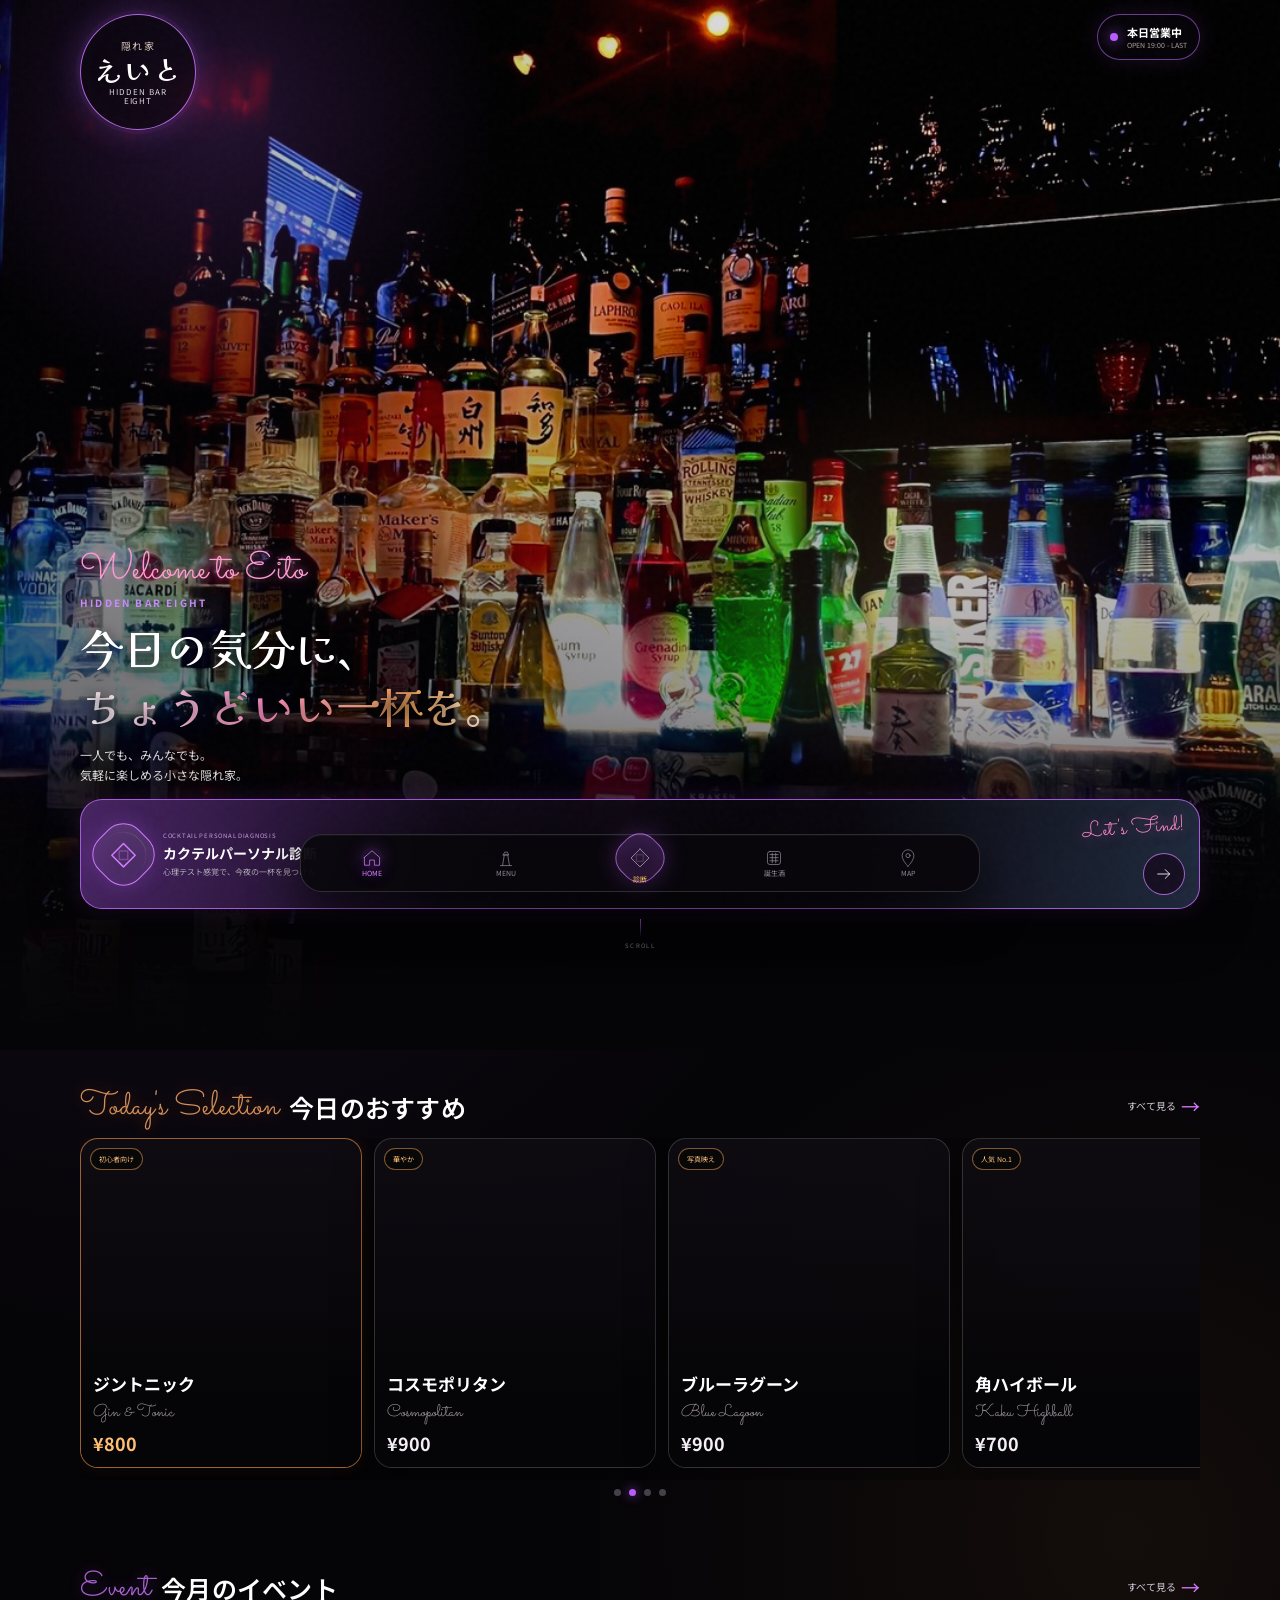
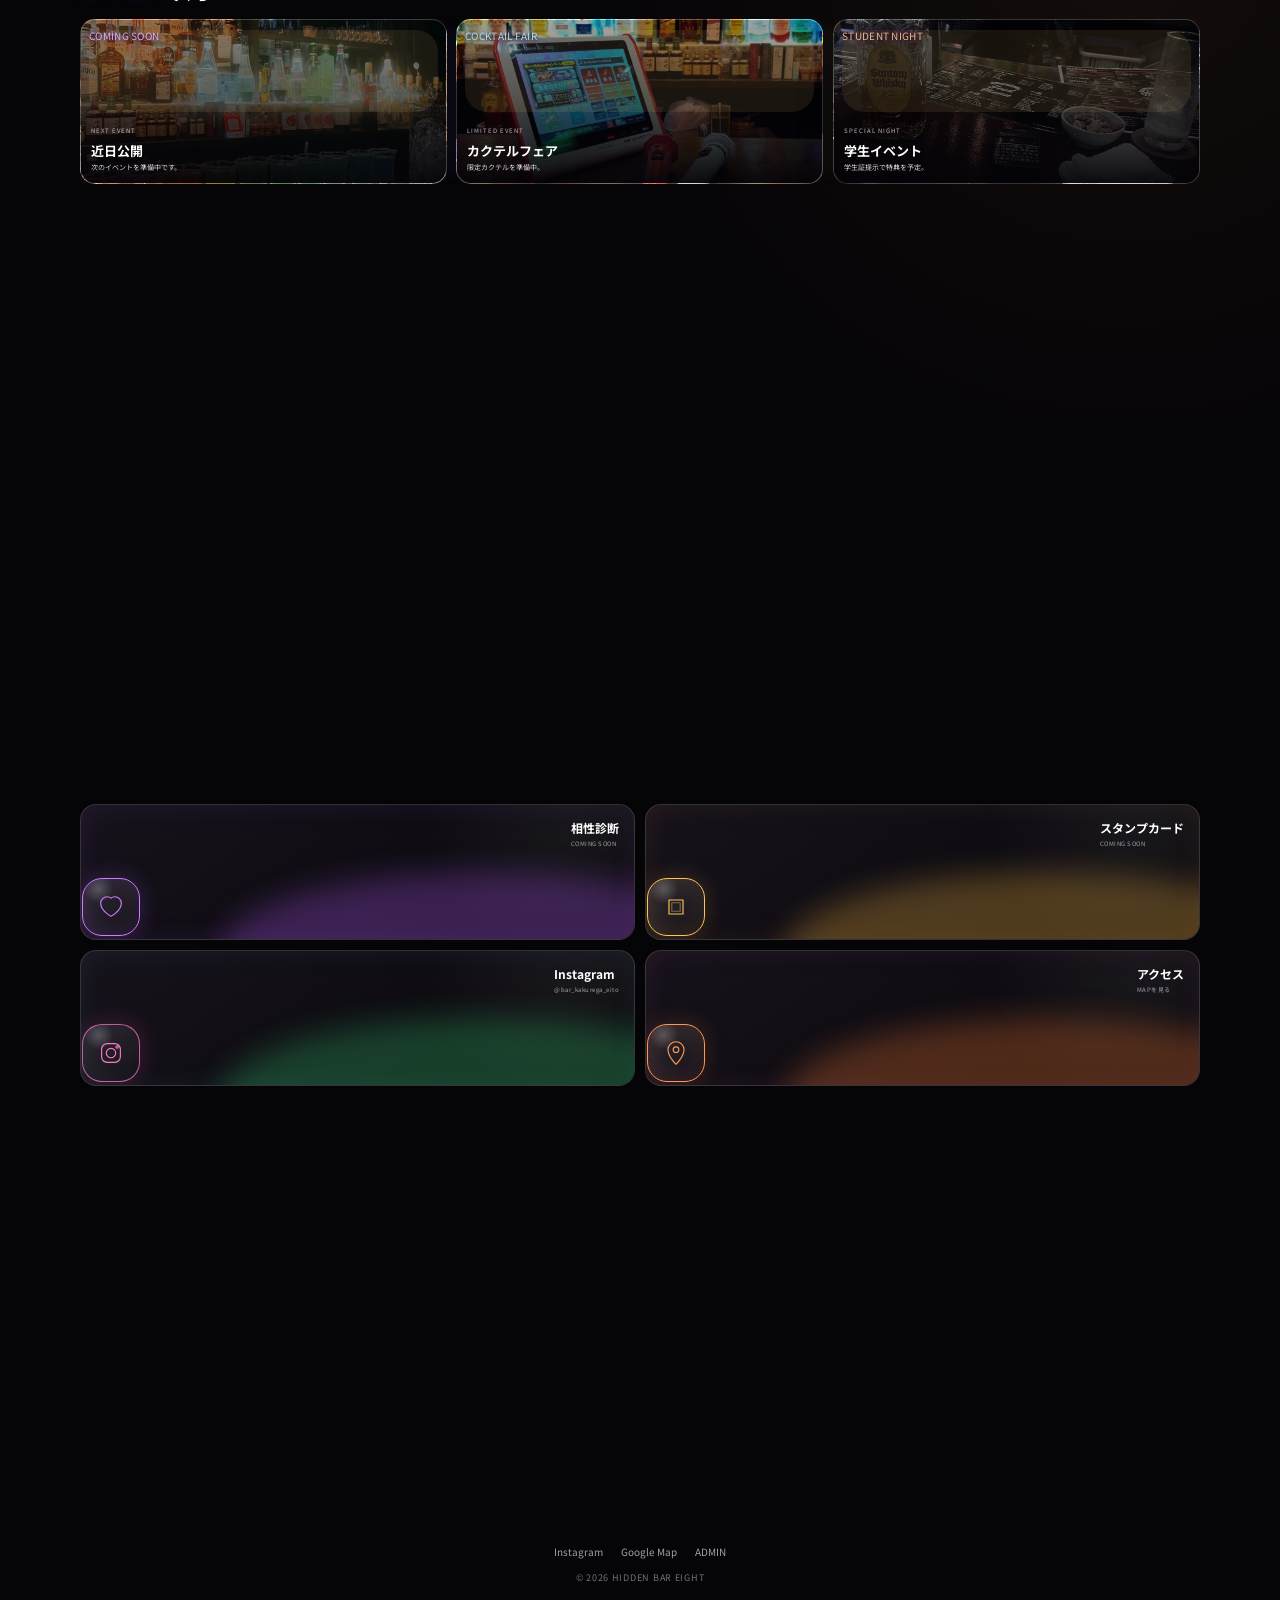
==== commit cacdf3ea: "Ver.8 UI最終調整" ====
--- a/index.html
+++ b/index.html
@@ -10,13 +10,13 @@
   <link rel="preconnect" href="https://fonts.gstatic.com" crossorigin>
   <link href="https://fonts.googleapis.com/css2?family=Kaisei+Decol:wght@500;700&family=Noto+Sans+JP:wght@300;400;500;600;700&family=Sacramento&display=swap" rel="stylesheet">
   <link rel="stylesheet" href="assets/css/style.css">
-  <link rel="stylesheet" href="assets/css/top-final-refined-v3.css?v=20260803-1">
+  <link rel="stylesheet" href="assets/css/ver8-polish.css?v=20260805-1">
   <script src="https://cdn.jsdelivr.net/npm/@supabase/supabase-js@2"></script>
   <script src="assets/data/menu-data.js" defer></script>
   <script src="assets/js/supabase-config.js" defer></script>
   <script src="assets/js/data-service.js" defer></script>
   <script src="assets/js/app.js" defer></script>
-  <script src="assets/js/top-final.js?v=20260803-1" defer></script>
+  <script src="assets/js/top-final.js?v=20260805-1" defer></script>
 </head>
 <body data-page="home" class="top-final icon-system-final">
   <svg class="svg-sprite" aria-hidden="true" focusable="false">
--- a/assets/css/ver8-polish.css
+++ b/assets/css/ver8-polish.css
@@ -0,0 +1,860 @@
+:root{--final-bg:#050407;--purple:#b85cff;--pink:#ff62b4;--orange:#ff9c4b;--cyan:#63d9ff;--white:#fff;--muted:#b8afb9}
+body.top-final{background:radial-gradient(circle at 12% 18%,rgba(184,92,255,.09),transparent 24%),radial-gradient(circle at 88% 45%,rgba(255,156,75,.06),transparent 25%),var(--final-bg);font-family:"Noto Sans JP",sans-serif;color:#fff;padding-bottom:96px}
+.top-final h1,.top-final h2,.top-final h3{font-family:"Kaisei Decol","Noto Serif JP",serif}.top-final .shell{width:min(calc(100% - 24px),1120px)}.top-final .data-source-badge{display:none!important}
+.final-hero{min-height:100svh}.final-hero .hero__media img{object-position:center 42%;filter:saturate(1.08) contrast(1.04) brightness(.88)}.final-hero .hero__shade{background:linear-gradient(180deg,rgba(4,2,7,.16),rgba(4,2,7,.18) 34%,rgba(4,2,7,.63) 72%,#050407 99%),linear-gradient(90deg,rgba(4,2,7,.56),transparent 68%)}.final-hero .hero__glow{background:radial-gradient(circle at 17% 11%,rgba(184,92,255,.18),transparent 20%),radial-gradient(circle at 72% 56%,rgba(255,156,75,.12),transparent 22%)}
+.top-final .topbar{align-items:flex-start;padding-top:max(14px,env(safe-area-inset-top))}.final-brand{text-decoration:none}.final-brand__seal{width:116px;height:116px;border-radius:50%;display:grid;place-items:center;align-content:center;gap:2px;text-align:center;background:rgba(8,5,12,.56);border:1px solid rgba(200,121,255,.85);box-shadow:0 0 0 4px rgba(184,92,255,.05),0 0 34px rgba(184,92,255,.28),inset 0 0 30px rgba(255,255,255,.025);backdrop-filter:blur(12px)}.final-brand__seal small{font-size:10px;letter-spacing:.16em}.final-brand__seal strong{font:700 28px "Kaisei Decol",serif}.final-brand__seal em{font-style:normal;font-size:8px;line-height:1.2;letter-spacing:.12em;color:#e1d7e5}.top-final .open-pill{border-color:rgba(188,111,255,.55);background:rgba(8,5,12,.68);box-shadow:0 0 24px rgba(184,92,255,.14)}.top-final .open-pill i{background:var(--purple);box-shadow:0 0 14px var(--purple)}
+.top-final .hero__content{min-height:100svh;justify-content:flex-end;padding-bottom:28px}.hero-script,.script-title{font-family:"Sacramento",cursive}.hero-script{margin:0 0 -3px;color:#ff83cd;font-size:27px;transform:rotate(-4deg);text-shadow:0 0 18px rgba(255,98,180,.55)}.top-final .hero__content>.eyebrow{color:#c98aff;margin-bottom:9px}.top-final .hero h1{font-size:clamp(35px,9vw,66px);line-height:1.26;font-weight:500;letter-spacing:-.03em;text-shadow:0 10px 34px rgba(0,0,0,.82)}.top-final .hero h1 span{background:linear-gradient(90deg,#fff 0%,#ff93c9 42%,#ffb15c 78%,#fff 100%);-webkit-background-clip:text;color:transparent}.top-final .hero__lead{font-size:12px;line-height:1.65;margin:13px 0 15px;color:rgba(255,255,255,.86)}
+.intro-item{opacity:0;transform:translateY(16px);animation:introUp .72s ease forwards}.intro-item:nth-of-type(1){animation-delay:.1s}.intro-item:nth-of-type(2){animation-delay:.22s}.intro-item:nth-of-type(3){animation-delay:.34s}.intro-item:nth-of-type(4){animation-delay:.48s}.diagnosis-cta.intro-item{animation-delay:.62s}.top-final .diagnosis-cta{grid-template-columns:auto 1fr auto;gap:11px;padding:14px;border-radius:22px;border:1px solid rgba(195,107,255,.8);background:radial-gradient(circle at 0 50%,rgba(184,92,255,.3),transparent 33%),radial-gradient(circle at 100% 50%,rgba(99,217,255,.15),transparent 31%),linear-gradient(135deg,rgba(28,14,40,.91),rgba(9,7,13,.91) 56%,rgba(21,13,31,.9));box-shadow:0 22px 66px rgba(0,0,0,.5),0 0 28px rgba(184,92,255,.18),inset 0 0 40px rgba(255,255,255,.02)}.top-final .diagnosis-cta__orb{width:58px;height:58px;border-radius:50%;font-size:34px;color:#e1b4ff;background:rgba(183,83,255,.12);border:1px solid rgba(207,135,255,.68);box-shadow:0 0 22px rgba(184,92,255,.3);animation:orbPulse 2.8s ease-in-out infinite}.top-final .diagnosis-cta__copy small{font-size:6px;color:#c9a1df;letter-spacing:.12em}.top-final .diagnosis-cta__copy strong{font-size:14px}.top-final .diagnosis-cta__copy em{font-size:8px;color:#b8aebc}.top-final .diagnosis-cta__action i{font:22px "Sacramento",cursive;color:#ff8ad1;text-shadow:0 0 15px rgba(255,98,180,.55)}.top-final .diagnosis-cta__action b{background:rgba(20,11,28,.8);border:1px solid rgba(205,124,255,.76);color:#fff;animation:arrowMove 1.8s ease-in-out infinite}.scroll-cue{display:grid;justify-items:center;gap:4px;margin-top:10px;font-size:6px;letter-spacing:.22em;color:#756e7b}.scroll-cue i{width:1px;height:18px;background:linear-gradient(var(--purple),transparent)}
+.final-section{padding:35px 0}.top-final .section-head{margin-bottom:13px}.section-title-row{display:flex;align-items:flex-end;gap:12px}.script-title{margin:0;font-size:29px;line-height:.9}.script-title--orange{color:#ffad68;text-shadow:0 0 16px rgba(255,156,75,.38)}.script-title--purple{color:#d078ff;text-shadow:0 0 16px rgba(184,92,255,.45)}.script-title--cyan{color:#73dfff;text-shadow:0 0 16px rgba(99,217,255,.35)}.top-final .section-head h2{font-size:15px;font-family:"Noto Sans JP",sans-serif;font-weight:400}.top-final .section-head>a{font-size:9px;color:#d5cad9}.top-final .section-head>a span{color:#d67cff;font-size:14px}
+.top-final .recommend-rail{grid-auto-columns:48%;gap:10px;padding-right:18px}.top-final .drink-card{min-height:298px;border-radius:15px;border-color:rgba(255,255,255,.16);background:linear-gradient(180deg,rgba(16,13,19,.82),rgba(6,5,8,.98));box-shadow:0 16px 42px rgba(0,0,0,.45)}.top-final .drink-card:first-child{transform:scale(1.025);transform-origin:left center;border-color:rgba(255,158,75,.6);box-shadow:0 17px 45px rgba(0,0,0,.46),0 0 18px rgba(255,156,75,.09)}.top-final .drink-card img{height:216px;object-fit:cover}.top-final .drink-card:after{background:linear-gradient(180deg,transparent 40%,rgba(5,4,7,.12) 54%,rgba(5,4,7,.98) 78%)}.top-final .drink-card__badge{top:9px;left:9px;padding:5px 8px;font-size:7px;color:#ffc07b;border-color:rgba(255,174,92,.48)}.top-final .drink-card__body{left:12px;right:12px;bottom:11px}.top-final .drink-card h3{font:500 14px "Noto Sans JP",sans-serif}.top-final .drink-card p{font-family:"Sacramento",cursive;font-size:18px;color:#d8cadf}.top-final .drink-card strong{font-size:14px;color:#fff;margin-top:5px}.top-final .mini-meter{display:none}.rail-dots{display:flex;justify-content:center;gap:8px;margin-top:9px}.rail-dots i{width:7px;height:7px;border-radius:50%;background:#45404a}.rail-dots i.active{background:var(--purple);box-shadow:0 0 11px rgba(184,92,255,.78)}
+.top-final .event-grid{grid-template-columns:repeat(3,minmax(0,1fr));gap:9px}.top-final .event-card{min-height:165px;display:block;position:relative;overflow:hidden;padding:0;border-radius:15px;background-position:center;background-size:cover;border:1px solid rgba(255,255,255,.17)}.event-card--coming{background-image:url("../images/gallery/gallery-03.jpg")}.event-card--fair{background-image:url("../images/gallery/gallery-02.jpg")}.event-card--student{background-image:url("../images/gallery/gallery-01.jpg")}.event-card__overlay{position:absolute;inset:0;background:linear-gradient(180deg,rgba(6,4,9,.15),rgba(6,4,9,.93))}.event-card__tag{position:absolute;top:10px;left:10px;right:10px;color:#d681ff;font-size:11px;text-shadow:0 0 12px rgba(184,92,255,.82)}.event-card__body{position:absolute;left:10px;right:10px;bottom:10px}.event-card__body small{font-size:6px;color:#c0b7c2}.event-card__body h3{font:500 12px "Noto Sans JP",sans-serif;margin:3px 0}.event-card__body p{font-size:7px;line-height:1.4;margin:0;color:#c7bdca}
+.birthday-card{grid-template-columns:auto 1fr auto;align-items:center;padding:17px;border-radius:18px;border-color:rgba(255,156,75,.48);background:radial-gradient(circle at 12% 50%,rgba(255,156,75,.15),transparent 31%),radial-gradient(circle at 100% 50%,rgba(184,92,255,.13),transparent 34%),linear-gradient(135deg,rgba(40,24,17,.84),rgba(10,8,12,.94));box-shadow:0 18px 54px rgba(0,0,0,.42)}.birthday-card .feature-card__icon{width:56px;height:56px;border-radius:16px;color:#ffc074;background:rgba(255,156,75,.08);border:1px solid rgba(255,174,91,.5)}.birthday-card h2{font-size:18px}.birthday-card p:not(.eyebrow){font-size:9px;margin:3px 0 0}.birthday-card .gold-button{background:rgba(13,9,16,.66);border:1px solid rgba(207,111,255,.62);color:#fff;box-shadow:0 0 18px rgba(184,92,255,.10)}
+.top-final .gallery{display:grid;grid-auto-flow:column;grid-auto-columns:44%;grid-template-columns:none;grid-auto-rows:118px;overflow-x:auto;gap:8px;scroll-snap-type:x mandatory;scrollbar-width:none;padding-right:18px}.top-final .gallery::-webkit-scrollbar{display:none}.top-final .gallery button{position:relative;grid-column:auto;grid-row:auto;scroll-snap-align:start;border-radius:13px;border:1px solid rgba(255,255,255,.15)}.top-final .gallery img{height:100%;object-fit:cover}.top-final .gallery button span{position:absolute;left:0;right:0;bottom:0;padding:18px 8px 7px;background:linear-gradient(transparent,rgba(3,2,5,.88));font-size:8px;color:#fff;text-align:left}
+.final-utilities{gap:10px}.top-final .utility{min-height:108px;border-radius:16px;background:linear-gradient(145deg,rgba(255,255,255,.07),rgba(255,255,255,.025));border-color:rgba(255,255,255,.12)}.top-final .utility:nth-child(1){box-shadow:inset 0 0 28px rgba(184,92,255,.09)}.top-final .utility:nth-child(2){box-shadow:inset 0 0 28px rgba(255,156,75,.08)}.top-final .utility:nth-child(3){box-shadow:inset 0 0 28px rgba(99,217,255,.07)}.top-final .utility:nth-child(4){box-shadow:inset 0 0 28px rgba(255,98,180,.07)}
+.final-store{position:relative;overflow:hidden;min-height:248px;background:url("../images/gallery/gallery-04.jpg") center/cover;border-radius:22px}.final-store__shade{position:absolute;inset:0;background:linear-gradient(90deg,rgba(5,4,7,.95),rgba(5,4,7,.72) 58%,rgba(5,4,7,.43))}.final-store__content{position:relative;z-index:2}.final-store dl{display:grid;gap:7px;margin:13px 0 0}.final-store dl div{display:grid;grid-template-columns:72px 1fr;gap:10px;font-size:10px}.final-store dt{color:#918896}.final-store dd{margin:0;color:#e4dce6}.top-final .footer a{font-size:7px;color:#5f5862;text-decoration:none}
+.top-final .bottom-nav{left:10px;right:10px;min-height:70px;border-radius:28px;background:rgba(9,7,11,.91);border-color:rgba(255,255,255,.15);box-shadow:0 18px 48px rgba(0,0,0,.66),inset 0 1px rgba(255,255,255,.035)}.top-final .bottom-nav a{color:#918b95}.top-final .bottom-nav a.active{color:#d484ff;text-shadow:0 0 14px rgba(184,92,255,.55)}.top-final .bottom-nav__primary span{background:rgba(184,92,255,.12);color:#dfaaff;border:1px solid rgba(195,108,255,.55);box-shadow:0 0 20px rgba(184,92,255,.18)}
+.top-final .lightbox{display:flex}.top-final .lightbox figure{margin:0;max-width:min(90vw,760px)}.top-final .lightbox figcaption{text-align:center;color:#d8cfdb;font-size:11px;margin-top:10px}.lightbox__prev,.lightbox__next{position:absolute;top:50%;transform:translateY(-50%);width:44px;height:54px;border-radius:999px;background:rgba(14,11,17,.72);border:1px solid rgba(255,255,255,.16);color:#fff;font-size:34px}.lightbox__prev{left:12px}.lightbox__next{right:12px}.lightbox__close{z-index:2}
+@keyframes introUp{to{opacity:1;transform:none}}@keyframes orbPulse{0%,100%{box-shadow:0 0 18px rgba(184,92,255,.24)}50%{box-shadow:0 0 32px rgba(184,92,255,.48)}}@keyframes arrowMove{0%,100%{transform:translateX(0)}50%{transform:translateX(4px)}}
+@media(max-width:420px){.final-brand__seal{width:96px;height:96px}.final-brand__seal strong{font-size:24px}.top-final .open-pill small{display:none}.top-final .hero h1{font-size:34px}.top-final .diagnosis-cta__action i{display:none}.top-final .diagnosis-cta{grid-template-columns:auto 1fr auto}.top-final .event-card{min-height:154px}.birthday-card{grid-template-columns:auto 1fr}.birthday-card .gold-button{grid-column:1/-1;justify-self:end}.top-final .gallery{grid-auto-columns:42%}}
+@media(max-width:360px){.top-final .shell{width:min(calc(100% - 18px),1120px)}.final-brand__seal{width:84px;height:84px}.final-brand__seal strong{font-size:21px}.top-final .open-pill{padding:8px 10px}.top-final .hero h1{font-size:31px}.top-final .diagnosis-cta__orb{width:50px;height:50px}.top-final .diagnosis-cta__copy strong{font-size:12px}.top-final .event-grid{gap:6px}.event-card__tag{font-size:9px}.top-final .recommend-rail{grid-auto-columns:52%}}
+@media(min-width:760px){.top-final .recommend-rail{grid-auto-columns:250px}.top-final .gallery{grid-auto-columns:240px}}
+@media(prefers-reduced-motion:reduce){.intro-item{opacity:1;transform:none;animation:none}.diagnosis-cta__orb,.diagnosis-cta__action b{animation:none}}
+
+/* =========================================================
+   Ver.7 TOP Final - Icon System refinement
+========================================================= */
+.svg-sprite{position:absolute;width:0;height:0;overflow:hidden;pointer-events:none}
+.icon-system-final svg{display:block;width:1em;height:1em;stroke:currentColor;stroke-width:2.4;stroke-linecap:round;stroke-linejoin:round;fill:none;overflow:visible}
+.icon-system-final .icon-shell{display:grid;place-items:center;position:relative;flex:0 0 auto;background:linear-gradient(145deg,rgba(255,255,255,.085),rgba(255,255,255,.018));border:1px solid currentColor;box-shadow:inset 0 0 26px rgba(255,255,255,.035),0 10px 28px rgba(0,0,0,.32)}
+.icon-system-final .icon-shell:after{content:"";position:absolute;inset:9%;border-radius:inherit;border-top:1px solid rgba(255,255,255,.24);opacity:.55;pointer-events:none}
+.icon-system-final .icon-shell--purple{color:#d07bff;box-shadow:0 0 22px rgba(184,92,255,.24),inset 0 0 25px rgba(184,92,255,.11)}
+.icon-system-final .icon-shell--gold{color:#ffc457;box-shadow:0 0 22px rgba(255,184,56,.19),inset 0 0 25px rgba(255,184,56,.10)}
+.icon-system-final .icon-shell--green{color:#75e79a;box-shadow:0 0 22px rgba(82,210,118,.18),inset 0 0 25px rgba(82,210,118,.09)}
+.icon-system-final .icon-shell--orange{color:#ff9855;box-shadow:0 0 22px rgba(255,126,48,.19),inset 0 0 25px rgba(255,126,48,.10)}
+
+/* Smartphone logo: never split the shop name */
+.icon-system-final .final-brand__seal strong{display:block;white-space:nowrap;word-break:keep-all;line-height:1.05;letter-spacing:.04em}
+.icon-system-final .final-brand__seal small,.icon-system-final .final-brand__seal em{white-space:nowrap}
+
+/* Main diagnosis icon and arrows */
+.icon-system-final .diagnosis-cta__orb{border-radius:22px;transform:rotate(45deg);width:57px;height:57px}
+.icon-system-final .diagnosis-cta__orb svg{width:34px;height:34px;transform:rotate(-45deg);stroke-width:2.8}
+.icon-system-final .diagnosis-cta__action b.round-arrow{display:grid;place-items:center;width:42px;height:42px;border-radius:50%;padding:0}
+.icon-system-final .diagnosis-cta__action b.round-arrow svg{width:20px;height:20px;stroke-width:2.7}
+.icon-system-final .button-arrow{display:inline-grid;place-items:center;margin-left:5px;vertical-align:middle}
+.icon-system-final .button-arrow svg{width:18px;height:18px}
+
+/* Birthday icon */
+.icon-system-final .birthday-card .feature-card__icon{border-radius:16px}
+.icon-system-final .birthday-card .feature-card__icon svg{width:31px;height:31px;stroke-width:2.15}
+
+/* Content shortcut cards */
+.icon-system-final .final-utilities{display:grid;grid-template-columns:repeat(2,minmax(0,1fr));gap:10px}
+.icon-system-final .final-utilities .utility{display:grid;grid-template-columns:auto minmax(0,1fr) auto;align-items:center;gap:12px;min-height:104px;padding:15px 14px;text-align:left;overflow:hidden;position:relative}
+.icon-system-final .final-utilities .utility:before{content:"";position:absolute;inset:auto -20% -70% 25%;height:120%;border-radius:50%;filter:blur(15px);opacity:.27;pointer-events:none}
+.icon-system-final .utility--compatibility:before{background:#b85cff}
+.icon-system-final .utility--stamp:before{background:#ffbb45}
+.icon-system-final .utility--instagram:before{background:#37cc73}
+.icon-system-final .utility--map:before{background:#ff7d35}
+.icon-system-final .utility__icon{width:49px;height:49px;border-radius:17px;z-index:1}
+.icon-system-final .utility__icon svg{width:26px;height:26px}
+.icon-system-final .utility__copy{display:grid;gap:4px;min-width:0;z-index:1}
+.icon-system-final .utility__copy strong{font-size:12px;line-height:1.35;white-space:normal}
+.icon-system-final .utility__copy small{font-size:6px;letter-spacing:.08em;color:#a79eaa;white-space:normal;overflow-wrap:anywhere}
+.icon-system-final .utility__arrow{width:18px;height:18px;color:#afa4b2;opacity:.72;z-index:1;transition:transform .24s ease,color .24s ease}
+.icon-system-final .utility:active{transform:scale(.975)}
+.icon-system-final .utility:hover .utility__arrow{transform:translateX(4px);color:#fff}
+
+/* Social / external-link cards in store information */
+.icon-system-final .store-card__buttons{display:grid;grid-template-columns:1fr;gap:9px;margin-top:18px}
+.icon-system-final .social-link-card{display:grid;grid-template-columns:auto 1fr auto;align-items:center;gap:12px;min-width:0;padding:12px 13px;border-radius:17px;color:#fff;text-decoration:none;border:1px solid rgba(255,255,255,.14);background:rgba(8,7,11,.72);backdrop-filter:blur(12px);box-shadow:0 12px 34px rgba(0,0,0,.25);transition:transform .22s ease,border-color .22s ease}
+.icon-system-final .social-link-card>svg{width:34px;height:34px;stroke-width:2.2}
+.icon-system-final .social-link-card span{display:grid;gap:2px;min-width:0}
+.icon-system-final .social-link-card strong{font-size:13px;font-weight:600}
+.icon-system-final .social-link-card small{font-size:8px;color:#b8afb9;overflow-wrap:anywhere}
+.icon-system-final .social-link-card b{display:grid;place-items:center;width:34px;height:34px;border-radius:50%;border:1px solid currentColor;background:rgba(255,255,255,.035)}
+.icon-system-final .social-link-card b svg{width:17px;height:17px}
+.icon-system-final .social-link-card--instagram{color:#ff7dc4;border-color:rgba(255,91,172,.43);background:linear-gradient(110deg,rgba(219,54,90,.17),rgba(126,39,177,.15),rgba(8,7,11,.72))}
+.icon-system-final .social-link-card--map{color:#ffb061;border-color:rgba(255,165,69,.42);background:linear-gradient(110deg,rgba(55,151,83,.08),rgba(255,164,70,.11),rgba(8,7,11,.72))}
+.icon-system-final .social-link-card:active{transform:scale(.98)}
+
+/* Refined bottom navigation icons */
+.icon-system-final .bottom-nav a{gap:5px}
+.icon-system-final .bottom-nav .nav-icon{display:grid;place-items:center;width:31px;height:31px;padding:0;background:none;border:0;border-radius:11px;color:currentColor;transition:background .22s ease,box-shadow .22s ease,transform .22s ease}
+.icon-system-final .bottom-nav .nav-icon svg{width:22px;height:22px;stroke-width:2.1}
+.icon-system-final .bottom-nav a.active .nav-icon{background:rgba(184,92,255,.12);box-shadow:0 0 17px rgba(184,92,255,.22)}
+.icon-system-final .bottom-nav__primary .nav-icon{width:54px;height:54px;border-radius:19px;transform:rotate(45deg);background:linear-gradient(145deg,rgba(184,92,255,.25),rgba(40,17,52,.76));border:1px solid rgba(209,132,255,.68);box-shadow:0 0 24px rgba(184,92,255,.27),inset 0 0 22px rgba(255,255,255,.035)}
+.icon-system-final .bottom-nav__primary .nav-icon svg{width:26px;height:26px;transform:rotate(-45deg);stroke-width:2.45}
+.icon-system-final .bottom-nav__primary small{color:#ffc952}
+
+@media(max-width:420px){
+  .icon-system-final .final-brand__seal{width:91px;height:91px}
+  .icon-system-final .final-brand__seal strong{font-size:21px;letter-spacing:.01em}
+  .icon-system-final .final-brand__seal small{font-size:8px}
+  .icon-system-final .final-brand__seal em{font-size:6px}
+  .icon-system-final .final-utilities .utility{grid-template-columns:auto 1fr;gap:9px;padding:13px 11px}
+  .icon-system-final .utility__icon{width:44px;height:44px;border-radius:15px}
+  .icon-system-final .utility__arrow{display:none}
+  .icon-system-final .utility__copy strong{font-size:11px}
+  .icon-system-final .store-card__buttons{grid-template-columns:1fr}
+}
+@media(max-width:350px){
+  .icon-system-final .final-utilities{grid-template-columns:1fr}
+}
+
+
+/* =========================================================
+   Mobile Corrected v2 — 2026-08-01
+   キャッシュ回避・スマホ崩れ・画像位置・固定ナビ重なり修正
+========================================================= */
+
+/* iOSで横幅が広がる原因を抑える */
+html, body {
+  width: 100%;
+  max-width: 100%;
+  overflow-x: clip;
+}
+.top-final *,
+.top-final *::before,
+.top-final *::after {
+  box-sizing: border-box;
+}
+.top-final main,
+.top-final header,
+.top-final section,
+.top-final footer {
+  max-width: 100%;
+  overflow: clip;
+}
+
+/* 固定ナビにコンテンツが隠れないよう余白を確保 */
+body.top-final {
+  padding-bottom: calc(112px + env(safe-area-inset-bottom));
+}
+.top-final .bottom-nav {
+  position: fixed;
+  z-index: 1000;
+  bottom: calc(10px + env(safe-area-inset-bottom));
+  margin: 0 auto;
+  width: auto;
+  max-width: 680px;
+}
+
+/* Heroの画像位置・高さをスマホ基準で固定 */
+.top-final .final-hero {
+  min-height: max(760px, 100svh);
+  height: auto;
+  padding-bottom: 118px;
+}
+.top-final .final-hero .hero__media {
+  position: absolute;
+  inset: 0;
+  overflow: hidden;
+}
+.top-final .final-hero .hero__media img {
+  width: 100%;
+  height: 100%;
+  max-width: none;
+  object-fit: cover;
+  object-position: 52% 44%;
+  transform: none;
+}
+.top-final .hero__content {
+  min-height: max(760px, 100svh);
+  justify-content: flex-end;
+  padding-top: 150px;
+  padding-bottom: 20px;
+}
+
+/* ロゴをスマホで必ず1行表示 */
+.icon-system-final .final-brand__seal {
+  flex: 0 0 auto;
+}
+.icon-system-final .final-brand__seal strong {
+  white-space: nowrap !important;
+  word-break: keep-all !important;
+  overflow-wrap: normal !important;
+}
+
+/* 診断カードの横はみ出し防止 */
+.top-final .diagnosis-cta {
+  width: 100%;
+  max-width: 100%;
+  min-width: 0;
+}
+.top-final .diagnosis-cta__copy {
+  min-width: 0;
+}
+.top-final .diagnosis-cta__copy strong,
+.top-final .diagnosis-cta__copy em {
+  overflow-wrap: anywhere;
+}
+
+/* おすすめカードのサイズを端末幅に合わせる */
+.top-final .recommend-rail {
+  max-width: 100%;
+  grid-auto-columns: min(72vw, 300px);
+  scroll-padding-left: 14px;
+}
+.top-final .drink-card {
+  width: 100%;
+  min-width: 0;
+}
+
+/* イベント文字が巨大化・はみ出ししないよう完全固定 */
+.top-final .event-grid {
+  width: min(calc(100% - 28px), 1120px);
+  grid-template-columns: repeat(3, minmax(0, 1fr));
+  overflow: hidden;
+}
+.top-final .event-card {
+  min-width: 0;
+  width: 100%;
+  overflow: hidden;
+}
+.top-final .event-card__tag {
+  display: block;
+  inset: 10px 8px auto;
+  width: auto;
+  max-width: calc(100% - 16px);
+  font-family: "Noto Sans JP", sans-serif;
+  font-size: clamp(7px, 2.25vw, 10px) !important;
+  line-height: 1.15;
+  letter-spacing: .03em;
+  white-space: normal;
+  overflow-wrap: anywhere;
+  word-break: break-word;
+  opacity: .92;
+}
+.top-final .event-card__body {
+  min-width: 0;
+}
+.top-final .event-card__body h3,
+.top-final .event-card__body p,
+.top-final .event-card__body small {
+  max-width: 100%;
+  overflow-wrap: anywhere;
+}
+
+/* ギャラリー画像を同一比率・位置に統一 */
+.top-final .gallery {
+  grid-auto-rows: auto;
+  grid-auto-columns: min(56vw, 230px);
+  align-items: stretch;
+}
+.top-final .gallery button {
+  aspect-ratio: 4 / 3;
+  height: auto;
+  min-width: 0;
+  overflow: hidden;
+}
+.top-final .gallery img {
+  width: 100%;
+  height: 100%;
+  object-fit: cover;
+  object-position: center;
+}
+
+/* コンテンツアイコンをデザイン案に近い質感へ強化 */
+.icon-system-final .utility__icon {
+  background:
+    radial-gradient(circle at 28% 18%, rgba(255,255,255,.22), transparent 24%),
+    linear-gradient(145deg, rgba(255,255,255,.10), rgba(255,255,255,.015));
+}
+.icon-system-final .utility__icon::before {
+  content: "";
+  position: absolute;
+  inset: -7px;
+  border-radius: inherit;
+  background: currentColor;
+  filter: blur(15px);
+  opacity: .18;
+  z-index: -1;
+}
+.icon-system-final .final-utilities .utility {
+  background:
+    radial-gradient(circle at 90% 15%, rgba(255,255,255,.055), transparent 30%),
+    linear-gradient(145deg, rgba(24,20,29,.94), rgba(8,7,11,.96));
+  border: 1px solid rgba(255,255,255,.15);
+}
+
+/* スマホ用 */
+@media (max-width: 520px) {
+  .top-final .shell {
+    width: calc(100% - 28px);
+  }
+
+  .top-final .topbar {
+    padding-left: 14px;
+    padding-right: 14px;
+  }
+
+  .icon-system-final .final-brand__seal {
+    width: 92px;
+    height: 92px;
+  }
+
+  .icon-system-final .final-brand__seal strong {
+    font-size: 22px;
+    letter-spacing: .015em;
+  }
+
+  .top-final .open-pill {
+    max-width: 148px;
+    padding: 9px 12px;
+  }
+
+  .top-final .hero-script {
+    font-size: clamp(28px, 8.5vw, 40px);
+  }
+
+  .top-final .hero h1 {
+    font-size: clamp(34px, 10.2vw, 47px);
+    line-height: 1.35;
+  }
+
+  .top-final .hero__lead {
+    margin-bottom: 18px;
+  }
+
+  .top-final .diagnosis-cta {
+    grid-template-columns: 56px minmax(0, 1fr) 42px;
+    gap: 11px;
+    padding: 15px 14px;
+    border-radius: 22px;
+  }
+
+  .icon-system-final .diagnosis-cta__orb {
+    width: 50px;
+    height: 50px;
+    border-radius: 17px;
+  }
+
+  .top-final .diagnosis-cta__copy small {
+    font-size: 6px;
+  }
+
+  .top-final .diagnosis-cta__copy strong {
+    font-size: clamp(13px, 3.7vw, 16px);
+    white-space: nowrap;
+  }
+
+  .top-final .diagnosis-cta__copy em {
+    font-size: 8px;
+    line-height: 1.45;
+  }
+
+  .top-final .section-head {
+    align-items: end;
+  }
+
+  .top-final .section-title-row {
+    min-width: 0;
+    flex-wrap: wrap;
+    row-gap: 0;
+  }
+
+  .top-final .script-title {
+    font-size: clamp(31px, 9vw, 43px);
+    line-height: .95;
+  }
+
+  .top-final .section-head h2 {
+    font-size: 18px;
+  }
+
+  .top-final .event-grid {
+    width: calc(100% - 28px);
+    gap: 8px;
+  }
+
+  .top-final .event-card {
+    min-height: 150px;
+    border-radius: 15px;
+  }
+
+  .top-final .event-card__body {
+    left: 8px;
+    right: 8px;
+    bottom: 9px;
+  }
+
+  .top-final .event-card__body h3 {
+    font-size: 11px;
+  }
+
+  .top-final .event-card__body p {
+    font-size: 6.5px;
+  }
+
+  .top-final .birthday-card {
+    padding: 18px 15px;
+  }
+
+  .top-final .gallery {
+    grid-auto-columns: 58vw;
+  }
+
+  .icon-system-final .final-utilities {
+    grid-template-columns: repeat(2, minmax(0, 1fr));
+  }
+
+  .icon-system-final .final-utilities .utility {
+    min-height: 128px;
+    grid-template-columns: 1fr;
+    align-content: space-between;
+    padding: 16px;
+  }
+
+  .icon-system-final .utility__icon {
+    width: 52px;
+    height: 52px;
+  }
+
+  .icon-system-final .utility__copy strong {
+    font-size: 16px;
+  }
+
+  .icon-system-final .utility__copy small {
+    font-size: 9px;
+  }
+
+  .top-final .final-store {
+    min-height: 330px;
+  }
+
+  .top-final .bottom-nav {
+    left: 12px;
+    right: 12px;
+    min-height: 76px;
+  }
+}
+
+/* iPhoneの低い画面ではHeroを圧縮 */
+@media (max-width: 520px) and (max-height: 760px) {
+  .top-final .final-hero,
+  .top-final .hero__content {
+    min-height: 760px;
+  }
+  .top-final .hero__content {
+    padding-top: 125px;
+  }
+  .top-final .hero h1 {
+    font-size: 34px;
+  }
+}
+
+/* フルページスクリーンショットでは固定ナビが複数写ることがあるが、
+   実画面上には1つだけ表示されます。 */
+
+
+/* =========================================================
+   Ver.7 Refined v3 — usability & visual hierarchy update
+   2026-08-03
+========================================================= */
+
+/* 1. HERO — 写真を見せ、診断カードまで早く到達 */
+.top-final .final-hero,
+.top-final .hero__content {
+  min-height: max(700px, 92svh);
+}
+.top-final .final-hero {
+  padding-bottom: 92px;
+}
+.top-final .hero__content {
+  padding-top: 132px;
+  padding-bottom: 8px;
+}
+.top-final .final-hero .hero__media img {
+  filter: saturate(1.06) contrast(.98) brightness(1.02);
+  object-position: 50% 47%;
+}
+.top-final .final-hero .hero__shade {
+  background:
+    linear-gradient(180deg, rgba(4,2,7,.10), rgba(4,2,7,.12) 31%, rgba(4,2,7,.45) 69%, #050407 99%),
+    linear-gradient(90deg, rgba(4,2,7,.40), transparent 72%);
+}
+
+/* 2. Hero typography — 文字の圧迫を軽減 */
+.top-final .hero-script {
+  color: #ff9ad4;
+  font-size: clamp(28px, 8.2vw, 38px);
+  text-shadow:
+    0 0 8px rgba(255,255,255,.26),
+    0 0 18px rgba(255,98,180,.62);
+}
+.top-final .hero h1 {
+  font-size: clamp(31px, 8.8vw, 44px);
+  line-height: 1.30;
+}
+.top-final .hero__lead {
+  font-size: 12px;
+  line-height: 1.72;
+  margin: 11px 0 13px;
+}
+
+/* 3. Diagnosis CTA — 目立つが大きすぎない */
+.top-final .diagnosis-cta {
+  min-height: 106px;
+  padding: 13px 14px;
+  box-shadow:
+    0 18px 52px rgba(0,0,0,.48),
+    0 0 24px rgba(184,92,255,.16),
+    inset 0 0 34px rgba(255,255,255,.022);
+}
+.top-final .diagnosis-cta:active,
+.top-final .utility:active,
+.top-final .drink-card:active,
+.top-final .event-card:active,
+.top-final .gold-button:active,
+.top-final .social-link-card:active {
+  transform: scale(.985);
+}
+
+/* 4. Bottom navigation — 占有面積を削減 */
+.top-final .bottom-nav {
+  min-height: 64px;
+  border-radius: 24px;
+  bottom: calc(8px + env(safe-area-inset-bottom));
+}
+.top-final .bottom-nav a {
+  min-height: 58px;
+  padding: 6px 2px 5px;
+}
+.top-final .bottom-nav .nav-icon {
+  width: 25px;
+  height: 25px;
+}
+.top-final .bottom-nav__primary .nav-icon {
+  width: 54px;
+  height: 54px;
+}
+.top-final .bottom-nav small {
+  font-size: 8px;
+}
+
+/* 5. Section hierarchy — 日本語を主、英字を副 */
+.top-final .section-title-row {
+  align-items: center;
+  gap: 10px;
+}
+.top-final .script-title {
+  font-size: clamp(25px, 7vw, 34px);
+  opacity: .82;
+}
+.top-final .section-head h2 {
+  font-size: clamp(20px, 5.3vw, 25px);
+  font-weight: 600;
+  letter-spacing: .01em;
+}
+.top-final .section-head > a {
+  min-width: 72px;
+  min-height: 40px;
+  display: inline-flex;
+  align-items: center;
+  justify-content: flex-end;
+  gap: 5px;
+  font-size: 10px;
+}
+.top-final .section-head > a span {
+  font-size: 19px;
+}
+
+/* 6. Drink cards — 情報の強弱を整理 */
+.top-final .drink-card h3 {
+  font-size: 17px;
+  font-weight: 700;
+}
+.top-final .drink-card p {
+  font-size: 17px;
+  color: #aaa1ad;
+  opacity: .92;
+}
+.top-final .drink-card strong {
+  font-size: 18px;
+  color: #ffbf72;
+  font-weight: 700;
+}
+.top-final .drink-card:not(:first-child) strong {
+  color: #f5eef7;
+}
+.top-final .drink-card {
+  transition: transform .22s ease, border-color .22s ease, box-shadow .22s ease;
+}
+@media (hover:hover) {
+  .top-final .drink-card:hover {
+    transform: translateY(-4px);
+    border-color: rgba(199,111,255,.56);
+    box-shadow: 0 20px 50px rgba(0,0,0,.54), 0 0 20px rgba(184,92,255,.12);
+  }
+}
+
+/* 7. Event cards — 文字可読性を強化 */
+.top-final .event-card__overlay {
+  background:
+    linear-gradient(180deg, rgba(4,3,7,.36), rgba(4,3,7,.58) 43%, rgba(4,3,7,.96) 100%);
+}
+.top-final .event-card__tag {
+  color: #f0caff;
+  text-shadow: 0 0 10px rgba(184,92,255,.62), 0 1px 4px rgba(0,0,0,.88);
+}
+.top-final .event-card__body h3 {
+  font-size: 13px;
+  font-weight: 700;
+}
+.top-final .event-card__body p {
+  color: #ddd4df;
+}
+
+/* 8. Gallery — 3:2固定・均一化 */
+.top-final .gallery {
+  grid-auto-columns: min(68vw, 290px);
+}
+.top-final .gallery button {
+  aspect-ratio: 3 / 2;
+  height: auto;
+}
+.top-final .gallery img {
+  object-position: center center;
+}
+.top-final .gallery button span {
+  font-size: 10px;
+  font-weight: 500;
+}
+
+/* 9. Utility cards — アイコンと文字の整列を改善 */
+.icon-system-final .final-utilities .utility {
+  min-height: 148px;
+  display: grid;
+  grid-template-columns: 60px minmax(0,1fr);
+  align-items: center;
+  gap: 14px;
+  padding: 16px;
+}
+.icon-system-final .final-utilities .utility__icon {
+  justify-self: center;
+  align-self: center;
+}
+.icon-system-final .final-utilities .utility__copy {
+  align-self: center;
+}
+.icon-system-final .final-utilities .utility__copy strong {
+  display: block;
+  line-height: 1.28;
+}
+.icon-system-final .final-utilities .utility__arrow {
+  display: none;
+}
+
+/* Instagramはブランドに近い紫〜ピンクへ */
+.icon-system-final .utility--instagram {
+  box-shadow:
+    inset 0 0 34px rgba(255,76,170,.11),
+    inset -40px -30px 60px rgba(126,57,255,.10);
+}
+.icon-system-final .utility--instagram .icon-shell--green {
+  color: #ff79c9;
+  border-color: rgba(255,121,201,.72);
+  box-shadow: 0 0 23px rgba(255,91,185,.20);
+}
+
+/* 10. Store card — 情報の読みやすさ */
+.final-store dt {
+  color: #c0b7c4;
+  font-weight: 500;
+}
+.final-store dd {
+  color: #fff;
+  font-weight: 600;
+}
+.final-store dl div {
+  font-size: 12px;
+}
+.final-store__shade {
+  background:
+    linear-gradient(90deg, rgba(5,4,7,.96), rgba(5,4,7,.74) 60%, rgba(5,4,7,.43));
+}
+
+/* 11. Footer — 最低限の導線を追加 */
+.refined-footer {
+  padding: 22px 16px 120px;
+  text-align: center;
+  color: #77707a;
+}
+.refined-footer__links {
+  display: flex;
+  justify-content: center;
+  gap: 18px;
+  margin-bottom: 12px;
+}
+.refined-footer__links a {
+  color: #a89fab !important;
+  font-size: 10px !important;
+  text-decoration: none;
+}
+.refined-footer small {
+  font-size: 9px;
+  letter-spacing: .08em;
+}
+
+/* 12. Scroll reveal */
+.top-final .reveal {
+  opacity: 0;
+  transform: translateY(18px) scale(.985);
+  transition:
+    opacity .65s ease,
+    transform .65s cubic-bezier(.2,.75,.2,1);
+}
+.top-final .reveal.is-visible {
+  opacity: 1;
+  transform: none;
+}
+
+/* 13. 営業中バッジは控えめに発光 */
+.top-final .open-pill {
+  animation: openGlow 3.4s ease-in-out infinite;
+}
+@keyframes openGlow {
+  0%,100% { box-shadow: 0 0 17px rgba(184,92,255,.10); }
+  50% { box-shadow: 0 0 25px rgba(184,92,255,.22); }
+}
+
+/* iPhone向け最終調整 */
+@media (max-width: 520px) {
+  body.top-final {
+    padding-bottom: calc(92px + env(safe-area-inset-bottom));
+  }
+
+  .top-final .final-hero,
+  .top-final .hero__content {
+    min-height: max(680px, 90svh);
+  }
+
+  .top-final .final-hero {
+    padding-bottom: 78px;
+  }
+
+  .top-final .hero__content {
+    padding-top: 116px;
+  }
+
+  .top-final .diagnosis-cta {
+    min-height: 98px;
+  }
+
+  .top-final .recommend-rail {
+    grid-auto-columns: min(75vw, 310px);
+  }
+
+  .top-final .event-grid {
+    gap: 7px;
+  }
+
+  .top-final .event-card {
+    min-height: 156px;
+  }
+
+  .top-final .gallery {
+    grid-auto-columns: 72vw;
+  }
+
+  .icon-system-final .final-utilities {
+    gap: 10px;
+  }
+
+  .icon-system-final .final-utilities .utility {
+    min-height: 138px;
+    grid-template-columns: 54px minmax(0,1fr);
+    gap: 10px;
+    padding: 14px 12px;
+  }
+
+  .icon-system-final .utility__copy strong {
+    font-size: 15px;
+  }
+
+  .icon-system-final .utility__copy small {
+    font-size: 9px;
+    overflow-wrap: anywhere;
+  }
+
+  .top-final .bottom-nav {
+    left: 14px;
+    right: 14px;
+  }
+}
+
+/* 小さい端末でも診断カードまで見せる */
+@media (max-width: 390px) and (max-height: 760px) {
+  .top-final .final-hero,
+  .top-final .hero__content {
+    min-height: 680px;
+  }
+  .top-final .hero__content {
+    padding-top: 104px;
+  }
+  .top-final .hero h1 {
+    font-size: 30px;
+  }
+  .top-final .hero__lead {
+    line-height: 1.55;
+    margin: 8px 0 10px;
+  }
+}
+
+/* Ver.8 Polish */
+.top-final .bottom-nav{min-height:58px!important;height:58px;left:14px;right:14px;border-radius:22px;padding:0 4px;backdrop-filter:blur(20px) saturate(1.1);-webkit-backdrop-filter:blur(20px) saturate(1.1)}
+.top-final .bottom-nav a{min-height:52px!important;height:52px;padding:5px 2px 3px;gap:1px}
+.top-final .bottom-nav .nav-icon{width:22px!important;height:22px!important}
+.top-final .bottom-nav__primary .nav-icon{width:46px!important;height:46px!important}
+.top-final .bottom-nav small{font-size:7px!important;line-height:1}
+
+.top-final .final-hero .hero__media img{filter:saturate(1.08) contrast(1.02) brightness(1.06)}
+.top-final .final-hero .hero__shade{background:linear-gradient(180deg,rgba(4,2,7,.08),rgba(4,2,7,.10) 28%,rgba(4,2,7,.38) 67%,rgba(5,4,7,.94) 93%,#050407 100%),linear-gradient(90deg,rgba(4,2,7,.32),transparent 74%)}
+.top-final .hero h1{text-shadow:0 3px 14px rgba(0,0,0,.85),0 0 18px rgba(255,145,201,.08)}
+.top-final .hero-script{text-shadow:0 0 7px rgba(255,255,255,.22),0 0 18px rgba(255,98,180,.62),0 0 30px rgba(184,92,255,.22)}
+
+.top-final .recommend-rail{grid-auto-columns:min(68vw,282px)!important;gap:12px}
+.top-final .drink-card{min-height:330px!important;border-radius:18px}
+.top-final .drink-card img{height:230px!important}
+.top-final .drink-card:first-child{transform:none!important}
+
+.top-final .event-card{border-color:rgba(255,255,255,.20);box-shadow:0 12px 34px rgba(0,0,0,.38),inset 0 0 24px rgba(255,255,255,.018)}
+.top-final .event-card--coming{box-shadow:0 0 18px rgba(184,92,255,.10),0 12px 34px rgba(0,0,0,.40)}
+.top-final .event-card--fair{box-shadow:0 0 18px rgba(99,217,255,.09),0 12px 34px rgba(0,0,0,.40)}
+.top-final .event-card--student{box-shadow:0 0 18px rgba(255,156,75,.09),0 12px 34px rgba(0,0,0,.40)}
+.top-final .event-card--coming .event-card__tag{color:#e5b1ff}
+.top-final .event-card--fair .event-card__tag{color:#9de9ff}
+.top-final .event-card--student .event-card__tag{color:#ffc18a}
+
+.top-final .gallery{grid-auto-columns:min(76vw,320px)!important;gap:12px}
+.top-final .gallery button{aspect-ratio:4/3!important;border-radius:18px;border-color:rgba(255,255,255,.18);box-shadow:0 14px 34px rgba(0,0,0,.35)}
+.top-final .gallery img{object-fit:cover;object-position:center;transition:transform .45s cubic-bezier(.2,.75,.2,1),filter .35s ease}
+.top-final .gallery button:active img{transform:scale(1.025);filter:brightness(1.05)}
+
+.top-final a,.top-final button,.top-final .drink-card,.top-final .event-card,.top-final .utility{-webkit-tap-highlight-color:transparent}
+.top-final .diagnosis-cta,.top-final .gold-button,.top-final .utility,.top-final .event-card,.top-final .social-link-card,.top-final .gallery button{transition:transform .16s ease,filter .18s ease,box-shadow .22s ease}
+.top-final .diagnosis-cta:active,.top-final .gold-button:active,.top-final .utility:active,.top-final .event-card:active,.top-final .social-link-card:active,.top-final .gallery button:active{transform:scale(.975);filter:brightness(1.08)}
+
+.top-final img{content-visibility:auto}
+.top-final .event-card,.top-final .drink-card,.top-final .gallery button,.top-final .utility{contain:layout paint style}
+
+.icon-system-final .final-utilities .utility{min-height:136px!important;grid-template-columns:58px minmax(0,1fr)!important;gap:14px!important;align-items:center!important;padding:18px 16px!important;overflow:hidden}
+.icon-system-final .final-utilities .utility__icon{position:relative;width:58px!important;height:58px!important;margin:0!important;justify-self:center!important;align-self:center!important;display:grid!important;place-items:center!important;border-radius:20px!important;overflow:hidden}
+.icon-system-final .final-utilities .utility__icon::before,.icon-system-final .final-utilities .utility__icon::after{content:none!important;display:none!important}
+.icon-system-final .final-utilities .utility__icon svg{width:30px!important;height:30px!important;display:block;position:static!important;transform:none!important}
+.icon-system-final .final-utilities .utility__copy{align-self:center!important;justify-self:stretch!important;min-width:0}
+.icon-system-final .final-utilities .utility__arrow{display:none!important}
+.icon-system-final .final-utilities .utility__icon>*:not(svg),.icon-system-final .final-utilities .utility__icon svg+*,.icon-system-final .final-utilities .utility__icon .nav-icon,.icon-system-final .final-utilities .utility__icon i,.icon-system-final .final-utilities .utility__icon b{display:none!important}
+
+@media(max-width:520px){
+body.top-final{padding-bottom:calc(78px + env(safe-area-inset-bottom))!important}
+.icon-system-final .final-utilities .utility{min-height:128px!important;grid-template-columns:52px minmax(0,1fr)!important;gap:12px!important;padding:15px 13px!important}
+.icon-system-final .final-utilities .utility__icon{width:52px!important;height:52px!important;border-radius:18px!important}
+.icon-system-final .final-utilities .utility__icon svg{width:27px!important;height:27px!important}
+.top-final .recommend-rail{grid-auto-columns:min(70vw,286px)!important}
+.top-final .drink-card{min-height:318px!important}
+.top-final .drink-card img{height:218px!important}
+.top-final .gallery{grid-auto-columns:78vw!important}
+}
+@media(prefers-reduced-motion:reduce){.top-final *,.top-final *::before,.top-final *::after{animation-duration:.01ms!important;animation-iteration-count:1!important;transition-duration:.01ms!important;scroll-behavior:auto!important}}
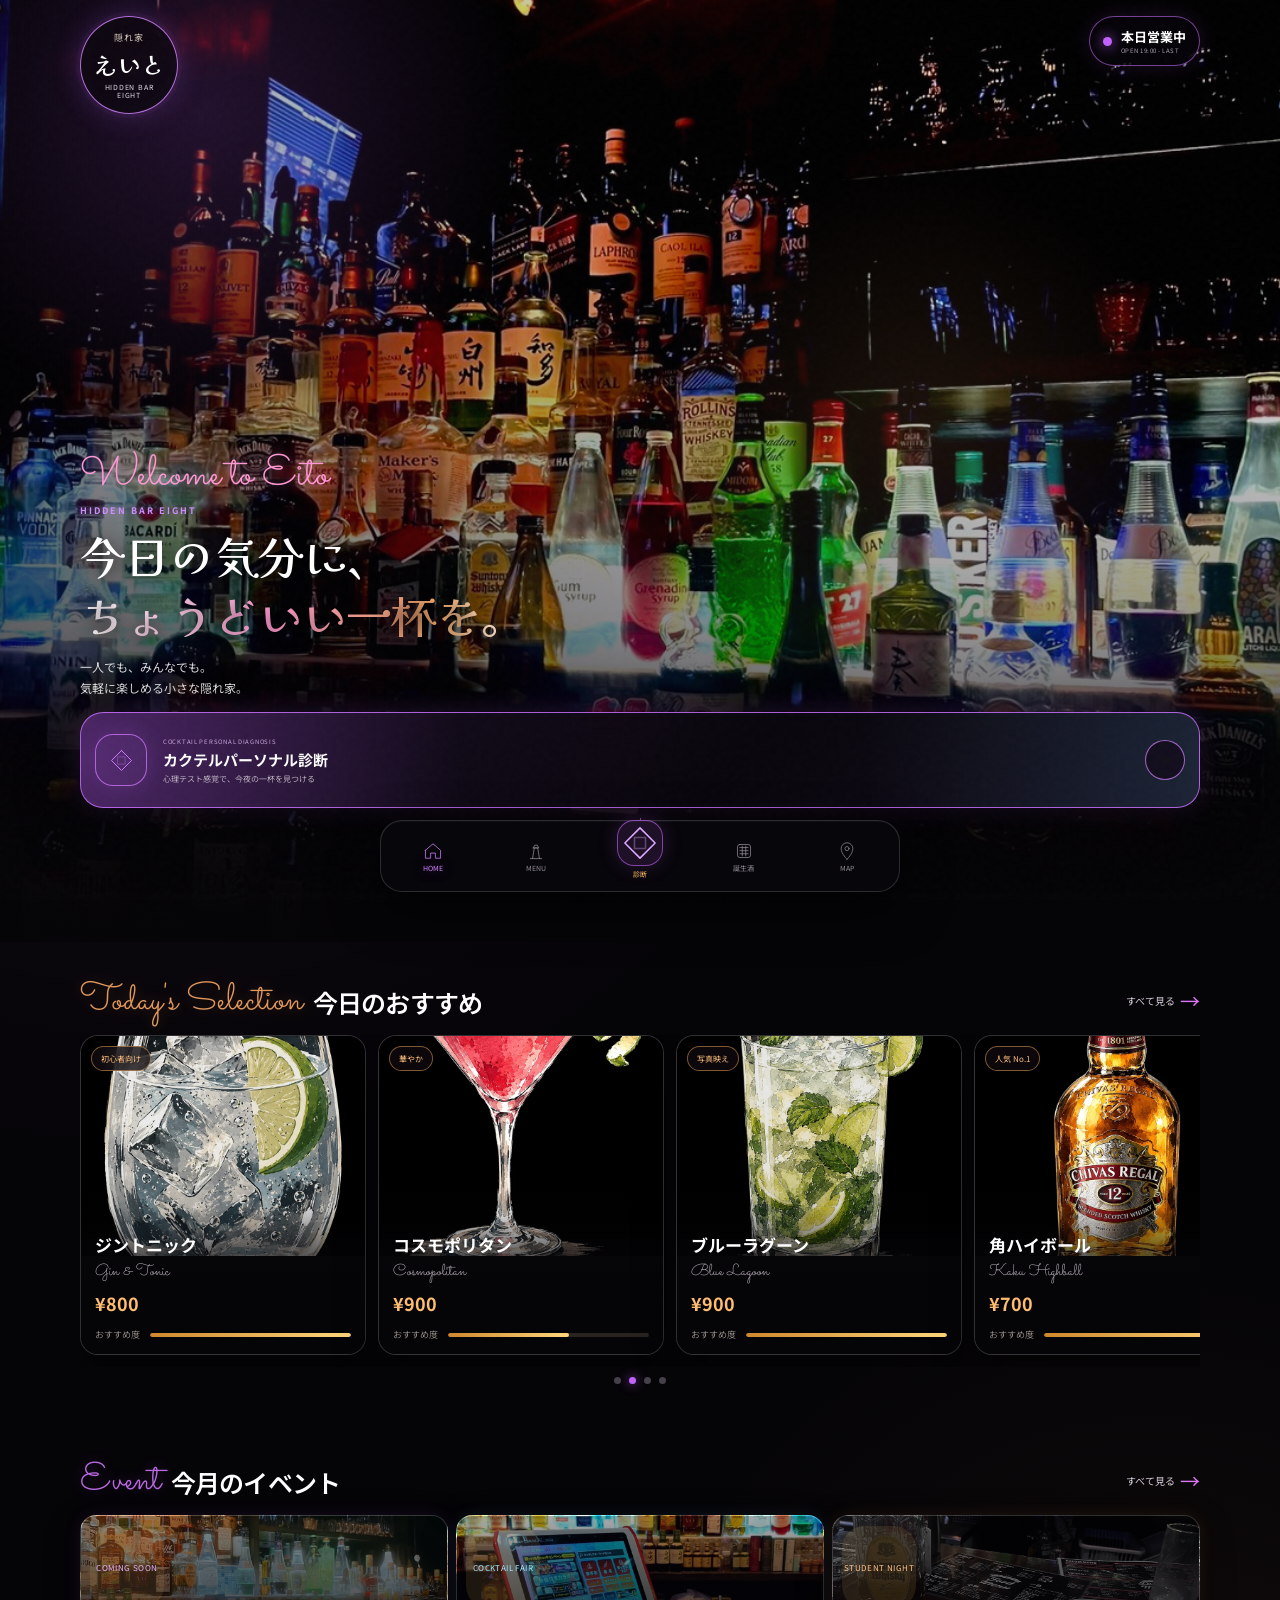
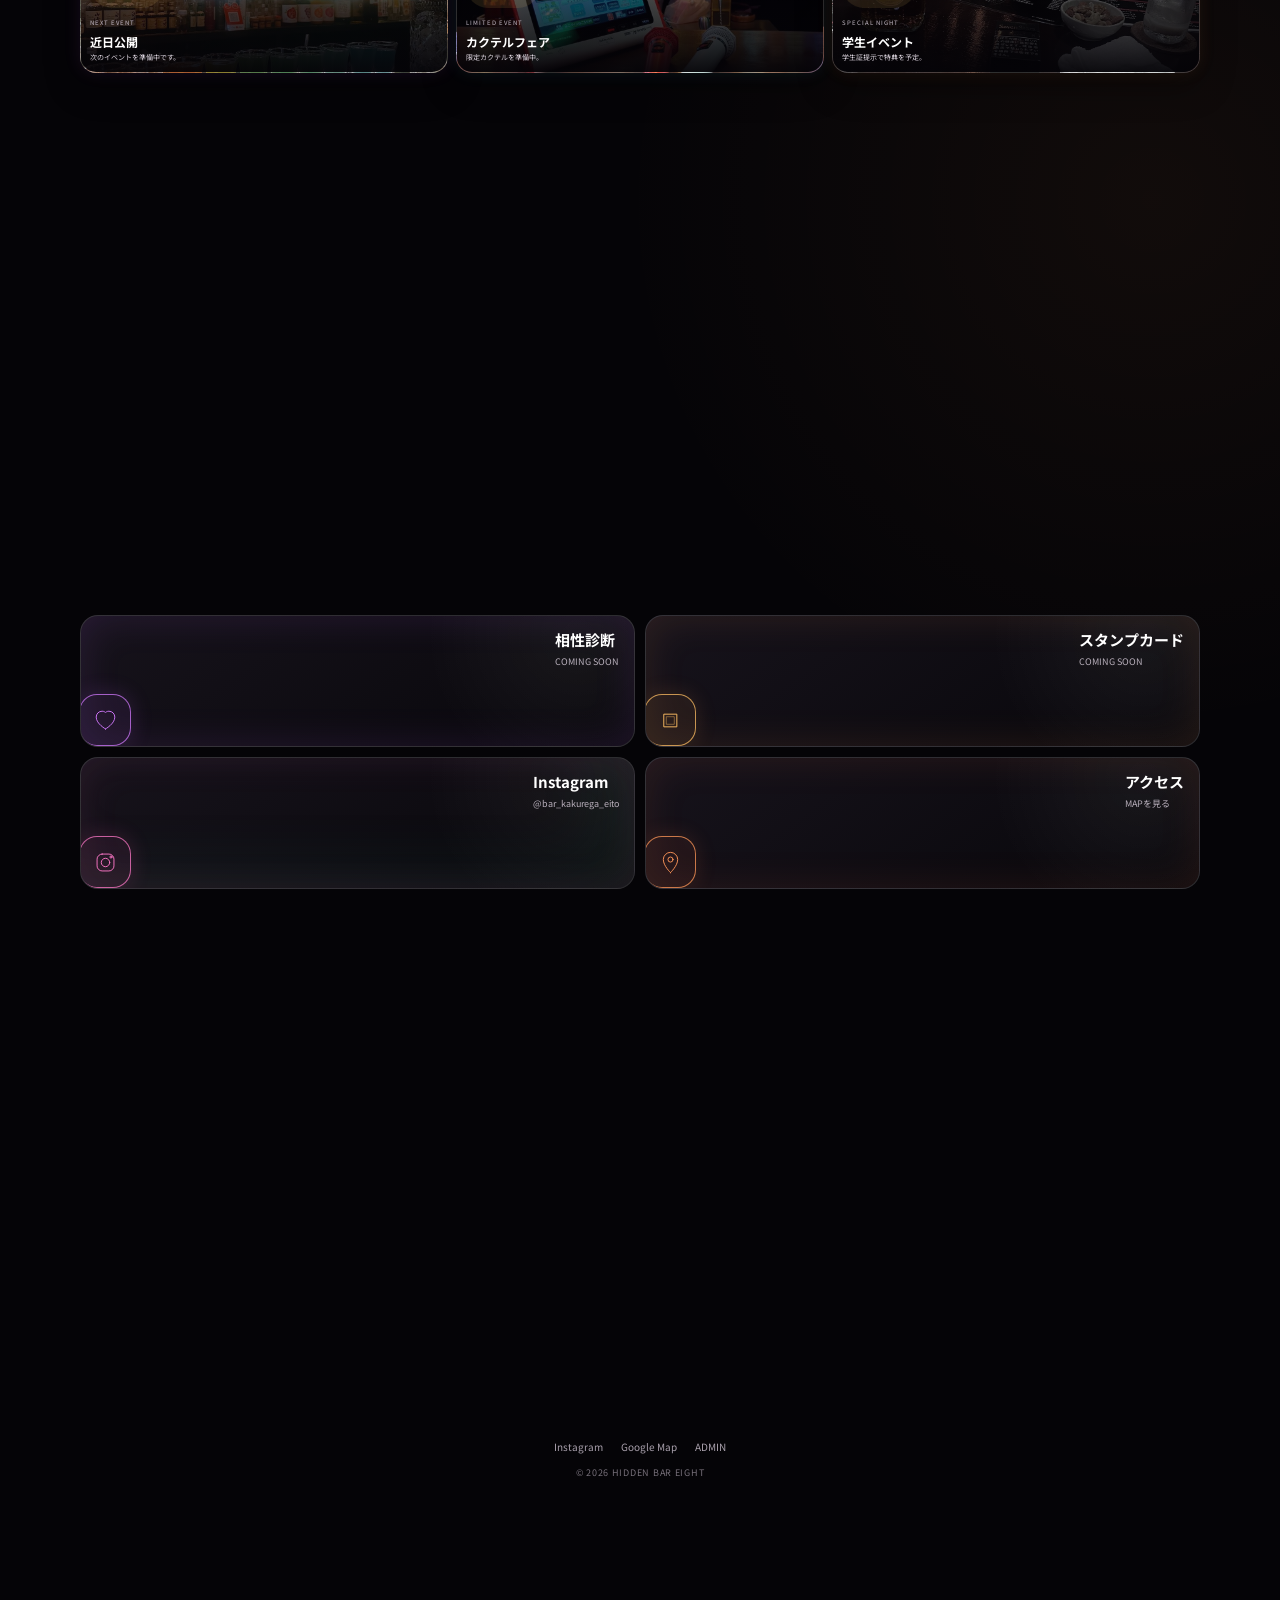
==== commit f3e978ba: "Ver.9 FINAL" ====
--- a/index.html
+++ b/index.html
@@ -9,14 +9,13 @@
   <link rel="preconnect" href="https://fonts.googleapis.com">
   <link rel="preconnect" href="https://fonts.gstatic.com" crossorigin>
   <link href="https://fonts.googleapis.com/css2?family=Kaisei+Decol:wght@500;700&family=Noto+Sans+JP:wght@300;400;500;600;700&family=Sacramento&display=swap" rel="stylesheet">
-  <link rel="stylesheet" href="assets/css/style.css">
-  <link rel="stylesheet" href="assets/css/ver8-polish.css?v=20260805-1">
-  <script src="https://cdn.jsdelivr.net/npm/@supabase/supabase-js@2"></script>
+  <link rel="stylesheet" href="assets/css/ver9-final.css?v=20260805-2">
+<script src="https://cdn.jsdelivr.net/npm/@supabase/supabase-js@2"></script>
   <script src="assets/data/menu-data.js" defer></script>
   <script src="assets/js/supabase-config.js" defer></script>
   <script src="assets/js/data-service.js" defer></script>
   <script src="assets/js/app.js" defer></script>
-  <script src="assets/js/top-final.js?v=20260805-1" defer></script>
+  <script src="assets/js/top-final.js?v=20260805-2" defer></script>
 </head>
 <body data-page="home" class="top-final icon-system-final">
   <svg class="svg-sprite" aria-hidden="true" focusable="false">
--- a/assets/css/ver9-final.css
+++ b/assets/css/ver9-final.css
@@ -0,0 +1,444 @@
+
+:root{
+  --bg:#060504;--panel:#0d0b0a;--panel2:#15110e;--text:#fffaf1;--muted:#b7aca2;
+  --gold:#f3b84d;--gold2:#ffe2a0;--line:rgba(255,255,255,.12);--radius:28px;
+}
+*{box-sizing:border-box}
+html{scroll-behavior:smooth}
+body{margin:0;background:
+radial-gradient(circle at 90% 10%,rgba(132,65,172,.12),transparent 28%),
+radial-gradient(circle at 8% 58%,rgba(226,125,35,.10),transparent 32%),
+var(--bg);color:var(--text);font-family:-apple-system,BlinkMacSystemFont,"Segoe UI","Noto Sans JP",sans-serif;overflow-x:hidden;padding-bottom:96px}
+a{color:inherit}img{display:block;width:100%}button,input{font:inherit}.shell{width:min(calc(100% - 32px),1120px);margin-inline:auto}
+.noise{position:fixed;inset:0;z-index:999;pointer-events:none;opacity:.022;background-image:url("data:image/svg+xml,%3Csvg viewBox='0 0 180 180' xmlns='http://www.w3.org/2000/svg'%3E%3Cfilter id='n'%3E%3CfeTurbulence type='fractalNoise' baseFrequency='.9' numOctaves='2' stitchTiles='stitch'/%3E%3C/filter%3E%3Crect width='100%25' height='100%25' filter='url(%23n)'/%3E%3C/svg%3E")}
+
+.hero{position:relative;min-height:100svh;overflow:hidden}.hero__media{position:absolute;inset:0}.hero__media img{height:100%;object-fit:cover;transform:scale(1.025);filter:saturate(.92) contrast(1.05)}.hero__shade{position:absolute;inset:0;background:linear-gradient(180deg,rgba(0,0,0,.25),rgba(0,0,0,.46) 44%,rgba(6,5,4,.99) 95%),linear-gradient(90deg,rgba(0,0,0,.58),transparent 68%)}.hero__glow{position:absolute;inset:0;background:radial-gradient(circle at 72% 23%,rgba(255,164,54,.18),transparent 22%);mix-blend-mode:screen}
+.topbar{position:relative;z-index:3;display:flex;justify-content:space-between;align-items:center;padding-top:max(18px,env(safe-area-inset-top))}.brand{display:flex;align-items:center;gap:10px;text-decoration:none}.brand__seal{width:45px;height:45px;border-radius:50%;display:grid;place-items:center;border:1px solid rgba(255,219,143,.58);color:var(--gold);font:700 22px Georgia,serif;box-shadow:0 0 25px rgba(243,184,77,.15)}.brand>span:last-child{display:grid}.brand strong{font-size:13px}.brand small{font-size:8px;color:#d4c6b7;letter-spacing:.14em}
+.open-pill{display:flex;align-items:center;gap:9px;padding:9px 12px;border-radius:999px;border:1px solid var(--line);background:rgba(11,10,9,.58);backdrop-filter:blur(20px)}.open-pill i{width:8px;height:8px;border-radius:50%;background:#65dd91;box-shadow:0 0 14px #65dd91}.open-pill span{display:grid}.open-pill strong{font-size:11px}.open-pill small{font-size:7px;color:#aaa199}
+.hero__content{position:relative;z-index:2;min-height:100svh;display:flex;flex-direction:column;justify-content:flex-end;padding-bottom:46px}.eyebrow{margin:0 0 10px;color:var(--gold);font-size:10px;font-weight:700;letter-spacing:.22em}.hero h1{margin:0;font-size:clamp(40px,10.6vw,69px);line-height:1.13;letter-spacing:-.045em;text-shadow:0 16px 35px rgba(0,0,0,.55)}.hero h1 span{background:linear-gradient(90deg,#ffad58,#ffe6a3 48%,#e7b34d);-webkit-background-clip:text;color:transparent}.hero__lead{margin:22px 0 24px;color:#e3d8cf;font-size:14px;line-height:1.85}
+.diagnosis-cta{display:grid;grid-template-columns:auto 1fr auto;align-items:center;gap:14px;padding:18px;border-radius:30px;text-decoration:none;border:1px solid rgba(255,210,122,.68);background:linear-gradient(135deg,rgba(87,49,21,.52),rgba(16,14,13,.78) 56%,rgba(74,32,91,.35));backdrop-filter:blur(28px);box-shadow:0 25px 72px rgba(0,0,0,.45),0 0 36px rgba(243,184,77,.12);overflow:hidden;position:relative}.diagnosis-cta:before{content:"";position:absolute;inset:-2px;background:linear-gradient(90deg,transparent,rgba(255,235,181,.3),transparent);transform:translateX(-110%);animation:sweep 4.7s infinite}.diagnosis-cta:active{transform:scale(.985)}.diagnosis-cta__orb{width:60px;height:60px;border-radius:20px;display:grid;place-items:center;font-size:32px;background:radial-gradient(circle at 35% 25%,#ffe2a6,#d4892f 60%,#5c3218);box-shadow:0 0 30px rgba(255,174,72,.34)}.diagnosis-cta__copy{display:grid;gap:3px;min-width:0}.diagnosis-cta__copy small{font-size:9px;color:#dcc39a}.diagnosis-cta__copy strong{font-size:15px}.diagnosis-cta__copy em{font-style:normal;font-size:9px;color:#aaa199}.diagnosis-cta__action{display:grid;justify-items:end;gap:8px}.diagnosis-cta__action i{font-family:cursive;color:#ffd99a;font-size:14px;transform:rotate(-4deg)}.diagnosis-cta__action b{width:36px;height:36px;border-radius:50%;display:grid;place-items:center;background:linear-gradient(135deg,#ffd980,#df8d24);color:#1d1409}
+
+.section{padding:46px 0}.section-head{display:flex;justify-content:space-between;align-items:end;gap:16px;margin-bottom:18px}.section-head h2,.feature-card h2,.store-card h2{margin:0;font-size:29px;letter-spacing:-.035em}.section-head>a{font-size:11px;color:#d6c7b8;text-decoration:none}
+.recommend-rail{display:grid;grid-auto-flow:column;grid-auto-columns:76%;gap:15px;overflow-x:auto;scroll-snap-type:x mandatory;scrollbar-width:none;padding-bottom:12px}.recommend-rail::-webkit-scrollbar{display:none}
+.drink-card{position:relative;scroll-snap-align:start;min-height:455px;border-radius:30px;overflow:hidden;background:linear-gradient(180deg,#0e0c0b,#080706);border:1px solid var(--line);box-shadow:0 29px 78px rgba(0,0,0,.46);cursor:pointer}.drink-card img{height:335px;object-fit:cover}.drink-card:after{content:"";position:absolute;inset:0;background:linear-gradient(180deg,transparent 48%,rgba(0,0,0,.08) 60%,rgba(6,5,4,.98) 82%);pointer-events:none}.drink-card__badge{position:absolute;z-index:3;top:15px;left:15px;padding:7px 10px;border-radius:999px;background:rgba(8,7,6,.72);border:1px solid rgba(255,212,128,.4);font-size:9px;color:#f0cb84;backdrop-filter:blur(12px)}.drink-card__body{position:absolute;z-index:2;left:19px;right:19px;bottom:18px}.drink-card h3{margin:0 0 4px;font-size:20px}.drink-card p{margin:0;color:#aca29a;font-size:11px}.drink-card strong{display:block;margin-top:12px;color:var(--gold);font-size:18px}.mini-meter{display:grid;grid-template-columns:auto 1fr;gap:10px;align-items:center;margin-top:12px}.mini-meter span{font-size:9px;color:#8f8780}.mini-meter i{height:4px;background:#29231f;border-radius:999px;overflow:hidden;position:relative}.mini-meter i:after{content:"";position:absolute;inset:0 auto 0 0;width:var(--value);background:linear-gradient(90deg,#cf872d,#ffd77a);border-radius:999px}
+.event-grid{display:grid;gap:14px}.event-card{display:grid;grid-template-columns:74px 1fr;gap:16px;padding:19px;border-radius:26px;background:linear-gradient(135deg,rgba(50,29,18,.86),rgba(17,15,14,.89));border:1px solid rgba(243,184,77,.22);box-shadow:0 24px 64px rgba(0,0,0,.36)}.event-card>span{width:74px;height:82px;border-radius:22px;display:grid;place-items:center;font-size:39px;background:rgba(255,201,111,.1)}.event-card small{font-size:8px;letter-spacing:.16em;color:var(--gold)}.event-card h3{margin:6px 0;font-size:18px}.event-card p{margin:0 0 12px;color:#aaa097;font-size:11px}.event-card b{font-size:10px;color:#efd09a}
+.feature-card{display:grid;gap:18px;padding:25px;border-radius:30px;border:1px solid rgba(243,184,77,.38);background:linear-gradient(130deg,rgba(85,51,25,.5),rgba(20,17,15,.86) 55%,rgba(79,41,101,.28));box-shadow:0 26px 72px rgba(0,0,0,.4)}.feature-card__icon{width:74px;height:74px;border-radius:23px;display:grid;place-items:center;font-size:40px;background:linear-gradient(145deg,#f0be62,#85551d)}.feature-card p:not(.eyebrow){color:#afa49b;font-size:12px;line-height:1.75}
+.gold-button,.dark-button{display:inline-flex;width:max-content;align-items:center;justify-content:center;padding:12px 17px;border-radius:999px;text-decoration:none;font-size:12px;font-weight:700}.gold-button{background:linear-gradient(135deg,#f9cf79,#d88924);color:#1b1208}.dark-button{background:#191715;color:#fff;border:1px solid var(--line)}
+.gallery{display:grid;grid-template-columns:repeat(2,1fr);grid-auto-rows:150px;gap:9px}.gallery button{padding:0;border:0;border-radius:20px;overflow:hidden;background:none;cursor:pointer}.gallery img{height:100%;object-fit:cover;transition:.45s ease}.gallery button:hover img{transform:scale(1.04)}.gallery__main{grid-column:1/-1;grid-row:span 2}
+.utility-grid{display:grid;grid-template-columns:repeat(2,1fr);gap:12px}.utility{position:relative;min-height:128px;padding:18px;border-radius:24px;text-decoration:none;display:grid;align-content:end;gap:4px;border:1px solid rgba(255,255,255,.09)}.utility>span{position:absolute;top:15px;right:15px;font-size:24px}.utility strong{font-size:14px}.utility small{font-size:8px;color:#c4b8ae}.utility--purple{background:linear-gradient(145deg,#40295c,#17131b)}.utility--gold{background:linear-gradient(145deg,#654718,#191610)}.utility--green{background:linear-gradient(145deg,#174933,#111914)}.utility--orange{background:linear-gradient(145deg,#6a3519,#1a1410)}
+.store-card{padding:25px;border-radius:30px;border:1px solid var(--line);background:linear-gradient(145deg,rgba(255,255,255,.07),rgba(255,255,255,.02));box-shadow:0 26px 72px rgba(0,0,0,.4)}.store-card p:not(.eyebrow){color:#aaa097;font-size:12px}.store-card__buttons{display:flex;gap:10px;flex-wrap:wrap;margin-top:20px}.footer{text-align:center;padding:24px;color:#746d66;font-size:9px}
+
+.menu-hero{position:relative;height:44svh;min-height:360px;overflow:hidden}.menu-hero__media{position:absolute;inset:0}.menu-hero__media img{height:100%;object-fit:cover}.menu-hero__media div{position:absolute;inset:0;background:linear-gradient(180deg,rgba(0,0,0,.25),rgba(6,5,4,.99))}.menu-hero__content{position:relative;z-index:2;padding-top:150px}.menu-hero h1{font:500 clamp(56px,16vw,92px) Georgia,serif;letter-spacing:.12em;margin:0;color:var(--gold)}.menu-hero p{color:#c9bcb0}
+.menu-tools{padding-top:28px}.search-box{display:flex;align-items:center;gap:10px;padding:14px;border:1px solid var(--line);border-radius:18px;background:rgba(255,255,255,.05);backdrop-filter:blur(18px)}.search-box input{width:100%;border:0;outline:0;background:transparent;color:#fff}.filter-row{display:flex;gap:9px;overflow-x:auto;padding:14px 0;scrollbar-width:none}.filter-row::-webkit-scrollbar{display:none}.filter-row button{white-space:nowrap;border:1px solid var(--line);border-radius:999px;padding:10px 14px;background:#12100e;color:#bcb2a8}.filter-row button.active{background:linear-gradient(135deg,#f5c76e,#d58a29);color:#1b1208;border-color:transparent}
+.menu-grid{display:grid;grid-template-columns:repeat(2,minmax(0,1fr));gap:12px}.menu-item{position:relative;min-height:345px;border-radius:24px;overflow:hidden;border:1px solid var(--line);background:#0d0b0a;cursor:pointer;box-shadow:0 18px 50px rgba(0,0,0,.34)}.menu-item img{height:245px;object-fit:cover}.menu-item:after{content:"";position:absolute;inset:0;background:linear-gradient(180deg,transparent 46%,rgba(0,0,0,.12) 60%,rgba(6,5,4,.98) 83%);pointer-events:none}.menu-item__badge{position:absolute;z-index:3;top:12px;left:12px;padding:6px 9px;border-radius:999px;background:rgba(8,7,6,.72);border:1px solid rgba(255,212,128,.35);font-size:8px;color:#f0cb84}.menu-item__body{position:absolute;z-index:2;left:14px;right:14px;bottom:14px}.menu-item h3{margin:0 0 4px;font-size:15px}.menu-item p{margin:0;color:#aaa199;font-size:9px}.menu-item strong{display:block;margin-top:10px;color:var(--gold);font-size:15px}.sold-out{filter:grayscale(1);opacity:.48}.empty-message{text-align:center;color:#938a82;padding:60px 0}
+
+.bottom-nav{position:fixed;z-index:100;left:12px;right:12px;bottom:max(10px,env(safe-area-inset-bottom));min-height:72px;display:grid;grid-template-columns:repeat(5,1fr);border-radius:28px;background:rgba(13,12,11,.91);border:1px solid var(--line);backdrop-filter:blur(26px);box-shadow:0 18px 50px rgba(0,0,0,.52)}.bottom-nav a{display:grid;place-items:center;align-content:center;gap:4px;text-decoration:none;color:#8e8780;font-size:18px}.bottom-nav small{font-size:7px}.bottom-nav a.active{color:var(--gold)}.bottom-nav__primary span{width:45px;height:45px;border-radius:50%;display:grid;place-items:center;background:linear-gradient(135deg,#f3b54e,#7a421b);box-shadow:0 0 26px rgba(243,184,77,.3);transform:translateY(-8px)}.bottom-nav__primary small{transform:translateY(-6px);color:#d9b574}
+.lightbox{position:fixed;inset:0;z-index:500;background:rgba(0,0,0,.9);display:grid;place-items:center;padding:24px;opacity:0;pointer-events:none;transition:.25s}.lightbox.open{opacity:1;pointer-events:auto}.lightbox img{max-width:min(92vw,820px);max-height:82vh;object-fit:contain;border-radius:20px}.lightbox button{position:absolute;right:20px;top:max(20px,env(safe-area-inset-top));width:44px;height:44px;border-radius:50%;background:#191715;color:#fff;border:1px solid var(--line);font-size:26px}
+.drink-dialog{width:min(calc(100% - 24px),620px);max-height:90vh;border:1px solid var(--line);border-radius:30px;background:#0b0908;color:#fff;padding:0;overflow:auto;box-shadow:0 35px 100px rgba(0,0,0,.7)}.drink-dialog::backdrop{background:rgba(0,0,0,.82);backdrop-filter:blur(9px)}.drink-dialog__close{position:sticky;z-index:4;top:12px;float:right;margin:12px 12px -56px 0;width:42px;height:42px;border-radius:50%;border:1px solid var(--line);background:rgba(15,13,11,.8);color:#fff;font-size:24px}.detail-image{height:430px;object-fit:cover}.detail-content{padding:22px}.detail-content h2{font-size:30px;margin:0}.detail-content .english{color:var(--gold);font:italic 18px Georgia,serif;margin:4px 0 14px}.detail-content .description{color:#c3b8ae;line-height:1.8;font-size:13px}.detail-price{font-size:24px;color:var(--gold);margin:18px 0}.taste-grid{display:grid;gap:10px}.taste-row{display:grid;grid-template-columns:90px 1fr;gap:12px;align-items:center;font-size:11px}.stars{letter-spacing:.12em;color:#4d4640}.stars b{color:var(--gold)}
+.reveal{opacity:0;transform:translateY(18px);transition:opacity .72s ease,transform .72s ease}.reveal.visible{opacity:1;transform:none}
+@keyframes sweep{0%,55%{transform:translateX(-110%)}75%,100%{transform:translateX(110%)}}
+@media(min-width:760px){
+ body{padding-bottom:20px}.bottom-nav{max-width:520px;margin:auto}.recommend-rail{grid-auto-columns:31%}.event-grid{grid-template-columns:repeat(3,1fr)}.feature-card{grid-template-columns:auto 1fr auto;align-items:center}.gallery{grid-template-columns:repeat(4,1fr)}.gallery__main{grid-column:span 2;grid-row:span 2}.utility-grid{grid-template-columns:repeat(4,1fr)}.menu-grid{grid-template-columns:repeat(4,1fr)}
+}
+@media(prefers-reduced-motion:reduce){*{animation:none!important;transition:none!important;scroll-behavior:auto!important}.reveal{opacity:1;transform:none}}
+
+.data-source-badge{
+  position:fixed;z-index:140;top:max(76px,calc(env(safe-area-inset-top) + 58px));right:12px;
+  display:flex;align-items:center;gap:7px;padding:7px 10px;border-radius:999px;
+  border:1px solid rgba(255,255,255,.1);background:rgba(12,10,9,.72);
+  color:#a49b93;font-size:8px;backdrop-filter:blur(16px);box-shadow:0 10px 30px rgba(0,0,0,.25)
+}
+.data-source-badge i{width:7px;height:7px;border-radius:50%;background:#d69b3b;box-shadow:0 0 10px rgba(214,155,59,.55)}
+.data-source-badge.is-online{color:#bde9cc}
+.data-source-badge.is-online i{background:#62dd90;box-shadow:0 0 12px #62dd90}
+
+
+/* =========================================================
+   KAKUREGA EIGHT — VER.9 FINAL
+   TOP page single-source stylesheet
+========================================================= */
+
+:root{
+  --v9-bg:#050407;
+  --v9-panel:rgba(14,11,18,.86);
+  --v9-line:rgba(255,255,255,.14);
+  --v9-text:#fff;
+  --v9-muted:#b9b0bd;
+  --v9-purple:#c162ff;
+  --v9-pink:#ff72bf;
+  --v9-orange:#ff9f4f;
+  --v9-cyan:#66d8ff;
+  --v9-gold:#ffbf63;
+  --v9-nav-h:62px;
+}
+
+html{background:#000;scroll-behavior:smooth}
+body.top-final{
+  margin:0;
+  background:
+    radial-gradient(circle at 12% 12%,rgba(193,98,255,.08),transparent 25%),
+    radial-gradient(circle at 90% 55%,rgba(255,159,79,.05),transparent 25%),
+    var(--v9-bg);
+  color:var(--v9-text);
+  font-family:"Noto Sans JP",sans-serif;
+  overflow-x:hidden;
+  padding-bottom:calc(84px + env(safe-area-inset-bottom));
+}
+.top-final *, .top-final *::before, .top-final *::after{box-sizing:border-box}
+.top-final img{display:block;max-width:100%}
+.top-final svg{display:block;fill:none;stroke:currentColor;stroke-width:2.2;stroke-linecap:round;stroke-linejoin:round}
+.top-final .svg-sprite{position:absolute;width:0;height:0;overflow:hidden}
+.top-final .shell{width:min(calc(100% - 28px),1120px);margin-inline:auto}
+.top-final .data-source-badge{display:none!important}
+.top-final a{-webkit-tap-highlight-color:transparent}
+
+/* HERO */
+.top-final .final-hero{
+  position:relative;
+  min-height:max(690px,92svh);
+  overflow:hidden;
+  isolation:isolate;
+}
+.top-final .hero__media,
+.top-final .hero__media img,
+.top-final .hero__shade,
+.top-final .hero__glow{position:absolute;inset:0}
+.top-final .hero__media img{
+  width:100%;height:100%;object-fit:cover;object-position:50% 48%;
+  filter:saturate(1.08) contrast(1.02) brightness(1.03);
+}
+.top-final .hero__shade{
+  background:
+    linear-gradient(180deg,rgba(4,2,7,.08) 0%,rgba(4,2,7,.10) 30%,rgba(4,2,7,.42) 66%,rgba(5,4,7,.95) 94%,#050407 100%),
+    linear-gradient(90deg,rgba(4,2,7,.36),transparent 72%);
+}
+.top-final .hero__glow{
+  background:
+    radial-gradient(circle at 16% 12%,rgba(193,98,255,.17),transparent 23%),
+    radial-gradient(circle at 72% 45%,rgba(255,159,79,.10),transparent 25%);
+  animation:v9Glow 8s ease-in-out infinite alternate;
+}
+@keyframes v9Glow{from{opacity:.5;transform:translate3d(-1%,0,0)}to{opacity:1;transform:translate3d(1%,-1%,0)}}
+
+.top-final .topbar{
+  position:relative;z-index:3;
+  display:flex;justify-content:space-between;align-items:flex-start;
+  padding-top:max(16px,env(safe-area-inset-top));
+}
+.top-final .final-brand{text-decoration:none;color:#fff}
+.top-final .final-brand__seal{
+  width:98px;height:98px;border-radius:50%;
+  display:grid;place-content:center;text-align:center;gap:2px;
+  background:rgba(7,5,10,.60);
+  border:1px solid rgba(211,132,255,.84);
+  box-shadow:0 0 0 4px rgba(193,98,255,.04),0 0 30px rgba(193,98,255,.24),inset 0 0 26px rgba(255,255,255,.025);
+  backdrop-filter:blur(12px);
+}
+.top-final .final-brand__seal small{font-size:9px;letter-spacing:.14em}
+.top-final .final-brand__seal strong{
+  font:700 24px "Kaisei Decol",serif;
+  white-space:nowrap;word-break:keep-all;
+}
+.top-final .final-brand__seal em{font-style:normal;font-size:7px;line-height:1.15;letter-spacing:.11em;color:#e5dce9}
+.top-final .open-pill{
+  display:flex;align-items:center;gap:9px;
+  padding:10px 13px;border-radius:999px;
+  border:1px solid rgba(203,114,255,.56);
+  background:rgba(8,5,12,.70);
+  box-shadow:0 0 22px rgba(193,98,255,.14);
+  backdrop-filter:blur(12px);
+}
+.top-final .open-pill i{width:9px;height:9px;border-radius:50%;background:var(--v9-purple);box-shadow:0 0 13px var(--v9-purple)}
+.top-final .open-pill span{display:grid}
+.top-final .open-pill strong{font-size:13px}
+.top-final .open-pill small{font-size:6px;letter-spacing:.08em;color:#aaa0af}
+
+.top-final .hero__content{
+  position:relative;z-index:2;
+  min-height:max(690px,92svh);
+  display:flex;flex-direction:column;justify-content:flex-end;
+  padding-top:128px;padding-bottom:92px;
+}
+.top-final .hero-script{
+  margin:0 0 -2px;
+  font:400 clamp(30px,8.5vw,42px) "Sacramento",cursive;
+  color:#ff98d4;transform:rotate(-3deg);
+  text-shadow:0 0 8px rgba(255,255,255,.22),0 0 20px rgba(255,114,191,.62);
+}
+.top-final .hero__content>.eyebrow{margin:0 0 9px;color:#ce8dff;font-size:9px;letter-spacing:.22em;text-shadow:0 0 10px rgba(206,141,255,.55)}
+.top-final .hero h1{
+  margin:0;
+  font:500 clamp(32px,9vw,46px)/1.3 "Kaisei Decol","Noto Serif JP",serif;
+  letter-spacing:-.035em;
+  text-shadow:0 4px 18px rgba(0,0,0,.86);
+}
+.top-final .hero h1 span{
+  background:linear-gradient(90deg,#fff 0%,#ff99cf 43%,#ffb06b 80%,#fff 100%);
+  -webkit-background-clip:text;color:transparent;
+}
+.top-final .hero__lead{margin:12px 0 14px;font-size:12px;line-height:1.7;color:rgba(255,255,255,.86)}
+
+.top-final .diagnosis-cta{
+  display:grid;grid-template-columns:56px minmax(0,1fr) 44px;align-items:center;gap:12px;
+  min-height:96px;padding:14px;border-radius:23px;text-decoration:none;color:#fff;
+  border:1px solid rgba(204,112,255,.83);
+  background:
+    radial-gradient(circle at 0 50%,rgba(193,98,255,.30),transparent 34%),
+    radial-gradient(circle at 100% 50%,rgba(102,216,255,.12),transparent 30%),
+    linear-gradient(135deg,rgba(29,15,42,.92),rgba(9,7,13,.94) 58%,rgba(20,13,30,.92));
+  box-shadow:0 18px 56px rgba(0,0,0,.50),0 0 27px rgba(193,98,255,.18),inset 0 0 34px rgba(255,255,255,.02);
+  transition:transform .16s ease,filter .18s ease,box-shadow .22s ease;
+}
+.top-final .diagnosis-cta:active{transform:scale(.98);filter:brightness(1.08)}
+.top-final .diagnosis-cta__orb{
+  width:52px;height:52px;border-radius:18px;display:grid;place-items:center;color:#dfadff;
+  background:rgba(193,98,255,.10);border:1px solid rgba(211,137,255,.68);
+  box-shadow:0 0 23px rgba(193,98,255,.28);
+}
+.top-final .diagnosis-cta__orb svg{width:29px;height:29px}
+.top-final .diagnosis-cta__copy{min-width:0;display:grid;gap:3px}
+.top-final .diagnosis-cta__copy small{font-size:6px;letter-spacing:.12em;color:#cba8df}
+.top-final .diagnosis-cta__copy strong{font-size:15px;white-space:nowrap}
+.top-final .diagnosis-cta__copy em{font-style:normal;font-size:8px;color:#bdb3c0}
+.top-final .diagnosis-cta__action i{display:none}
+.top-final .diagnosis-cta__action b{
+  width:40px;height:40px;border-radius:50%;display:grid;place-items:center;
+  border:1px solid rgba(211,128,255,.75);background:rgba(18,11,26,.8);
+}
+.top-final .diagnosis-cta__action svg{width:20px;height:20px}
+.top-final .scroll-cue{display:grid;justify-items:center;gap:5px;margin-top:10px;font-size:6px;letter-spacing:.24em;color:#756e7b}
+.top-final .scroll-cue i{width:1px;height:18px;background:linear-gradient(var(--v9-purple),transparent)}
+
+/* SECTIONS */
+.top-final .section{position:relative}
+.top-final .final-section{padding:38px 0}
+.top-final .section-head{
+  display:flex;justify-content:space-between;align-items:flex-end;gap:12px;margin-bottom:15px;
+}
+.top-final .section-title-row{display:flex;align-items:center;gap:10px;min-width:0;flex-wrap:wrap}
+.top-final .script-title{
+  margin:0;font:400 clamp(28px,7.5vw,38px)/.9 "Sacramento",cursive;opacity:.88
+}
+.top-final .script-title--orange{color:#ffad68;text-shadow:0 0 15px rgba(255,159,79,.30)}
+.top-final .script-title--purple{color:#d378ff;text-shadow:0 0 15px rgba(193,98,255,.34)}
+.top-final .script-title--cyan{color:#76ddff;text-shadow:0 0 15px rgba(102,216,255,.30)}
+.top-final .section-head h2{margin:0;font:600 clamp(20px,5vw,25px) "Noto Sans JP",sans-serif}
+.top-final .section-head>a{
+  min-width:76px;min-height:40px;display:inline-flex;align-items:center;justify-content:flex-end;gap:5px;
+  color:#d7cedb;text-decoration:none;font-size:10px
+}
+.top-final .section-head>a span{font-size:20px;color:#df78ff}
+
+/* RECOMMENDATIONS */
+.top-final .recommend-rail{
+  display:grid;grid-auto-flow:column;grid-auto-columns:min(70vw,286px);
+  gap:12px;overflow-x:auto;scroll-snap-type:x mandatory;scrollbar-width:none;padding-right:24px
+}
+.top-final .recommend-rail::-webkit-scrollbar{display:none}
+.top-final .drink-card{
+  position:relative;min-height:320px;border-radius:18px;overflow:hidden;scroll-snap-align:start;
+  border:1px solid rgba(255,255,255,.17);
+  background:linear-gradient(180deg,rgba(16,13,19,.84),rgba(6,5,8,.98));
+  box-shadow:0 16px 42px rgba(0,0,0,.44);
+  transition:transform .18s ease,box-shadow .2s ease,border-color .2s ease;
+}
+.top-final .drink-card:active{transform:scale(.98)}
+.top-final .drink-card img{width:100%;height:220px;object-fit:cover}
+.top-final .drink-card::after{content:"";position:absolute;inset:0;background:linear-gradient(180deg,transparent 41%,rgba(5,4,7,.10) 54%,rgba(5,4,7,.98) 78%);pointer-events:none}
+.top-final .drink-card__badge{position:absolute;z-index:2;top:10px;left:10px;padding:6px 9px;border-radius:999px;font-size:8px;color:#ffc17e;border:1px solid rgba(255,177,95,.48);background:rgba(15,10,14,.75)}
+.top-final .drink-card__body{position:absolute;z-index:2;left:14px;right:14px;bottom:13px}
+.top-final .drink-card h3{margin:0;font:700 17px "Noto Sans JP",sans-serif}
+.top-final .drink-card p{margin:3px 0 0;font:400 16px "Sacramento",cursive;color:#aaa1ad}
+.top-final .drink-card strong{display:block;margin-top:7px;font-size:18px;color:#ffbd70}
+.top-final .rail-dots{display:flex;justify-content:center;gap:8px;margin-top:10px}
+.top-final .rail-dots i{width:7px;height:7px;border-radius:50%;background:#45404a}
+.top-final .rail-dots i.active{background:var(--v9-purple);box-shadow:0 0 11px rgba(193,98,255,.78)}
+
+/* EVENTS */
+.top-final .event-grid{display:grid;grid-template-columns:repeat(3,minmax(0,1fr));gap:8px}
+.top-final .event-card{
+  position:relative;min-height:158px;border-radius:16px;overflow:hidden;
+  background-size:cover;background-position:center;border:1px solid rgba(255,255,255,.18);
+  box-shadow:0 12px 34px rgba(0,0,0,.40);
+  contain:layout paint style;
+}
+.top-final .event-card--coming{background-image:url("../images/gallery/gallery-03.jpg");box-shadow:0 0 17px rgba(193,98,255,.10),0 12px 34px rgba(0,0,0,.40)}
+.top-final .event-card--fair{background-image:url("../images/gallery/gallery-02.jpg");box-shadow:0 0 17px rgba(102,216,255,.09),0 12px 34px rgba(0,0,0,.40)}
+.top-final .event-card--student{background-image:url("../images/gallery/gallery-01.jpg");box-shadow:0 0 17px rgba(255,159,79,.09),0 12px 34px rgba(0,0,0,.40)}
+.top-final .event-card__overlay{position:absolute;inset:0;background:linear-gradient(180deg,rgba(4,3,7,.34),rgba(4,3,7,.58) 44%,rgba(4,3,7,.96) 100%)}
+.top-final .event-card__tag{position:absolute;top:10px;left:9px;right:9px;font-size:8px;letter-spacing:.05em;overflow-wrap:anywhere}
+.top-final .event-card--coming .event-card__tag{color:#e6b3ff}
+.top-final .event-card--fair .event-card__tag{color:#9ce8ff}
+.top-final .event-card--student .event-card__tag{color:#ffc18b}
+.top-final .event-card__body{position:absolute;left:9px;right:9px;bottom:9px}
+.top-final .event-card__body small{font-size:6px;color:#c6bdc9}
+.top-final .event-card__body h3{margin:3px 0;font:700 12px "Noto Sans JP",sans-serif}
+.top-final .event-card__body p{margin:0;font-size:7px;line-height:1.4;color:#ddd5df}
+
+/* BIRTHDAY */
+.top-final .birthday-card{
+  display:grid;grid-template-columns:60px minmax(0,1fr) auto;align-items:center;gap:16px;
+  padding:20px;border-radius:21px;
+  border:1px solid rgba(255,159,79,.50);
+  background:
+    radial-gradient(circle at 12% 50%,rgba(255,159,79,.15),transparent 31%),
+    radial-gradient(circle at 100% 50%,rgba(193,98,255,.13),transparent 34%),
+    linear-gradient(135deg,rgba(40,24,17,.84),rgba(10,8,12,.95));
+  box-shadow:0 18px 54px rgba(0,0,0,.42)
+}
+.top-final .birthday-card .feature-card__icon{width:58px;height:58px;border-radius:18px;display:grid;place-items:center;color:#ffc274;background:rgba(255,159,79,.08);border:1px solid rgba(255,174,91,.52)}
+.top-final .birthday-card .feature-card__icon svg{width:31px;height:31px}
+.top-final .birthday-card .eyebrow{margin:0;color:#ffc274;font-size:8px;letter-spacing:.18em}
+.top-final .birthday-card h2{margin:5px 0 0;font:700 21px "Kaisei Decol",serif}
+.top-final .birthday-card p:not(.eyebrow){margin:5px 0 0;font-size:10px;color:#c8becb}
+.top-final .gold-button{
+  display:inline-flex;align-items:center;gap:8px;padding:12px 15px;border-radius:999px;
+  border:1px solid rgba(211,112,255,.62);background:rgba(13,9,16,.70);color:#fff;text-decoration:none;font-weight:700;font-size:12px
+}
+.top-final .gold-button svg{width:18px;height:18px}
+
+/* GALLERY */
+.top-final .gallery{
+  display:grid;grid-auto-flow:column;grid-auto-columns:min(78vw,320px);
+  gap:12px;overflow-x:auto;scroll-snap-type:x mandatory;scrollbar-width:none;padding-right:24px
+}
+.top-final .gallery::-webkit-scrollbar{display:none}
+.top-final .gallery button{
+  position:relative;aspect-ratio:4/3;border:1px solid rgba(255,255,255,.18);border-radius:18px;overflow:hidden;
+  padding:0;background:#111;scroll-snap-align:start;box-shadow:0 14px 34px rgba(0,0,0,.35)
+}
+.top-final .gallery img{width:100%;height:100%;object-fit:cover;object-position:center}
+.top-final .gallery button span{position:absolute;left:0;right:0;bottom:0;padding:24px 12px 10px;background:linear-gradient(transparent,rgba(3,2,5,.90));font-size:10px;color:#fff;text-align:left}
+
+/* UTILITY CARDS — aligned, no ghost line */
+.top-final .final-utilities{
+  display:grid;grid-template-columns:repeat(2,minmax(0,1fr));gap:10px;padding-top:36px;padding-bottom:36px
+}
+.top-final .utility{
+  min-height:132px;display:grid;grid-template-columns:52px minmax(0,1fr);align-items:center;gap:12px;
+  padding:15px 13px;border-radius:18px;text-decoration:none;color:#fff;overflow:hidden;
+  border:1px solid rgba(255,255,255,.14);
+  background:
+    radial-gradient(circle at 90% 15%,rgba(255,255,255,.055),transparent 30%),
+    linear-gradient(145deg,rgba(24,20,29,.94),rgba(8,7,11,.97));
+  transition:transform .16s ease,filter .18s ease
+}
+.top-final .utility:active{transform:scale(.975);filter:brightness(1.08)}
+.top-final .utility__icon{
+  width:52px;height:52px;border-radius:18px;display:grid;place-items:center;
+  margin:0!important;justify-self:center;align-self:center;overflow:hidden;position:relative
+}
+.top-final .utility__icon::before,.top-final .utility__icon::after{content:none!important;display:none!important}
+.top-final .utility__icon svg{width:27px;height:27px;position:static!important;transform:none!important}
+.top-final .utility__copy{min-width:0}
+.top-final .utility__copy strong{display:block;font-size:15px;line-height:1.25;margin-bottom:6px}
+.top-final .utility__copy small{display:block;font-size:9px;line-height:1.35;color:#b8afbb;overflow-wrap:anywhere}
+.top-final .utility__arrow{display:none!important}
+.top-final .icon-shell--purple{color:#d37aff;border:1px solid rgba(211,122,255,.74);background:rgba(193,98,255,.08);box-shadow:0 0 22px rgba(193,98,255,.17)}
+.top-final .icon-shell--gold{color:#ffbf63;border:1px solid rgba(255,191,99,.75);background:rgba(255,159,79,.08);box-shadow:0 0 22px rgba(255,159,79,.14)}
+.top-final .utility--instagram .utility__icon{color:#ff78c9;border:1px solid rgba(255,120,201,.75);background:rgba(255,85,180,.07);box-shadow:0 0 22px rgba(255,85,180,.16)}
+.top-final .icon-shell--orange{color:#ff9759;border:1px solid rgba(255,151,89,.76);background:rgba(255,120,70,.07);box-shadow:0 0 22px rgba(255,120,70,.14)}
+.top-final .utility--compatibility{box-shadow:inset 0 0 42px rgba(193,98,255,.12)}
+.top-final .utility--stamp{box-shadow:inset 0 0 42px rgba(255,159,79,.11)}
+.top-final .utility--instagram{box-shadow:inset 0 0 42px rgba(255,85,180,.09),inset -35px -25px 60px rgba(46,173,124,.08)}
+.top-final .utility--map{box-shadow:inset 0 0 42px rgba(255,120,70,.10)}
+
+/* STORE */
+.top-final .final-store{
+  position:relative;min-height:330px;border-radius:24px;overflow:hidden;
+  background:url("../images/gallery/gallery-04.jpg") center/cover;border:1px solid rgba(255,255,255,.14)
+}
+.top-final .final-store__shade{position:absolute;inset:0;background:linear-gradient(90deg,rgba(5,4,7,.96),rgba(5,4,7,.75) 60%,rgba(5,4,7,.45))}
+.top-final .final-store__content{position:relative;z-index:2;padding:25px}
+.top-final .final-store .eyebrow{margin:0;color:#ffbd68;font-size:9px;letter-spacing:.20em}
+.top-final .final-store h2{margin:16px 0 0;font:700 34px "Kaisei Decol",serif}
+.top-final .final-store dl{display:grid;gap:10px;margin:20px 0}
+.top-final .final-store dl div{display:grid;grid-template-columns:84px 1fr;gap:12px;font-size:12px}
+.top-final .final-store dt{color:#c0b7c4;font-weight:500}
+.top-final .final-store dd{margin:0;color:#fff;font-weight:600}
+.top-final .store-card__buttons{display:grid;gap:10px}
+.top-final .social-link-card{
+  display:grid;grid-template-columns:34px minmax(0,1fr) 38px;align-items:center;gap:12px;
+  min-height:70px;padding:12px 14px;border-radius:20px;text-decoration:none;color:#fff;
+  background:rgba(10,7,13,.72);border:1px solid rgba(255,255,255,.14)
+}
+.top-final .social-link-card>svg{width:28px;height:28px}
+.top-final .social-link-card span{display:grid;gap:2px}
+.top-final .social-link-card strong{font-size:15px}
+.top-final .social-link-card small{font-size:8px;color:#bbb1be}
+.top-final .social-link-card b{width:36px;height:36px;border-radius:50%;display:grid;place-items:center;border:1px solid currentColor}
+.top-final .social-link-card b svg{width:18px;height:18px}
+.top-final .social-link-card--instagram{color:#ff78c9;border-color:rgba(255,120,201,.52)}
+.top-final .social-link-card--map{color:#ffa15a;border-color:rgba(255,161,90,.52)}
+
+/* FOOTER */
+.top-final .refined-footer{padding:24px 16px 110px;text-align:center;color:#77707a}
+.top-final .refined-footer__links{display:flex;justify-content:center;gap:18px;margin-bottom:12px}
+.top-final .refined-footer__links a{color:#aaa1ad;text-decoration:none;font-size:10px}
+.top-final .refined-footer small{font-size:9px;letter-spacing:.08em}
+
+/* NAV */
+.top-final .bottom-nav{
+  position:fixed;z-index:1000;left:14px;right:14px;bottom:calc(8px + env(safe-area-inset-bottom));
+  height:58px;display:grid;grid-template-columns:repeat(5,1fr);align-items:center;
+  border-radius:22px;border:1px solid rgba(255,255,255,.15);
+  background:rgba(8,7,11,.92);box-shadow:0 18px 48px rgba(0,0,0,.66),inset 0 1px rgba(255,255,255,.035);
+  backdrop-filter:blur(20px) saturate(1.1);-webkit-backdrop-filter:blur(20px) saturate(1.1)
+}
+.top-final .bottom-nav a{height:52px;display:grid;place-items:center;align-content:center;gap:1px;color:#918b95;text-decoration:none;padding:4px 2px}
+.top-final .bottom-nav .nav-icon{width:22px;height:22px;display:grid;place-items:center}
+.top-final .bottom-nav .nav-icon svg{width:100%;height:100%}
+.top-final .bottom-nav small{font-size:7px}
+.top-final .bottom-nav a.active{color:#d484ff;text-shadow:0 0 13px rgba(193,98,255,.52)}
+.top-final .bottom-nav__primary .nav-icon{
+  width:46px;height:46px;border-radius:17px;background:rgba(193,98,255,.12);color:#dfaaff;
+  border:1px solid rgba(203,108,255,.56);box-shadow:0 0 20px rgba(193,98,255,.18)
+}
+.top-final .bottom-nav__primary small{color:#ffbf63}
+
+/* LIGHTBOX */
+.top-final .lightbox{position:fixed;inset:0;z-index:2000;display:none;align-items:center;justify-content:center;padding:20px;background:rgba(0,0,0,.88)}
+.top-final .lightbox.open{display:flex}
+.top-final .lightbox figure{margin:0;max-width:min(90vw,760px)}
+.top-final .lightbox img{max-height:75vh;border-radius:18px}
+.top-final .lightbox figcaption{text-align:center;color:#d8cfdb;font-size:11px;margin-top:10px}
+.top-final .lightbox__close,.top-final .lightbox__prev,.top-final .lightbox__next{position:absolute;border:1px solid rgba(255,255,255,.16);background:rgba(14,11,17,.75);color:#fff}
+.top-final .lightbox__close{top:18px;right:18px;width:42px;height:42px;border-radius:50%;font-size:24px}
+.top-final .lightbox__prev,.top-final .lightbox__next{top:50%;transform:translateY(-50%);width:42px;height:54px;border-radius:999px;font-size:30px}
+.top-final .lightbox__prev{left:10px}.top-final .lightbox__next{right:10px}
+
+/* ANIMATION */
+.top-final .intro-item{opacity:0;transform:translateY(14px);animation:v9Intro .66s ease forwards}
+.top-final .intro-item:nth-of-type(1){animation-delay:.08s}
+.top-final .intro-item:nth-of-type(2){animation-delay:.18s}
+.top-final .intro-item:nth-of-type(3){animation-delay:.28s}
+.top-final .intro-item:nth-of-type(4){animation-delay:.40s}
+.top-final .diagnosis-cta.intro-item{animation-delay:.52s}
+@keyframes v9Intro{to{opacity:1;transform:none}}
+.top-final .reveal{opacity:0;transform:translateY(18px) scale(.987);transition:opacity .62s ease,transform .66s cubic-bezier(.2,.75,.2,1)}
+.top-final .reveal.is-visible{opacity:1;transform:none}
+
+/* PERFORMANCE */
+.top-final .drink-card,.top-final .event-card,.top-final .gallery button,.top-final .utility{contain:layout paint style}
+@media(prefers-reduced-motion:reduce){
+  .top-final *,.top-final *::before,.top-final *::after{animation-duration:.01ms!important;animation-iteration-count:1!important;transition-duration:.01ms!important;scroll-behavior:auto!important}
+}
+
+/* SMALL DEVICES */
+@media(max-width:390px){
+  .top-final .shell{width:calc(100% - 22px)}
+  .top-final .final-brand__seal{width:88px;height:88px}
+  .top-final .final-brand__seal strong{font-size:22px}
+  .top-final .open-pill{padding:9px 11px}
+  .top-final .open-pill small{display:none}
+  .top-final .hero__content{padding-top:110px}
+  .top-final .hero h1{font-size:30px}
+  .top-final .diagnosis-cta{grid-template-columns:50px minmax(0,1fr) 40px;gap:9px;padding:12px}
+  .top-final .diagnosis-cta__orb{width:48px;height:48px}
+  .top-final .diagnosis-cta__copy strong{font-size:13px}
+  .top-final .event-card{min-height:150px}
+  .top-final .birthday-card{grid-template-columns:56px minmax(0,1fr)}
+  .top-final .birthday-card .gold-button{grid-column:1/-1;justify-self:end}
+  .top-final .utility{grid-template-columns:48px minmax(0,1fr)}
+  .top-final .utility__icon{width:48px;height:48px}
+}
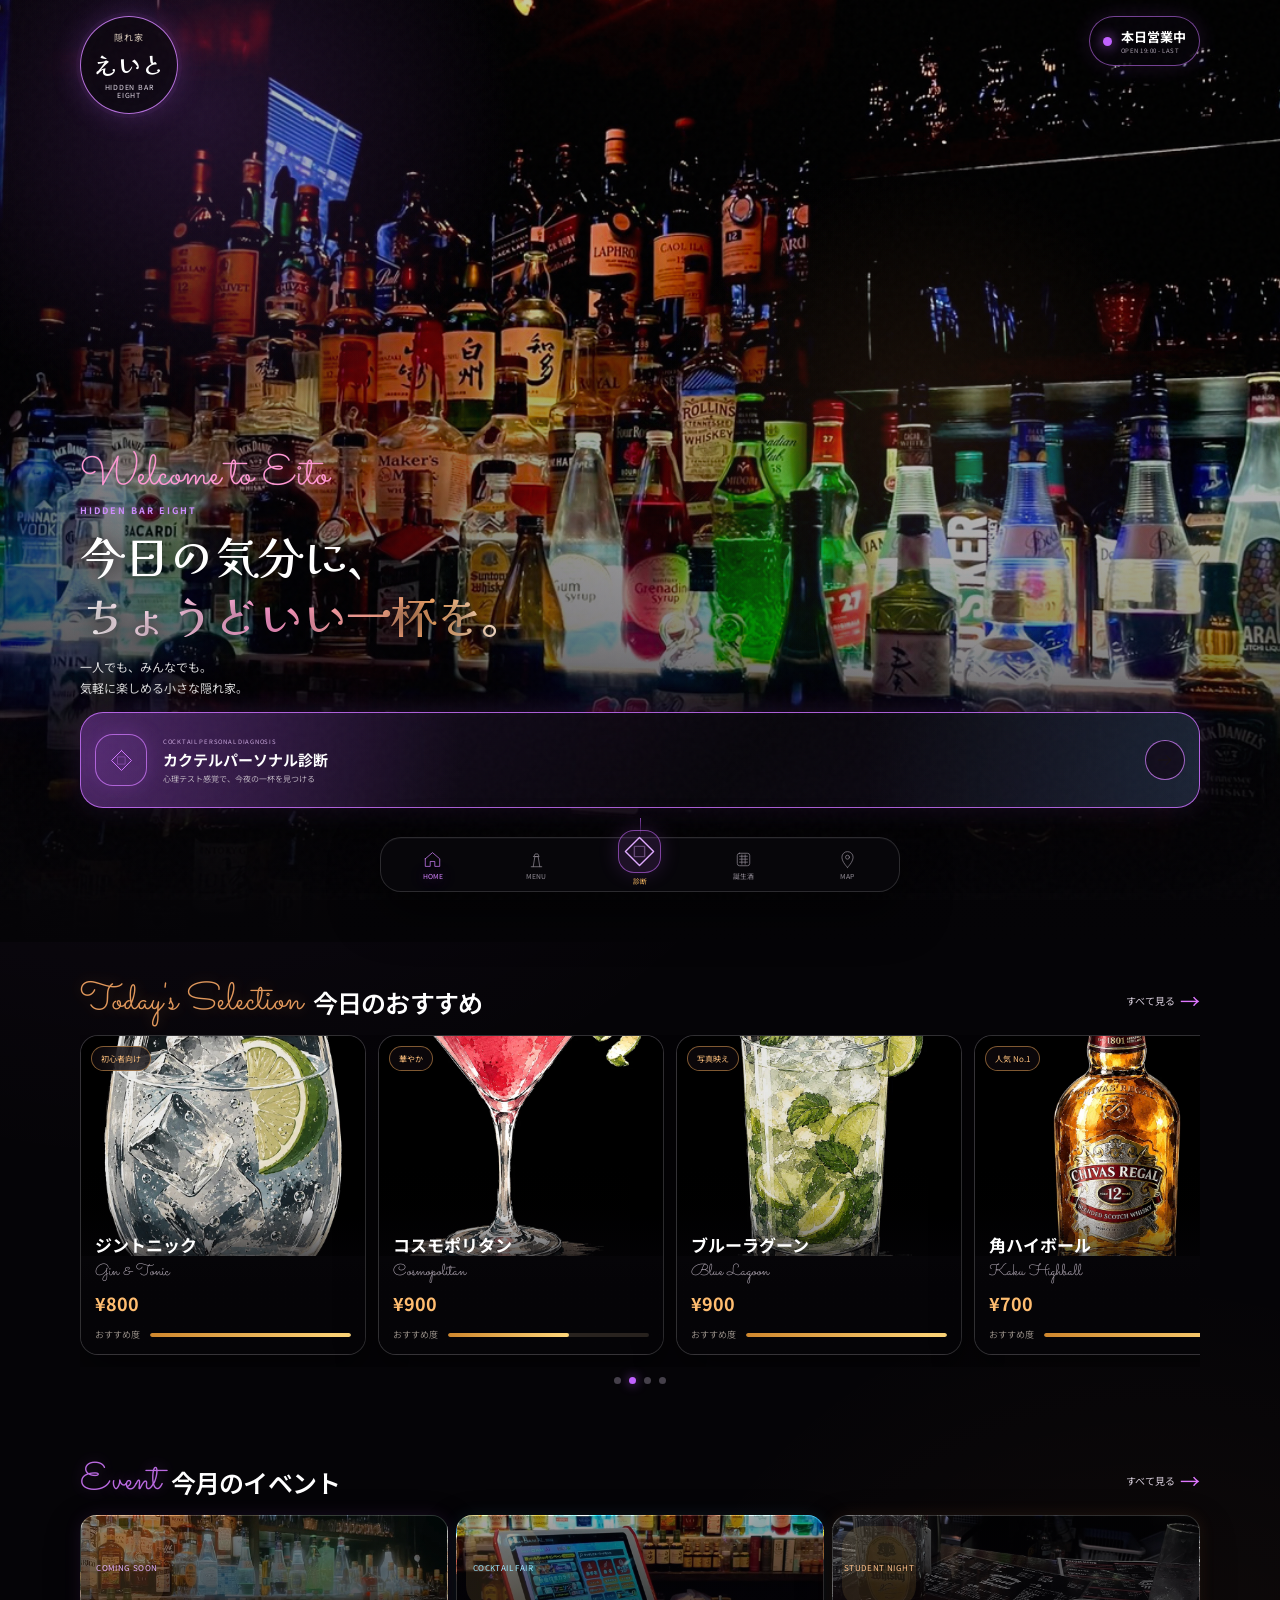
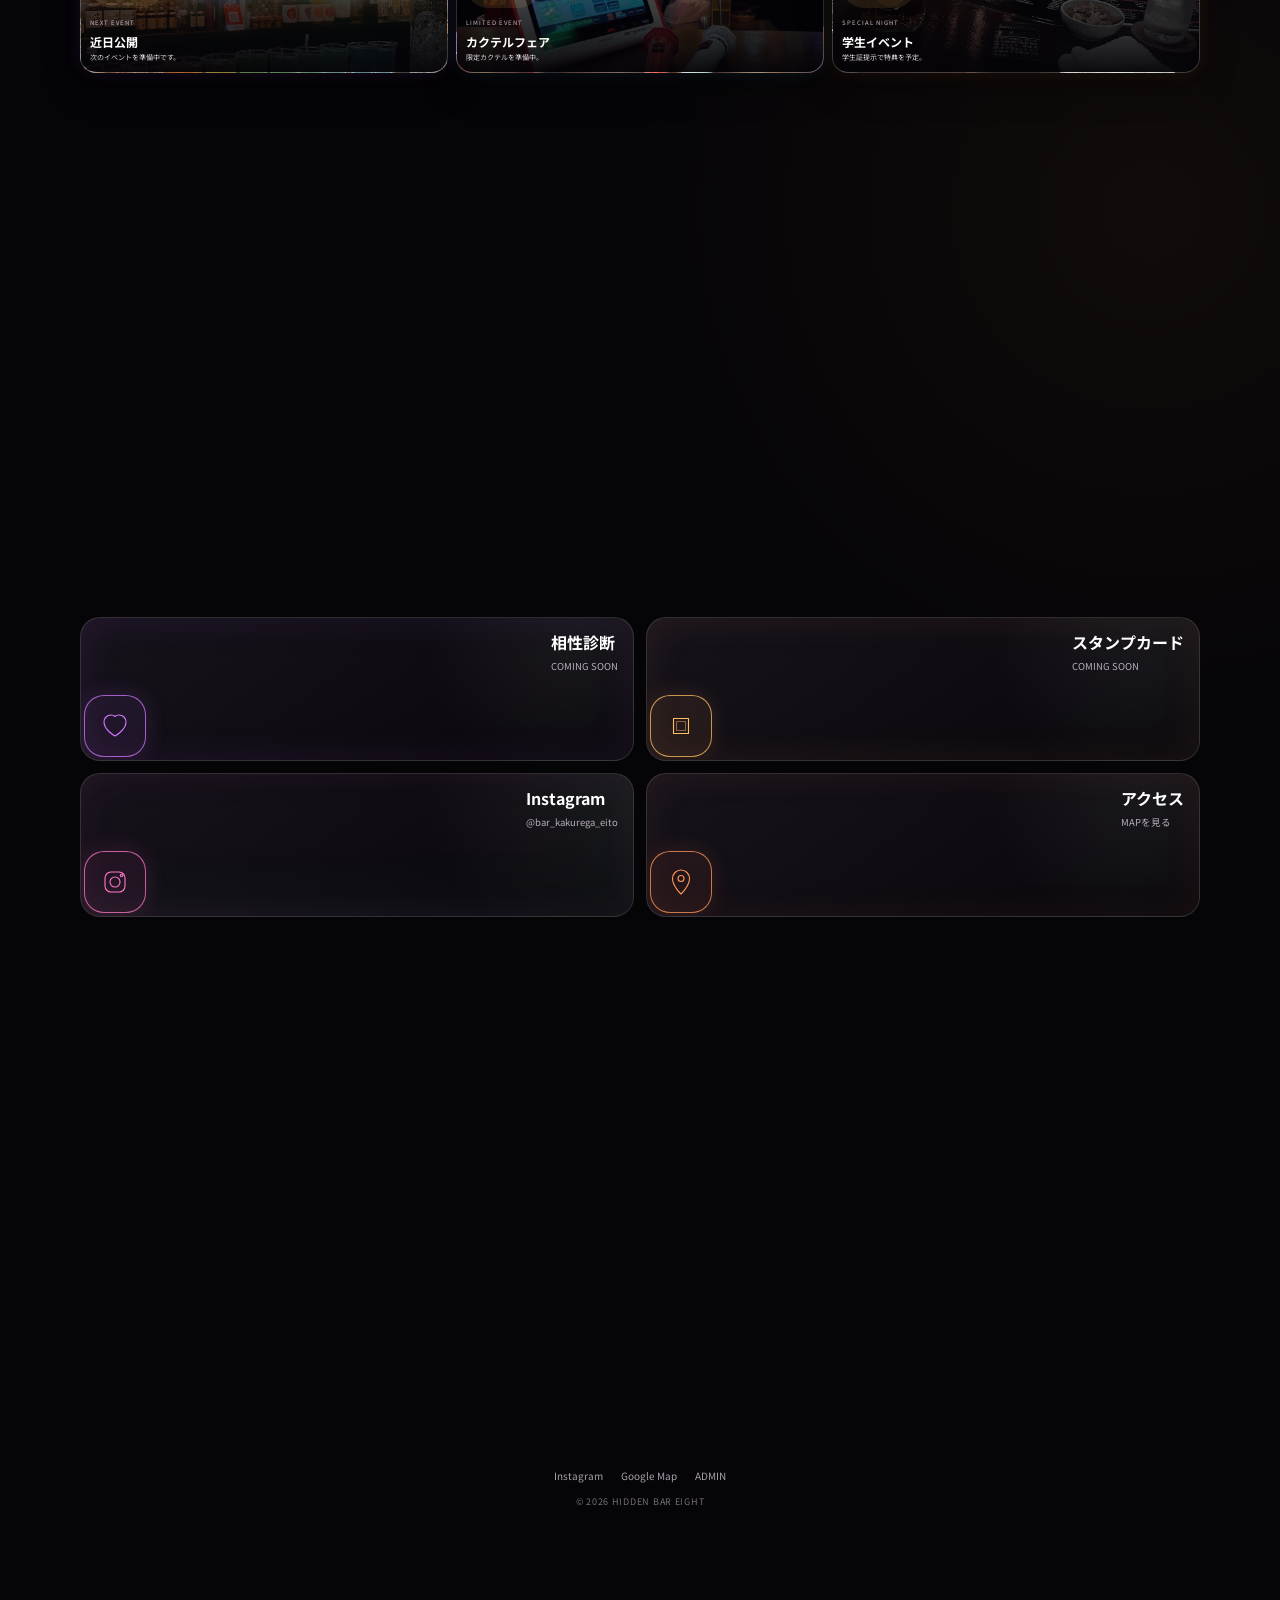
==== commit 73824b30: "Ver.9 FINAL 残り8%調整" ====
--- a/index.html
+++ b/index.html
@@ -9,7 +9,7 @@
   <link rel="preconnect" href="https://fonts.googleapis.com">
   <link rel="preconnect" href="https://fonts.gstatic.com" crossorigin>
   <link href="https://fonts.googleapis.com/css2?family=Kaisei+Decol:wght@500;700&family=Noto+Sans+JP:wght@300;400;500;600;700&family=Sacramento&display=swap" rel="stylesheet">
-  <link rel="stylesheet" href="assets/css/ver9-final.css?v=20260805-2">
+  <link rel="stylesheet" href="assets/css/ver9-final.css?v=20260805-polished-1">
 <script src="https://cdn.jsdelivr.net/npm/@supabase/supabase-js@2"></script>
   <script src="assets/data/menu-data.js" defer></script>
   <script src="assets/js/supabase-config.js" defer></script>
--- a/assets/css/ver9-final.css
+++ b/assets/css/ver9-final.css
@@ -442,3 +442,235 @@
   .top-final .utility{grid-template-columns:48px minmax(0,1fr)}
   .top-final .utility__icon{width:48px;height:48px}
 }
+
+
+/* =========================================================
+   VER.9 FINAL — LAST 8% POLISH
+   実機と完成図の差分調整
+========================================================= */
+
+/* 1. ショートカットカード：完成図と同じ高さ・余白へ */
+.top-final .final-utilities {
+  gap: 12px;
+  padding-top: 38px;
+  padding-bottom: 42px;
+}
+.top-final .utility {
+  min-height: 144px;
+  grid-template-columns: 64px minmax(0,1fr);
+  gap: 16px;
+  padding: 18px 17px;
+  border-radius: 20px;
+}
+.top-final .utility__icon {
+  width: 62px;
+  height: 62px;
+  border-radius: 20px;
+  justify-self: center;
+  align-self: center;
+}
+.top-final .utility__icon svg {
+  width: 32px;
+  height: 32px;
+}
+.top-final .utility__copy {
+  align-self: center;
+  text-align: left;
+}
+.top-final .utility__copy strong {
+  font-size: 16px;
+  line-height: 1.24;
+  margin-bottom: 7px;
+}
+.top-final .utility__copy small {
+  font-size: 9.5px;
+  line-height: 1.35;
+}
+
+/* 2. カード背景の色を少し弱める */
+.top-final .utility--compatibility {
+  box-shadow: inset 0 0 40px rgba(193,98,255,.085);
+}
+.top-final .utility--stamp {
+  box-shadow: inset 0 0 40px rgba(255,159,79,.078);
+}
+.top-final .utility--instagram {
+  box-shadow:
+    inset 0 0 38px rgba(255,85,180,.07),
+    inset -32px -22px 55px rgba(46,173,124,.055);
+}
+.top-final .utility--map {
+  box-shadow: inset 0 0 38px rgba(255,120,70,.072);
+}
+
+/* 3. 店舗情報カード：画像位置・余白・高さ */
+.top-final .final-store {
+  min-height: 342px;
+  background-position: 65% center;
+  border-radius: 24px;
+}
+.top-final .final-store__content {
+  padding: 28px 26px 26px;
+}
+.top-final .final-store h2 {
+  margin-top: 15px;
+  font-size: 35px;
+}
+.top-final .final-store dl {
+  margin: 20px 0 22px;
+}
+.top-final .final-store dl div {
+  grid-template-columns: 88px minmax(0,1fr);
+  gap: 14px;
+}
+
+/* 4. Instagram / Google Map ボタン：完成図に合わせて低く・一直線 */
+.top-final .store-card__buttons {
+  gap: 10px;
+}
+.top-final .social-link-card {
+  min-height: 64px;
+  grid-template-columns: 32px minmax(0,1fr) 36px;
+  gap: 12px;
+  padding: 10px 14px;
+  border-radius: 19px;
+}
+.top-final .social-link-card > svg {
+  width: 27px;
+  height: 27px;
+  align-self: center;
+}
+.top-final .social-link-card span {
+  align-self: center;
+  gap: 1px;
+}
+.top-final .social-link-card strong {
+  font-size: 14px;
+  line-height: 1.2;
+}
+.top-final .social-link-card small {
+  font-size: 8px;
+  line-height: 1.2;
+}
+.top-final .social-link-card b {
+  width: 34px;
+  height: 34px;
+  align-self: center;
+}
+.top-final .social-link-card b svg {
+  width: 17px;
+  height: 17px;
+}
+
+/* 5. ナビゲーション：さらに低く、完成図の比率へ */
+.top-final .bottom-nav {
+  height: 55px;
+  min-height: 55px;
+  border-radius: 21px;
+}
+.top-final .bottom-nav a {
+  height: 49px;
+  min-height: 49px;
+}
+.top-final .bottom-nav .nav-icon {
+  width: 21px;
+  height: 21px;
+}
+.top-final .bottom-nav__primary .nav-icon {
+  width: 43px;
+  height: 43px;
+  border-radius: 16px;
+}
+.top-final .bottom-nav small {
+  font-size: 6.8px;
+}
+
+/* 6. 店舗カード下部がナビで隠れない余白 */
+.top-final .final-store-section {
+  padding-bottom: 26px;
+}
+.top-final .refined-footer {
+  padding-bottom: 100px;
+}
+
+/* 7. 小さいiPhone向け */
+@media (max-width: 520px) {
+  .top-final .final-utilities {
+    gap: 10px;
+  }
+
+  .top-final .utility {
+    min-height: 140px;
+    grid-template-columns: 60px minmax(0,1fr);
+    gap: 14px;
+    padding: 17px 15px;
+  }
+
+  .top-final .utility__icon {
+    width: 58px;
+    height: 58px;
+    border-radius: 19px;
+  }
+
+  .top-final .utility__icon svg {
+    width: 30px;
+    height: 30px;
+  }
+
+  .top-final .utility__copy strong {
+    font-size: 15px;
+  }
+
+  .top-final .final-store__content {
+    padding: 26px 23px 24px;
+  }
+
+  .top-final .final-store h2 {
+    font-size: 33px;
+  }
+
+  .top-final .social-link-card {
+    min-height: 62px;
+    padding: 9px 13px;
+  }
+
+  .top-final .bottom-nav {
+    left: 13px;
+    right: 13px;
+  }
+}
+
+@media (max-width: 390px) {
+  .top-final .utility {
+    min-height: 136px;
+    grid-template-columns: 56px minmax(0,1fr);
+    gap: 12px;
+    padding: 15px 13px;
+  }
+
+  .top-final .utility__icon {
+    width: 54px;
+    height: 54px;
+  }
+
+  .top-final .utility__icon svg {
+    width: 28px;
+    height: 28px;
+  }
+
+  .top-final .utility__copy strong {
+    font-size: 14px;
+  }
+
+  .top-final .utility__copy small {
+    font-size: 8.5px;
+  }
+
+  .top-final .final-store__content {
+    padding: 24px 20px 22px;
+  }
+
+  .top-final .final-store h2 {
+    font-size: 31px;
+  }
+}
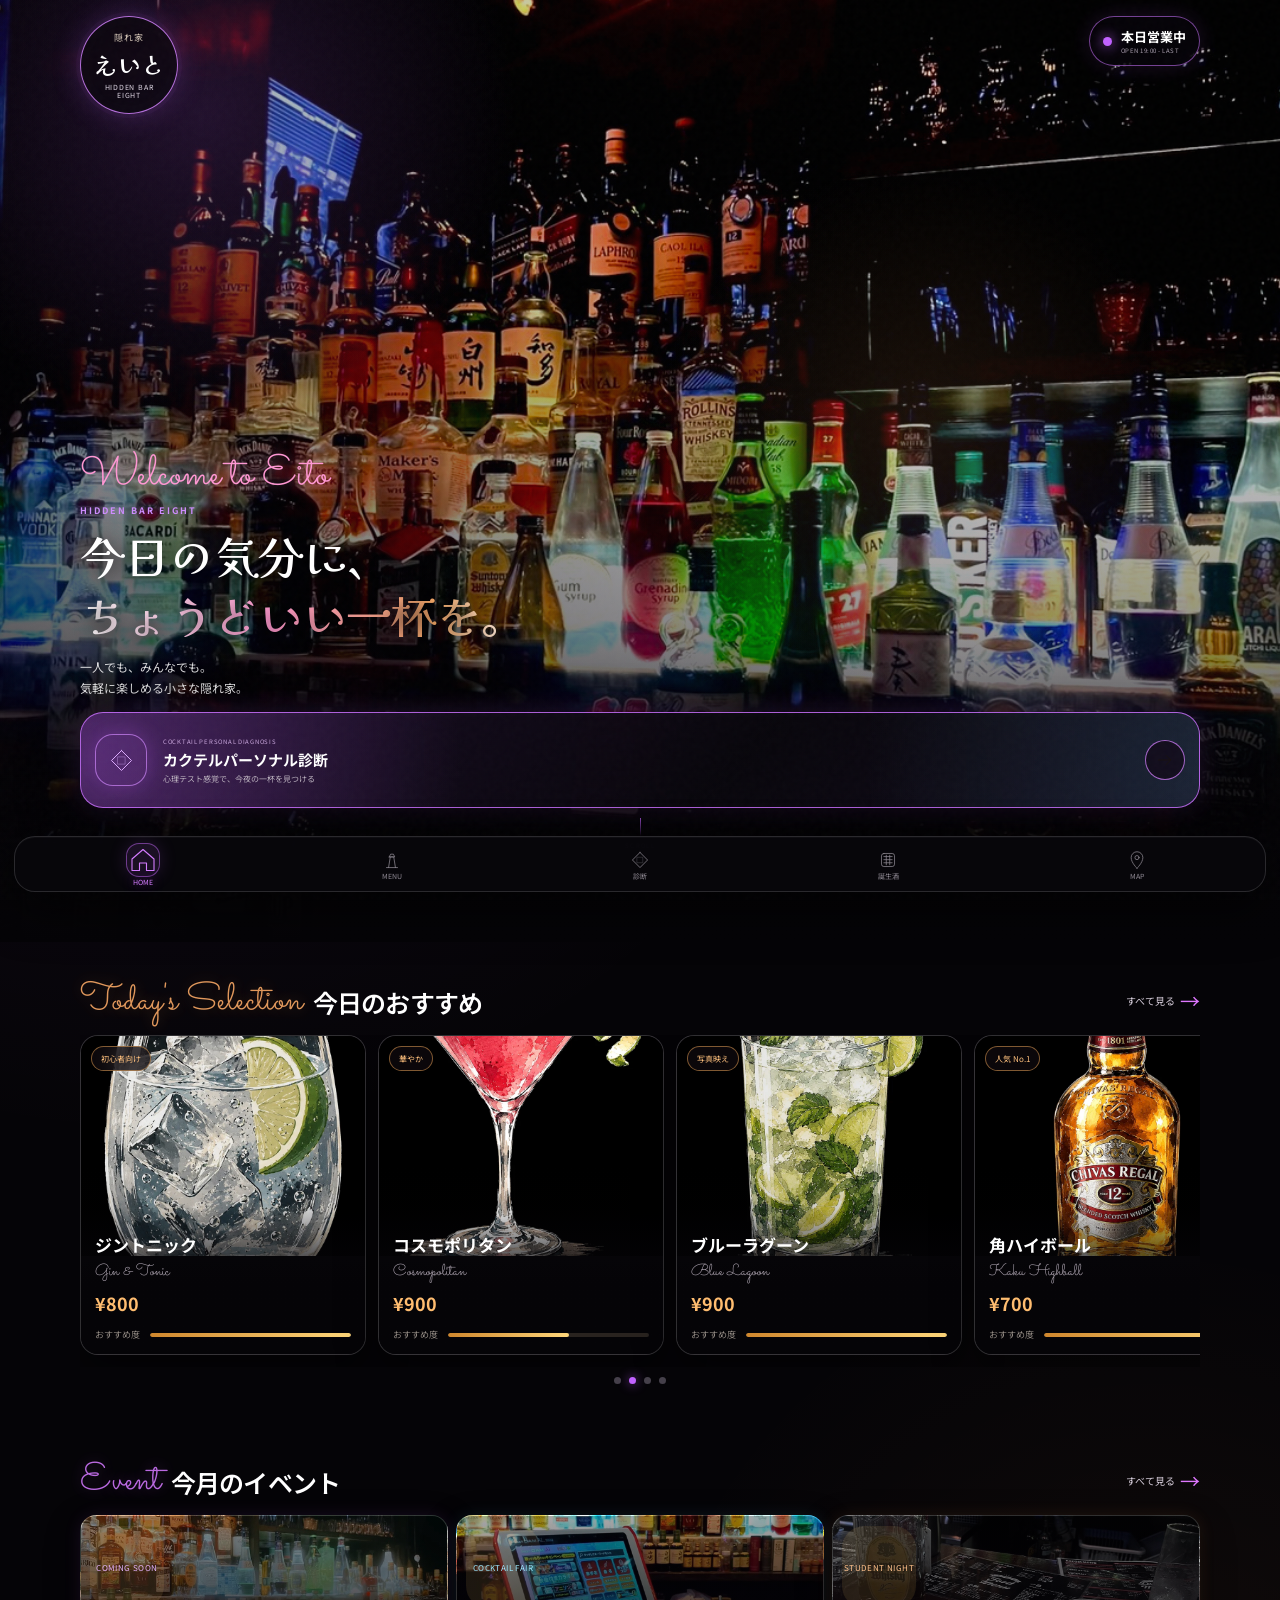
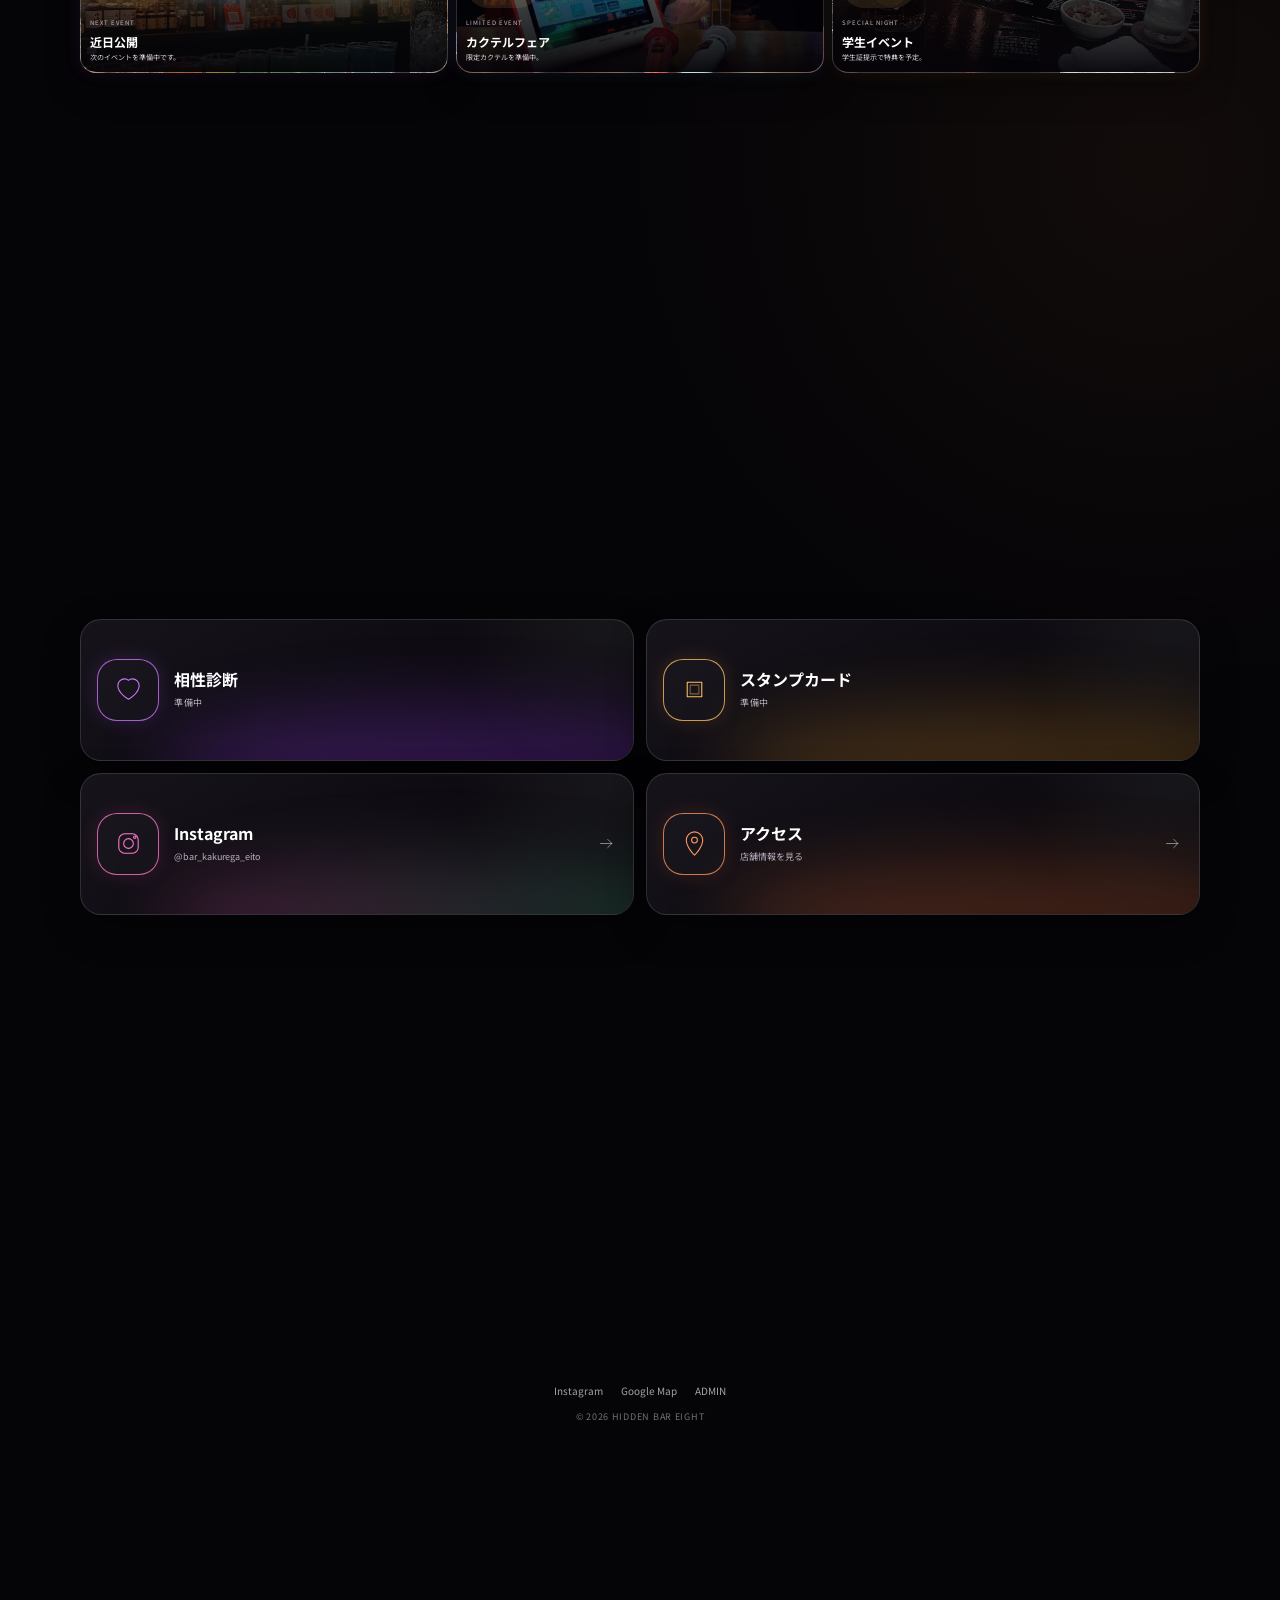
==== commit 16af10af: "Ver.9 FINAL Layout Fix" ====
--- a/index.html
+++ b/index.html
@@ -9,7 +9,7 @@
   <link rel="preconnect" href="https://fonts.googleapis.com">
   <link rel="preconnect" href="https://fonts.gstatic.com" crossorigin>
   <link href="https://fonts.googleapis.com/css2?family=Kaisei+Decol:wght@500;700&family=Noto+Sans+JP:wght@300;400;500;600;700&family=Sacramento&display=swap" rel="stylesheet">
-  <link rel="stylesheet" href="assets/css/ver9-final.css?v=20260805-polished-1">
+  <link rel="stylesheet" href="assets/css/ver9-final.css?v=20260806-layout-fix-1">
 <script src="https://cdn.jsdelivr.net/npm/@supabase/supabase-js@2"></script>
   <script src="assets/data/menu-data.js" defer></script>
   <script src="assets/js/supabase-config.js" defer></script>
@@ -113,17 +113,50 @@
       </div>
     </section>
 
-    <section class="section shell utility-grid final-utilities">
-      <a class="utility utility--compatibility" href="#"><span class="utility__icon icon-shell icon-shell--purple"><svg><use href="#i-heart"></use></svg></span><span class="utility__copy"><strong>相性診断</strong><small>COMING SOON</small></span><svg class="utility__arrow"><use href="#i-arrow"></use></svg></a>
-      <a class="utility utility--stamp" href="#"><span class="utility__icon icon-shell icon-shell--gold"><svg><use href="#i-stamp"></use></svg></span><span class="utility__copy"><strong>スタンプカード</strong><small>COMING SOON</small></span><svg class="utility__arrow"><use href="#i-arrow"></use></svg></a>
-      <a class="utility utility--instagram" href="https://www.instagram.com/bar_kakurega_eito" target="_blank" rel="noopener"><span class="utility__icon icon-shell icon-shell--green"><svg><use href="#i-instagram"></use></svg></span><span class="utility__copy"><strong>Instagram</strong><small>@bar_kakurega_eito</small></span><svg class="utility__arrow"><use href="#i-arrow"></use></svg></a>
-      <a class="utility utility--map" href="#access"><span class="utility__icon icon-shell icon-shell--orange"><svg><use href="#i-map"></use></svg></span><span class="utility__copy"><strong>アクセス</strong><small>MAPを見る</small></span><svg class="utility__arrow"><use href="#i-arrow"></use></svg></a>
+    <section class="section shell v9-shortcuts" aria-label="ショートカット">
+      <div class="v9-shortcut v9-shortcut--purple is-disabled" aria-disabled="true">
+        <span class="v9-shortcut__icon"><svg><use href="#i-heart"></use></svg></span>
+        <span class="v9-shortcut__text"><strong>相性診断</strong><small>準備中</small></span>
+      </div>
+      <div class="v9-shortcut v9-shortcut--gold is-disabled" aria-disabled="true">
+        <span class="v9-shortcut__icon"><svg><use href="#i-stamp"></use></svg></span>
+        <span class="v9-shortcut__text"><strong>スタンプカード</strong><small>準備中</small></span>
+      </div>
+      <a class="v9-shortcut v9-shortcut--pink" href="https://www.instagram.com/bar_kakurega_eito" target="_blank" rel="noopener">
+        <span class="v9-shortcut__icon"><svg><use href="#i-instagram"></use></svg></span>
+        <span class="v9-shortcut__text"><strong>Instagram</strong><small>@bar_kakurega_eito</small></span>
+        <span class="v9-shortcut__arrow"><svg><use href="#i-arrow"></use></svg></span>
+      </a>
+      <a class="v9-shortcut v9-shortcut--orange" href="#access">
+        <span class="v9-shortcut__icon"><svg><use href="#i-map"></use></svg></span>
+        <span class="v9-shortcut__text"><strong>アクセス</strong><small>店舗情報を見る</small></span>
+        <span class="v9-shortcut__arrow"><svg><use href="#i-arrow"></use></svg></span>
+      </a>
     </section>
 
-    <section class="section shell final-section" id="access">
-      <article class="store-card final-store reveal">
-        <div class="final-store__shade"></div>
-        <div class="final-store__content"><p class="eyebrow">HIDDEN BAR EIGHT</p><h2 data-setting="storeName">隠れ家えいと</h2><dl><div><dt>営業時間</dt><dd data-setting="hours">19:00〜LAST</dd></div><div><dt>スタイル</dt><dd>カクテル・ウイスキー・カラオケ</dd></div></dl><div class="store-card__buttons"><a class="social-link-card social-link-card--instagram" href="https://www.instagram.com/bar_kakurega_eito" target="_blank" rel="noopener"><svg><use href="#i-instagram"></use></svg><span><strong>Instagram</strong><small>@bar_kakurega_eito</small></span><b><svg><use href="#i-arrow"></use></svg></b></a><a class="social-link-card social-link-card--map" href="#"><svg><use href="#i-map"></use></svg><span><strong>Google Map</strong><small>店舗の場所を確認</small></span><b><svg><use href="#i-arrow"></use></svg></b></a></div></div>
+    <section class="section shell v9-access-section" id="access">
+      <article class="v9-store-card reveal">
+        <div class="v9-store-card__shade"></div>
+        <div class="v9-store-card__content">
+          <p class="v9-store-card__eyebrow">HIDDEN BAR EIGHT</p>
+          <h2 data-setting="storeName">隠れ家えいと</h2>
+          <dl class="v9-store-card__details">
+            <div><dt>営業時間</dt><dd data-setting="hours">19:00〜LAST</dd></div>
+            <div><dt>スタイル</dt><dd>カクテル・ウイスキー・カラオケ</dd></div>
+          </dl>
+          <div class="v9-store-actions">
+            <a class="v9-store-action v9-store-action--instagram" href="https://www.instagram.com/bar_kakurega_eito" target="_blank" rel="noopener">
+              <svg><use href="#i-instagram"></use></svg>
+              <span><strong>Instagram</strong><small>@bar_kakurega_eito</small></span>
+              <b><svg><use href="#i-arrow"></use></svg></b>
+            </a>
+            <a class="v9-store-action v9-store-action--map" href="#">
+              <svg><use href="#i-map"></use></svg>
+              <span><strong>Google Map</strong><small>店舗の場所を確認</small></span>
+              <b><svg><use href="#i-arrow"></use></svg></b>
+            </a>
+          </div>
+        </div>
       </article>
     </section>
   </main>
@@ -137,12 +170,22 @@
       <small>© 2026 HIDDEN BAR EIGHT</small>
     </footer>
 
-  <nav class="bottom-nav" aria-label="メインメニュー">
-    <a class="active" href="index.html"><span class="nav-icon"><svg><use href="#i-home"></use></svg></span><small>HOME</small></a>
-    <a href="menu.html"><span class="nav-icon"><svg><use href="#i-menu"></use></svg></span><small>MENU</small></a>
-    <a class="bottom-nav__primary" href="#diagnosis-main"><span class="nav-icon"><svg><use href="#i-diagnosis"></use></svg></span><small>診断</small></a>
-    <a href="#diagnosis-main"><span class="nav-icon"><svg><use href="#i-birthday"></use></svg></span><small>誕生酒</small></a>
-    <a href="#access"><span class="nav-icon"><svg><use href="#i-map"></use></svg></span><small>MAP</small></a>
+  <nav class="v9-bottom-nav" aria-label="メインメニュー">
+    <a class="is-active" href="index.html" aria-current="page">
+      <span class="v9-nav-icon"><svg><use href="#i-home"></use></svg></span><small>HOME</small>
+    </a>
+    <a href="menu.html">
+      <span class="v9-nav-icon"><svg><use href="#i-menu"></use></svg></span><small>MENU</small>
+    </a>
+    <a href="#diagnosis-main">
+      <span class="v9-nav-icon"><svg><use href="#i-diagnosis"></use></svg></span><small>診断</small>
+    </a>
+    <a href="#diagnosis-main">
+      <span class="v9-nav-icon"><svg><use href="#i-birthday"></use></svg></span><small>誕生酒</small>
+    </a>
+    <a href="#access">
+      <span class="v9-nav-icon"><svg><use href="#i-map"></use></svg></span><small>MAP</small>
+    </a>
   </nav>
 
   <div class="lightbox" aria-hidden="true"><button class="lightbox__close" aria-label="閉じる">×</button><button class="lightbox__prev" aria-label="前の写真">‹</button><figure><img src="" alt="拡大表示"><figcaption></figcaption></figure><button class="lightbox__next" aria-label="次の写真">›</button></div>
--- a/assets/css/ver9-final.css
+++ b/assets/css/ver9-final.css
@@ -310,91 +310,11 @@
 .top-final .gallery img{width:100%;height:100%;object-fit:cover;object-position:center}
 .top-final .gallery button span{position:absolute;left:0;right:0;bottom:0;padding:24px 12px 10px;background:linear-gradient(transparent,rgba(3,2,5,.90));font-size:10px;color:#fff;text-align:left}
 
-/* UTILITY CARDS — aligned, no ghost line */
-.top-final .final-utilities{
-  display:grid;grid-template-columns:repeat(2,minmax(0,1fr));gap:10px;padding-top:36px;padding-bottom:36px
-}
-.top-final .utility{
-  min-height:132px;display:grid;grid-template-columns:52px minmax(0,1fr);align-items:center;gap:12px;
-  padding:15px 13px;border-radius:18px;text-decoration:none;color:#fff;overflow:hidden;
-  border:1px solid rgba(255,255,255,.14);
-  background:
-    radial-gradient(circle at 90% 15%,rgba(255,255,255,.055),transparent 30%),
-    linear-gradient(145deg,rgba(24,20,29,.94),rgba(8,7,11,.97));
-  transition:transform .16s ease,filter .18s ease
-}
-.top-final .utility:active{transform:scale(.975);filter:brightness(1.08)}
-.top-final .utility__icon{
-  width:52px;height:52px;border-radius:18px;display:grid;place-items:center;
-  margin:0!important;justify-self:center;align-self:center;overflow:hidden;position:relative
-}
-.top-final .utility__icon::before,.top-final .utility__icon::after{content:none!important;display:none!important}
-.top-final .utility__icon svg{width:27px;height:27px;position:static!important;transform:none!important}
-.top-final .utility__copy{min-width:0}
-.top-final .utility__copy strong{display:block;font-size:15px;line-height:1.25;margin-bottom:6px}
-.top-final .utility__copy small{display:block;font-size:9px;line-height:1.35;color:#b8afbb;overflow-wrap:anywhere}
-.top-final .utility__arrow{display:none!important}
-.top-final .icon-shell--purple{color:#d37aff;border:1px solid rgba(211,122,255,.74);background:rgba(193,98,255,.08);box-shadow:0 0 22px rgba(193,98,255,.17)}
-.top-final .icon-shell--gold{color:#ffbf63;border:1px solid rgba(255,191,99,.75);background:rgba(255,159,79,.08);box-shadow:0 0 22px rgba(255,159,79,.14)}
-.top-final .utility--instagram .utility__icon{color:#ff78c9;border:1px solid rgba(255,120,201,.75);background:rgba(255,85,180,.07);box-shadow:0 0 22px rgba(255,85,180,.16)}
-.top-final .icon-shell--orange{color:#ff9759;border:1px solid rgba(255,151,89,.76);background:rgba(255,120,70,.07);box-shadow:0 0 22px rgba(255,120,70,.14)}
-.top-final .utility--compatibility{box-shadow:inset 0 0 42px rgba(193,98,255,.12)}
-.top-final .utility--stamp{box-shadow:inset 0 0 42px rgba(255,159,79,.11)}
-.top-final .utility--instagram{box-shadow:inset 0 0 42px rgba(255,85,180,.09),inset -35px -25px 60px rgba(46,173,124,.08)}
-.top-final .utility--map{box-shadow:inset 0 0 42px rgba(255,120,70,.10)}
-
-/* STORE */
-.top-final .final-store{
-  position:relative;min-height:330px;border-radius:24px;overflow:hidden;
-  background:url("../images/gallery/gallery-04.jpg") center/cover;border:1px solid rgba(255,255,255,.14)
-}
-.top-final .final-store__shade{position:absolute;inset:0;background:linear-gradient(90deg,rgba(5,4,7,.96),rgba(5,4,7,.75) 60%,rgba(5,4,7,.45))}
-.top-final .final-store__content{position:relative;z-index:2;padding:25px}
-.top-final .final-store .eyebrow{margin:0;color:#ffbd68;font-size:9px;letter-spacing:.20em}
-.top-final .final-store h2{margin:16px 0 0;font:700 34px "Kaisei Decol",serif}
-.top-final .final-store dl{display:grid;gap:10px;margin:20px 0}
-.top-final .final-store dl div{display:grid;grid-template-columns:84px 1fr;gap:12px;font-size:12px}
-.top-final .final-store dt{color:#c0b7c4;font-weight:500}
-.top-final .final-store dd{margin:0;color:#fff;font-weight:600}
-.top-final .store-card__buttons{display:grid;gap:10px}
-.top-final .social-link-card{
-  display:grid;grid-template-columns:34px minmax(0,1fr) 38px;align-items:center;gap:12px;
-  min-height:70px;padding:12px 14px;border-radius:20px;text-decoration:none;color:#fff;
-  background:rgba(10,7,13,.72);border:1px solid rgba(255,255,255,.14)
-}
-.top-final .social-link-card>svg{width:28px;height:28px}
-.top-final .social-link-card span{display:grid;gap:2px}
-.top-final .social-link-card strong{font-size:15px}
-.top-final .social-link-card small{font-size:8px;color:#bbb1be}
-.top-final .social-link-card b{width:36px;height:36px;border-radius:50%;display:grid;place-items:center;border:1px solid currentColor}
-.top-final .social-link-card b svg{width:18px;height:18px}
-.top-final .social-link-card--instagram{color:#ff78c9;border-color:rgba(255,120,201,.52)}
-.top-final .social-link-card--map{color:#ffa15a;border-color:rgba(255,161,90,.52)}
-
 /* FOOTER */
 .top-final .refined-footer{padding:24px 16px 110px;text-align:center;color:#77707a}
 .top-final .refined-footer__links{display:flex;justify-content:center;gap:18px;margin-bottom:12px}
 .top-final .refined-footer__links a{color:#aaa1ad;text-decoration:none;font-size:10px}
 .top-final .refined-footer small{font-size:9px;letter-spacing:.08em}
-
-/* NAV */
-.top-final .bottom-nav{
-  position:fixed;z-index:1000;left:14px;right:14px;bottom:calc(8px + env(safe-area-inset-bottom));
-  height:58px;display:grid;grid-template-columns:repeat(5,1fr);align-items:center;
-  border-radius:22px;border:1px solid rgba(255,255,255,.15);
-  background:rgba(8,7,11,.92);box-shadow:0 18px 48px rgba(0,0,0,.66),inset 0 1px rgba(255,255,255,.035);
-  backdrop-filter:blur(20px) saturate(1.1);-webkit-backdrop-filter:blur(20px) saturate(1.1)
-}
-.top-final .bottom-nav a{height:52px;display:grid;place-items:center;align-content:center;gap:1px;color:#918b95;text-decoration:none;padding:4px 2px}
-.top-final .bottom-nav .nav-icon{width:22px;height:22px;display:grid;place-items:center}
-.top-final .bottom-nav .nav-icon svg{width:100%;height:100%}
-.top-final .bottom-nav small{font-size:7px}
-.top-final .bottom-nav a.active{color:#d484ff;text-shadow:0 0 13px rgba(193,98,255,.52)}
-.top-final .bottom-nav__primary .nav-icon{
-  width:46px;height:46px;border-radius:17px;background:rgba(193,98,255,.12);color:#dfaaff;
-  border:1px solid rgba(203,108,255,.56);box-shadow:0 0 20px rgba(193,98,255,.18)
-}
-.top-final .bottom-nav__primary small{color:#ffbf63}
 
 /* LIGHTBOX */
 .top-final .lightbox{position:fixed;inset:0;z-index:2000;display:none;align-items:center;justify-content:center;padding:20px;background:rgba(0,0,0,.88)}
@@ -444,233 +364,462 @@
 }
 
 
+
+
 /* =========================================================
-   VER.9 FINAL — LAST 8% POLISH
-   実機と完成図の差分調整
+   VER.9 FINAL LAYOUT FIX
+   下部エリアのみ構造から再構築
 ========================================================= */
 
-/* 1. ショートカットカード：完成図と同じ高さ・余白へ */
-.top-final .final-utilities {
+body.top-final {
+  padding-bottom: calc(78px + env(safe-area-inset-bottom));
+}
+
+/* SHORTCUTS */
+.top-final .v9-shortcuts {
+  display: grid;
+  grid-template-columns: repeat(2, minmax(0, 1fr));
   gap: 12px;
-  padding-top: 38px;
-  padding-bottom: 42px;
-}
-.top-final .utility {
-  min-height: 144px;
-  grid-template-columns: 64px minmax(0,1fr);
-  gap: 16px;
-  padding: 18px 17px;
-  border-radius: 20px;
-}
-.top-final .utility__icon {
+  padding-top: 40px;
+  padding-bottom: 44px;
+}
+
+.top-final .v9-shortcut {
+  position: relative;
+  min-width: 0;
+  min-height: 142px;
+  display: grid;
+  grid-template-columns: 62px minmax(0, 1fr) 22px;
+  align-items: center;
+  gap: 15px;
+  padding: 18px 16px;
+  border: 1px solid rgba(255,255,255,.14);
+  border-radius: 21px;
+  overflow: hidden;
+  color: #fff;
+  text-decoration: none;
+  background:
+    radial-gradient(circle at 96% 8%, rgba(255,255,255,.05), transparent 28%),
+    linear-gradient(145deg, rgba(23,20,28,.96), rgba(7,6,10,.98));
+  box-shadow: 0 14px 36px rgba(0,0,0,.36);
+  transition: transform .16s ease, filter .18s ease, border-color .18s ease;
+}
+
+.top-final .v9-shortcut::after {
+  content: "";
+  position: absolute;
+  inset: auto -18% -46% 14%;
+  height: 85%;
+  border-radius: 50%;
+  filter: blur(36px);
+  opacity: .24;
+  pointer-events: none;
+}
+
+.top-final .v9-shortcut--purple::after { background: #a13cff; }
+.top-final .v9-shortcut--gold::after { background: #d78c27; }
+.top-final .v9-shortcut--pink::after { background: linear-gradient(90deg,#e84ba9,#27b773); }
+.top-final .v9-shortcut--orange::after { background: #e66d35; }
+
+.top-final .v9-shortcut:active {
+  transform: scale(.975);
+  filter: brightness(1.07);
+}
+
+.top-final .v9-shortcut.is-disabled {
+  cursor: default;
+}
+.top-final .v9-shortcut.is-disabled:active {
+  transform: none;
+  filter: none;
+}
+
+.top-final .v9-shortcut__icon {
+  position: relative;
+  z-index: 1;
   width: 62px;
   height: 62px;
+  display: grid;
+  place-items: center;
+  justify-self: center;
   border-radius: 20px;
-  justify-self: center;
-  align-self: center;
-}
-.top-final .utility__icon svg {
-  width: 32px;
-  height: 32px;
-}
-.top-final .utility__copy {
-  align-self: center;
+  background: rgba(255,255,255,.018);
+}
+
+.top-final .v9-shortcut__icon::before,
+.top-final .v9-shortcut__icon::after {
+  content: none !important;
+  display: none !important;
+}
+
+.top-final .v9-shortcut__icon svg {
+  width: 31px;
+  height: 31px;
+}
+
+.top-final .v9-shortcut--purple .v9-shortcut__icon {
+  color: #cf75ff;
+  border: 1px solid rgba(207,117,255,.78);
+  box-shadow: 0 0 20px rgba(193,98,255,.16);
+}
+.top-final .v9-shortcut--gold .v9-shortcut__icon {
+  color: #ffbf62;
+  border: 1px solid rgba(255,191,98,.78);
+  box-shadow: 0 0 20px rgba(255,159,79,.14);
+}
+.top-final .v9-shortcut--pink .v9-shortcut__icon {
+  color: #ff79ca;
+  border: 1px solid rgba(255,121,202,.78);
+  box-shadow: 0 0 20px rgba(255,85,180,.14);
+}
+.top-final .v9-shortcut--orange .v9-shortcut__icon {
+  color: #ff985e;
+  border: 1px solid rgba(255,152,94,.78);
+  box-shadow: 0 0 20px rgba(255,120,70,.14);
+}
+
+.top-final .v9-shortcut__text {
+  position: relative;
+  z-index: 1;
+  min-width: 0;
+  display: grid;
+  align-content: center;
+  gap: 7px;
   text-align: left;
 }
-.top-final .utility__copy strong {
+
+.top-final .v9-shortcut__text strong {
   font-size: 16px;
-  line-height: 1.24;
-  margin-bottom: 7px;
-}
-.top-final .utility__copy small {
-  font-size: 9.5px;
-  line-height: 1.35;
-}
-
-/* 2. カード背景の色を少し弱める */
-.top-final .utility--compatibility {
-  box-shadow: inset 0 0 40px rgba(193,98,255,.085);
-}
-.top-final .utility--stamp {
-  box-shadow: inset 0 0 40px rgba(255,159,79,.078);
-}
-.top-final .utility--instagram {
-  box-shadow:
-    inset 0 0 38px rgba(255,85,180,.07),
-    inset -32px -22px 55px rgba(46,173,124,.055);
-}
-.top-final .utility--map {
-  box-shadow: inset 0 0 38px rgba(255,120,70,.072);
-}
-
-/* 3. 店舗情報カード：画像位置・余白・高さ */
-.top-final .final-store {
-  min-height: 342px;
-  background-position: 65% center;
-  border-radius: 24px;
-}
-.top-final .final-store__content {
-  padding: 28px 26px 26px;
-}
-.top-final .final-store h2 {
-  margin-top: 15px;
-  font-size: 35px;
-}
-.top-final .final-store dl {
-  margin: 20px 0 22px;
-}
-.top-final .final-store dl div {
+  line-height: 1.22;
+  white-space: nowrap;
+}
+
+.top-final .v9-shortcut__text small {
+  color: #b9b0bd;
+  font-size: 9px;
+  line-height: 1.3;
+  overflow-wrap: anywhere;
+}
+
+.top-final .v9-shortcut.is-disabled .v9-shortcut__text small {
+  letter-spacing: .07em;
+}
+
+.top-final .v9-shortcut__arrow {
+  position: relative;
+  z-index: 1;
+  width: 22px;
+  height: 22px;
+  display: grid;
+  place-items: center;
+  color: rgba(255,255,255,.72);
+}
+.top-final .v9-shortcut__arrow svg {
+  width: 19px;
+  height: 19px;
+}
+
+/* STORE */
+.top-final .v9-access-section {
+  padding: 10px 0 34px;
+}
+
+.top-final .v9-store-card {
+  position: relative;
+  min-height: 356px;
+  border-radius: 25px;
+  overflow: hidden;
+  background: url("../images/gallery/gallery-04.jpg") 66% center / cover no-repeat;
+  border: 1px solid rgba(255,255,255,.14);
+  box-shadow: 0 18px 48px rgba(0,0,0,.42);
+}
+
+.top-final .v9-store-card__shade {
+  position: absolute;
+  inset: 0;
+  background:
+    linear-gradient(90deg, rgba(5,4,7,.97) 0%, rgba(5,4,7,.88) 47%, rgba(5,4,7,.48) 100%),
+    linear-gradient(180deg, rgba(5,4,7,.16), rgba(5,4,7,.44));
+}
+
+.top-final .v9-store-card__content {
+  position: relative;
+  z-index: 1;
+  padding: 28px 26px 25px;
+}
+
+.top-final .v9-store-card__eyebrow {
+  margin: 0;
+  color: #ffbd68;
+  font-size: 9px;
+  font-weight: 600;
+  letter-spacing: .20em;
+}
+
+.top-final .v9-store-card h2 {
+  margin: 16px 0 0;
+  font: 700 33px "Kaisei Decol", serif;
+  line-height: 1.2;
+}
+
+.top-final .v9-store-card__details {
+  display: grid;
+  gap: 11px;
+  margin: 21px 0 22px;
+}
+
+.top-final .v9-store-card__details div {
+  display: grid;
   grid-template-columns: 88px minmax(0,1fr);
   gap: 14px;
-}
-
-/* 4. Instagram / Google Map ボタン：完成図に合わせて低く・一直線 */
-.top-final .store-card__buttons {
+  align-items: baseline;
+  font-size: 12px;
+}
+
+.top-final .v9-store-card__details dt {
+  color: #bcb3c0;
+  font-weight: 500;
+}
+
+.top-final .v9-store-card__details dd {
+  margin: 0;
+  color: #fff;
+  font-weight: 600;
+}
+
+.top-final .v9-store-actions {
+  display: grid;
   gap: 10px;
 }
-.top-final .social-link-card {
-  min-height: 64px;
-  grid-template-columns: 32px minmax(0,1fr) 36px;
+
+.top-final .v9-store-action {
+  min-height: 63px;
+  display: grid;
+  grid-template-columns: 30px minmax(0,1fr) 34px;
+  align-items: center;
   gap: 12px;
-  padding: 10px 14px;
+  padding: 9px 14px;
   border-radius: 19px;
-}
-.top-final .social-link-card > svg {
+  color: #fff;
+  text-decoration: none;
+  background: rgba(9,7,12,.72);
+  transition: transform .16s ease, filter .18s ease;
+}
+
+.top-final .v9-store-action:active {
+  transform: scale(.98);
+  filter: brightness(1.08);
+}
+
+.top-final .v9-store-action > svg {
   width: 27px;
   height: 27px;
-  align-self: center;
-}
-.top-final .social-link-card span {
-  align-self: center;
-  gap: 1px;
-}
-.top-final .social-link-card strong {
+}
+
+.top-final .v9-store-action span {
+  min-width: 0;
+  display: grid;
+  gap: 2px;
+}
+
+.top-final .v9-store-action strong {
   font-size: 14px;
-  line-height: 1.2;
-}
-.top-final .social-link-card small {
+  line-height: 1.15;
+}
+
+.top-final .v9-store-action small {
   font-size: 8px;
   line-height: 1.2;
-}
-.top-final .social-link-card b {
+  color: #bbb2be;
+}
+
+.top-final .v9-store-action b {
   width: 34px;
   height: 34px;
-  align-self: center;
-}
-.top-final .social-link-card b svg {
+  display: grid;
+  place-items: center;
+  justify-self: end;
+  border: 1px solid currentColor;
+  border-radius: 50%;
+}
+
+.top-final .v9-store-action b svg {
   width: 17px;
   height: 17px;
 }
 
-/* 5. ナビゲーション：さらに低く、完成図の比率へ */
+.top-final .v9-store-action--instagram {
+  color: #ff7aca;
+  border: 1px solid rgba(255,122,202,.54);
+  box-shadow: inset 0 0 28px rgba(255,75,170,.045);
+}
+
+.top-final .v9-store-action--map {
+  color: #ffa15c;
+  border: 1px solid rgba(255,161,92,.54);
+  box-shadow: inset 0 0 28px rgba(255,135,65,.045);
+}
+
+/* NAV — HOMEだけを選択状態にする */
+.top-final .v9-bottom-nav {
+  position: fixed;
+  z-index: 1000;
+  left: 14px;
+  right: 14px;
+  bottom: calc(8px + env(safe-area-inset-bottom));
+  height: 56px;
+  display: grid;
+  grid-template-columns: repeat(5, minmax(0,1fr));
+  align-items: center;
+  padding: 0 4px;
+  border-radius: 21px;
+  border: 1px solid rgba(255,255,255,.14);
+  background: rgba(8,7,11,.91);
+  box-shadow: 0 18px 46px rgba(0,0,0,.62), inset 0 1px rgba(255,255,255,.03);
+  backdrop-filter: blur(20px) saturate(1.08);
+  -webkit-backdrop-filter: blur(20px) saturate(1.08);
+}
+
+.top-final .v9-bottom-nav a {
+  height: 50px;
+  min-width: 0;
+  display: grid;
+  place-items: center;
+  align-content: center;
+  gap: 2px;
+  color: #8f8993;
+  text-decoration: none;
+}
+
+.top-final .v9-nav-icon {
+  width: 22px;
+  height: 22px;
+  display: grid;
+  place-items: center;
+}
+
+.top-final .v9-nav-icon svg {
+  width: 100%;
+  height: 100%;
+}
+
+.top-final .v9-bottom-nav small {
+  font-size: 7px;
+  line-height: 1;
+}
+
+.top-final .v9-bottom-nav a.is-active {
+  color: #d57dff;
+  text-shadow: 0 0 12px rgba(193,98,255,.52);
+}
+
+.top-final .v9-bottom-nav a.is-active .v9-nav-icon {
+  width: 34px;
+  height: 34px;
+  border-radius: 13px;
+  background: rgba(193,98,255,.11);
+  border: 1px solid rgba(203,108,255,.48);
+  box-shadow: 0 0 18px rgba(193,98,255,.16);
+}
+
+.top-final .v9-bottom-nav a.is-active small {
+  color: #d57dff;
+}
+
+/* 古い下部構造を確実に無効化 */
+.top-final .final-utilities,
+.top-final .utility,
+.top-final .final-store,
 .top-final .bottom-nav {
-  height: 55px;
-  min-height: 55px;
-  border-radius: 21px;
-}
-.top-final .bottom-nav a {
-  height: 49px;
-  min-height: 49px;
-}
-.top-final .bottom-nav .nav-icon {
-  width: 21px;
-  height: 21px;
-}
-.top-final .bottom-nav__primary .nav-icon {
-  width: 43px;
-  height: 43px;
-  border-radius: 16px;
-}
-.top-final .bottom-nav small {
-  font-size: 6.8px;
-}
-
-/* 6. 店舗カード下部がナビで隠れない余白 */
-.top-final .final-store-section {
-  padding-bottom: 26px;
-}
-.top-final .refined-footer {
-  padding-bottom: 100px;
-}
-
-/* 7. 小さいiPhone向け */
+  display: none !important;
+}
+
 @media (max-width: 520px) {
-  .top-final .final-utilities {
+  .top-final .v9-shortcuts {
     gap: 10px;
   }
 
-  .top-final .utility {
-    min-height: 140px;
-    grid-template-columns: 60px minmax(0,1fr);
-    gap: 14px;
-    padding: 17px 15px;
-  }
-
-  .top-final .utility__icon {
-    width: 58px;
-    height: 58px;
+  .top-final .v9-shortcut {
+    min-height: 138px;
+    grid-template-columns: 58px minmax(0,1fr) 18px;
+    gap: 12px;
+    padding: 16px 14px;
+  }
+
+  .top-final .v9-shortcut.is-disabled {
+    grid-template-columns: 58px minmax(0,1fr);
+  }
+
+  .top-final .v9-shortcut__icon {
+    width: 57px;
+    height: 57px;
     border-radius: 19px;
   }
 
-  .top-final .utility__icon svg {
-    width: 30px;
-    height: 30px;
-  }
-
-  .top-final .utility__copy strong {
+  .top-final .v9-shortcut__icon svg {
+    width: 29px;
+    height: 29px;
+  }
+
+  .top-final .v9-shortcut__text strong {
     font-size: 15px;
   }
 
-  .top-final .final-store__content {
+  .top-final .v9-shortcut__text small {
+    font-size: 8.5px;
+  }
+
+  .top-final .v9-store-card__content {
     padding: 26px 23px 24px;
   }
 
-  .top-final .final-store h2 {
-    font-size: 33px;
-  }
-
-  .top-final .social-link-card {
-    min-height: 62px;
-    padding: 9px 13px;
-  }
-
-  .top-final .bottom-nav {
-    left: 13px;
-    right: 13px;
+  .top-final .v9-store-card h2 {
+    font-size: 31px;
   }
 }
 
 @media (max-width: 390px) {
-  .top-final .utility {
-    min-height: 136px;
-    grid-template-columns: 56px minmax(0,1fr);
-    gap: 12px;
-    padding: 15px 13px;
-  }
-
-  .top-final .utility__icon {
-    width: 54px;
-    height: 54px;
-  }
-
-  .top-final .utility__icon svg {
-    width: 28px;
-    height: 28px;
-  }
-
-  .top-final .utility__copy strong {
-    font-size: 14px;
-  }
-
-  .top-final .utility__copy small {
-    font-size: 8.5px;
-  }
-
-  .top-final .final-store__content {
-    padding: 24px 20px 22px;
-  }
-
-  .top-final .final-store h2 {
-    font-size: 31px;
-  }
-}
+  .top-final .v9-shortcut {
+    min-height: 132px;
+    grid-template-columns: 52px minmax(0,1fr) 17px;
+    gap: 10px;
+    padding: 14px 12px;
+  }
+
+  .top-final .v9-shortcut.is-disabled {
+    grid-template-columns: 52px minmax(0,1fr);
+  }
+
+  .top-final .v9-shortcut__icon {
+    width: 51px;
+    height: 51px;
+    border-radius: 17px;
+  }
+
+  .top-final .v9-shortcut__icon svg {
+    width: 27px;
+    height: 27px;
+  }
+
+  .top-final .v9-shortcut__text strong {
+    font-size: 13.5px;
+  }
+
+  .top-final .v9-shortcut__text small {
+    font-size: 8px;
+  }
+
+  .top-final .v9-store-card__content {
+    padding: 23px 19px 22px;
+  }
+
+  .top-final .v9-store-card h2 {
+    font-size: 29px;
+  }
+
+  .top-final .v9-store-card__details div {
+    grid-template-columns: 76px minmax(0,1fr);
+    gap: 10px;
+    font-size: 11px;
+  }
+}
